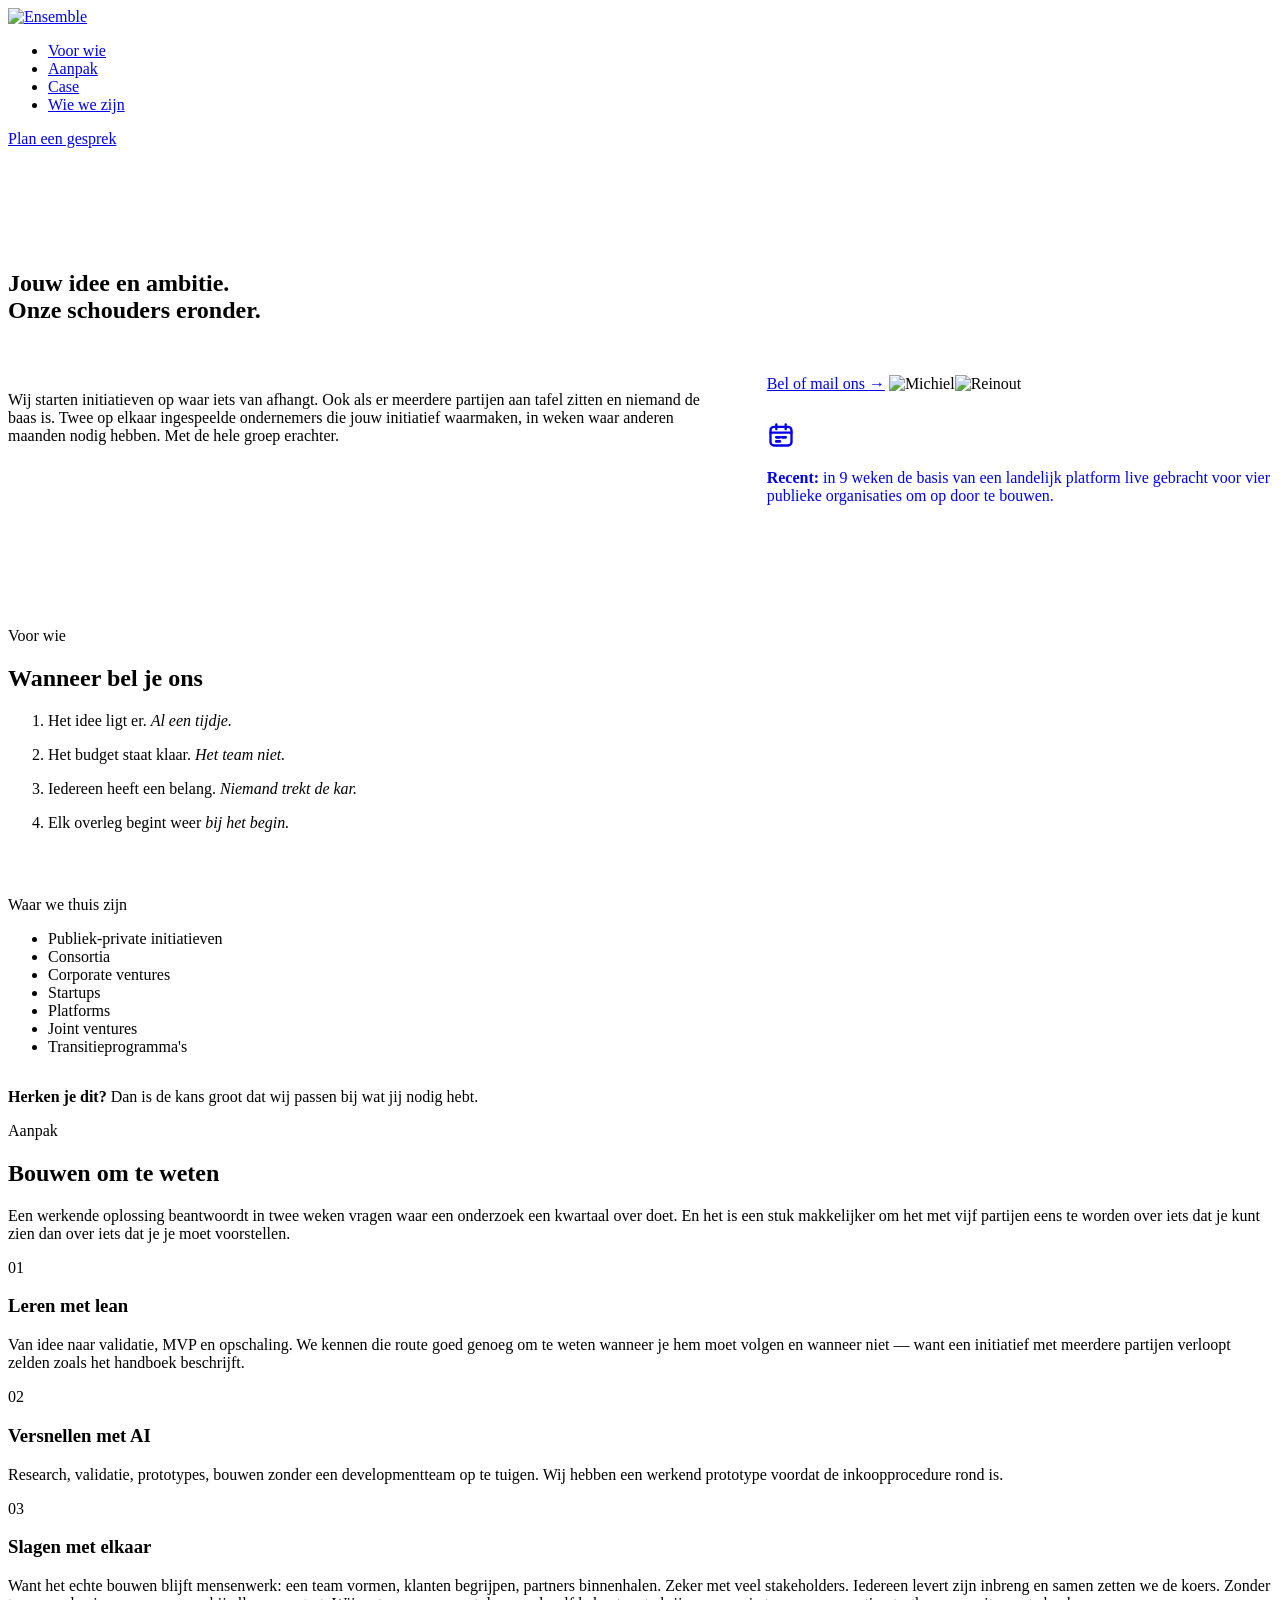
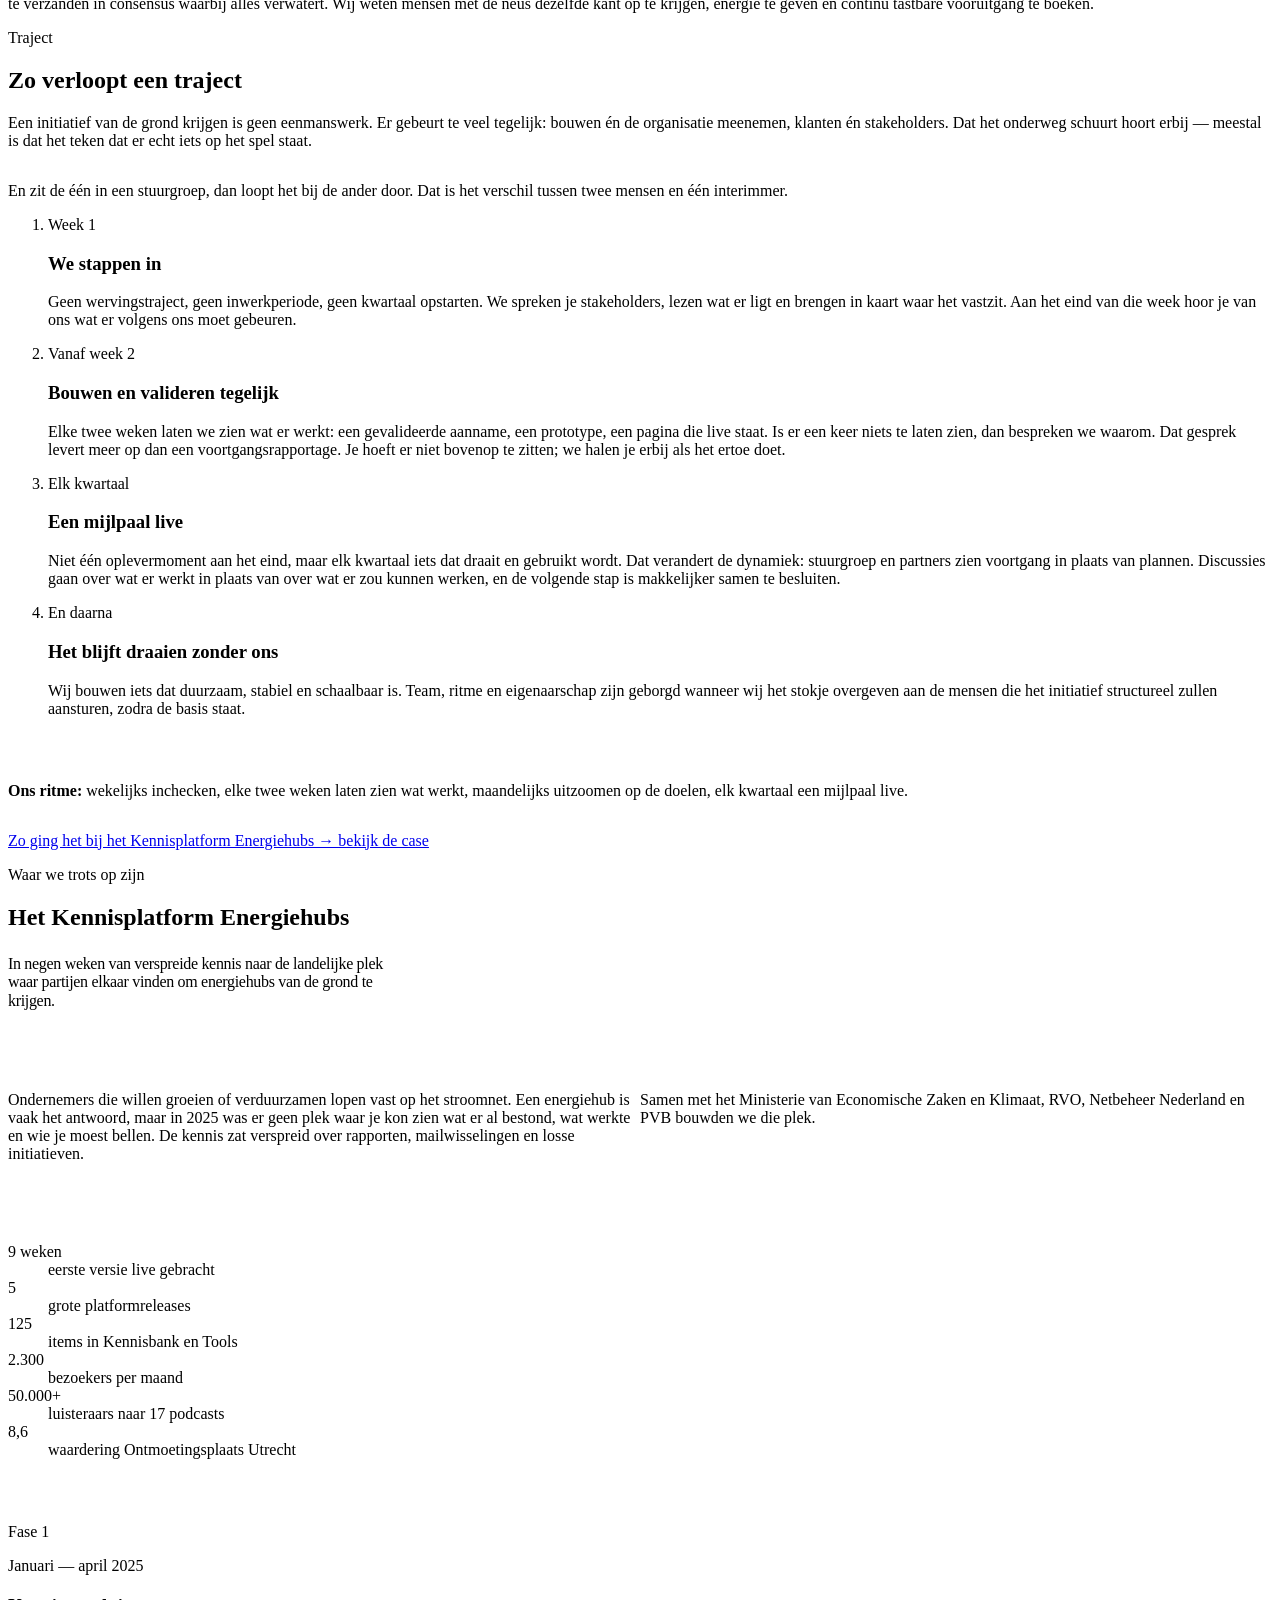
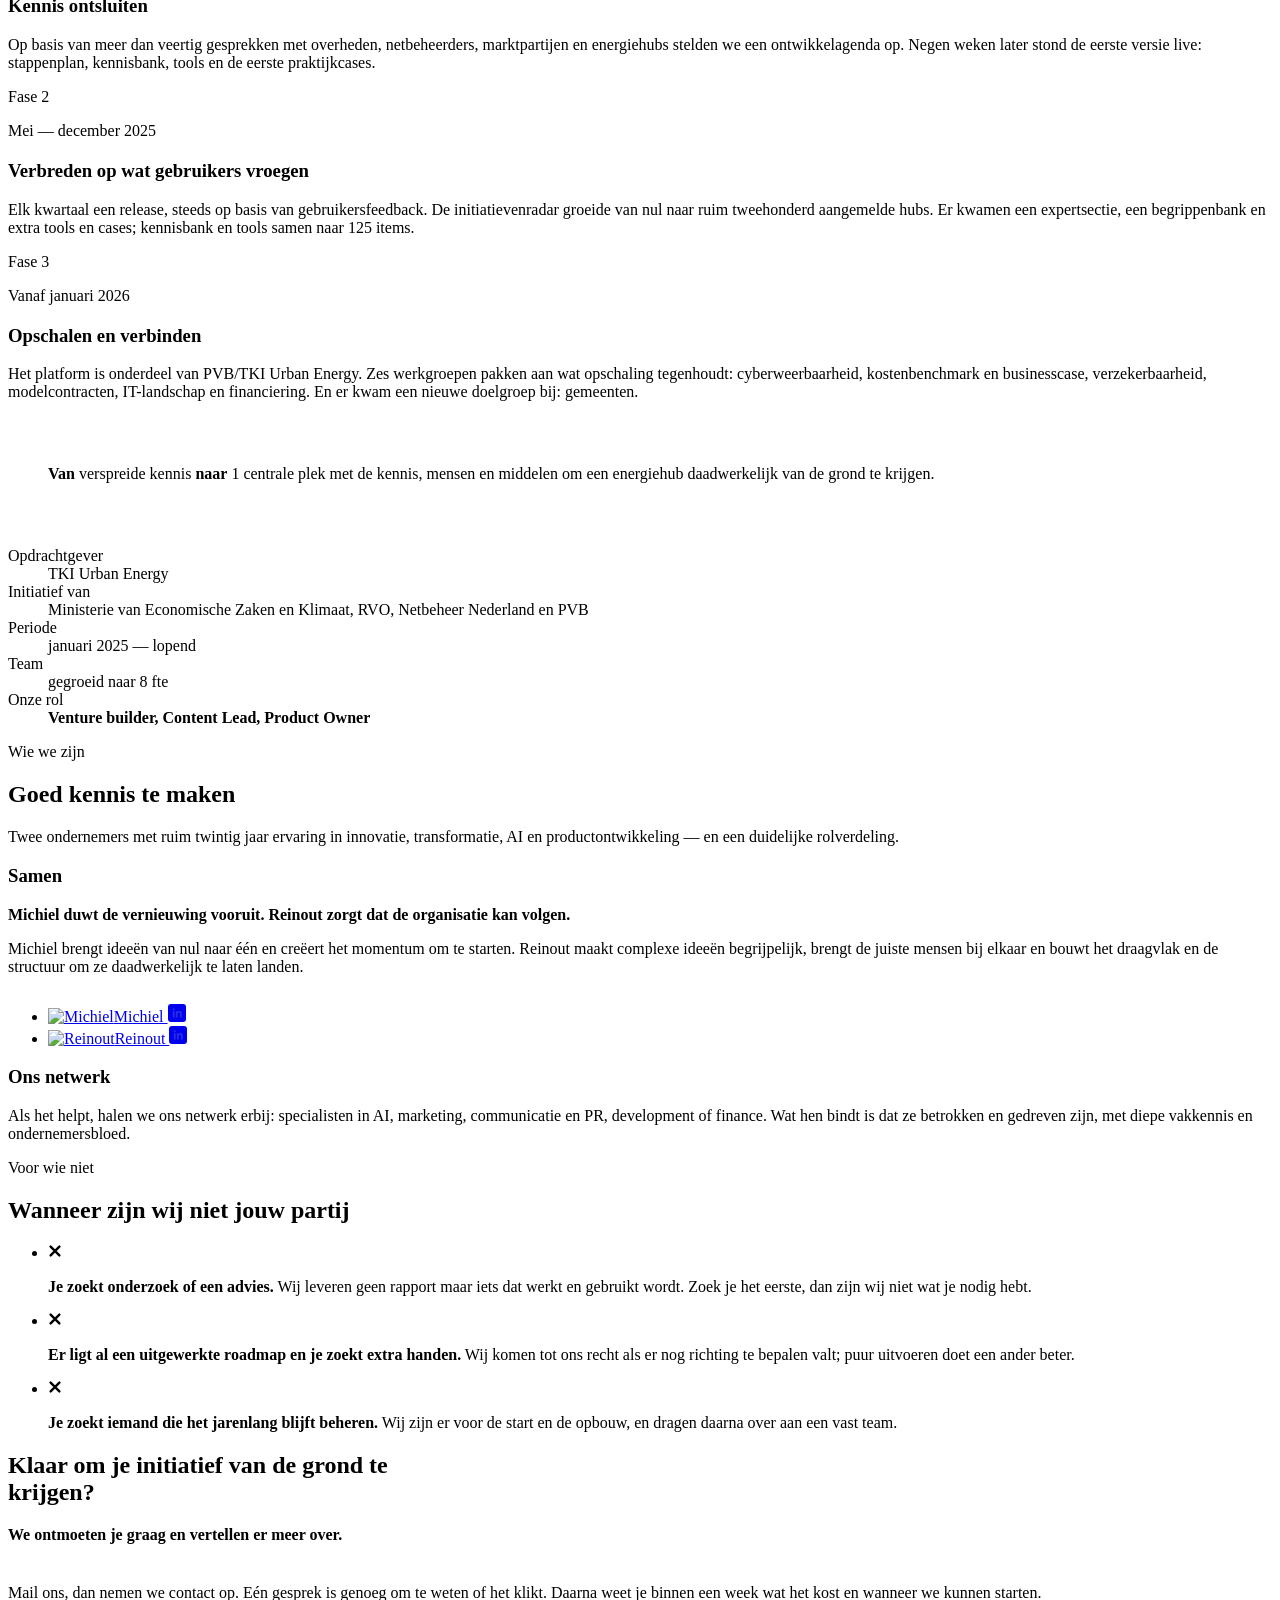
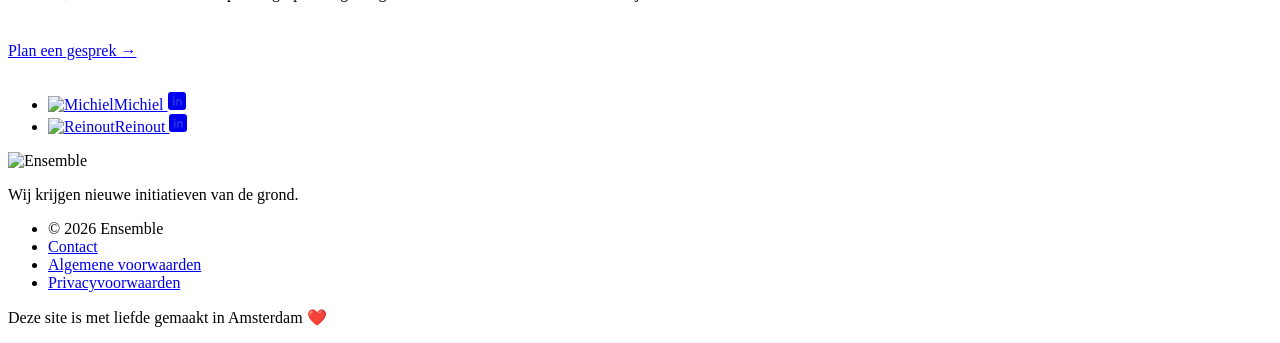
==== index.html @ 440b9012 "V6.10 — Engelse versie op /en/ (verborgen, noindex, geen taalknop) - en/index.html: Engelse teksten " ====
<!DOCTYPE html>
<html lang="nl">
<head>
  <meta charset="utf-8" />
  <meta name="viewport" content="width=device-width, initial-scale=1" />
  <title>Ensemble — Jouw idee en ambitie. Onze schouders eronder.</title>
  <meta name="description" content="Ensemble krijgt nieuwe initiatieven van de grond. Twee ondernemers die publiek-private initiatieven, consortia en ventures in weken werkend maken." />
  <link rel="canonical" href="https://withensemble.nl/" />
  <!-- Open Graph / social preview — voorzet; og:image is 1200×630 (assets/og-image.jpg) -->
  <meta property="og:type" content="website" />
  <meta property="og:site_name" content="Ensemble" />
  <meta property="og:locale" content="nl_NL" />
  <meta property="og:url" content="https://withensemble.nl/" />
  <meta property="og:title" content="Ensemble — Jouw idee en ambitie. Onze schouders eronder." />
  <meta property="og:description" content="Ensemble krijgt nieuwe initiatieven van de grond. Twee ondernemers die publiek-private initiatieven, consortia en ventures in weken werkend maken." />
  <meta property="og:image" content="https://withensemble.nl/assets/og-image.jpg" />
  <meta property="og:image:width" content="1200" />
  <meta property="og:image:height" content="630" />
  <meta property="og:image:alt" content="Ensemble — Jouw idee en ambitie. Onze schouders eronder." />
  <meta name="twitter:card" content="summary_large_image" />
  <link rel="icon" href="assets/favicon.svg" type="image/svg+xml" />
  <link rel="preconnect" href="https://fonts.googleapis.com" />
  <link rel="preconnect" href="https://fonts.gstatic.com" crossorigin />
  <link href="https://fonts.googleapis.com/css2?family=Bricolage+Grotesque:opsz,wght@12..96,400..800&family=Instrument+Sans:ital,wght@0,400..700;1,400..700&display=swap" rel="stylesheet" />
  <link rel="stylesheet" href="assets/ensemble.css" />
  <style>
    /* pagina-specifiek — alles herbruikbaars staat in assets/ensemble.css */
    .hero { padding-block: clamp(3.5rem, 8vw, 7rem) clamp(3.5rem, 7vw, 6rem); }
    .hero-grid { display: grid; gap: clamp(2rem, 4vw, 3.5rem); margin-top: clamp(2rem, 4vw, 3.5rem); }
    .hero-cta { display: grid; gap: 1.75rem; align-content: start; justify-items: start; }
    @media (min-width: 900px) { .hero-grid { grid-template-columns: 7fr 5fr; align-items: start; } }
    .stack > * + * { margin-top: clamp(2.5rem, 5vw, 4.5rem); }
    .case-intro { display: grid; gap: 1.5rem var(--gutter); }
    @media (min-width: 900px) { .case-intro { grid-template-columns: 1fr 1fr; } }
    .case-sub { font-size: var(--fs-statement); line-height: 1.18; letter-spacing: -0.02em; color: var(--lavender-2); margin: 1.5rem 0 0; max-width: 24em; }
    .phase .label { margin-bottom: 0.2rem; }
    .phase .period { font-size: var(--fs-small); color: var(--lavender-2); margin-bottom: 1.25rem; }
    .contact h2 { max-width: 16em; }
    .sr-only { position: absolute; width: 1px; height: 1px; overflow: hidden; clip: rect(0 0 0 0); white-space: nowrap; }
    .contact-sub { font-family: var(--f-display); font-weight: 700; font-size: var(--fs-h3); color: var(--lavender); margin: 1rem 0 0; }
  </style>
</head>
<body>

  <!-- MENU -->
  <header class="nav">
    <div class="wrap nav-inner">
      <a class="nav-logo" href="#top" aria-label="Ensemble — naar boven"><img src="assets/logo-ensemble.svg" alt="Ensemble" width="178" height="30" /></a>
      <nav aria-label="Hoofdmenu">
        <ul class="nav-links">
          <li><a href="#voor-wie">Voor wie</a></li>
          <li><a href="#aanpak">Aanpak</a></li>
          <li><a href="#case">Case</a></li>
          <li><a href="#wie-we-zijn">Wie we zijn</a></li>
        </ul>
      </nav>
      <a class="btn btn-primary btn-sm" href="#contact">Plan een gesprek</a>
    </div>
  </header>

  <main id="top">

    <!-- HERO -->
    <section class="hero band-paper">
      <div class="wrap">
        <h1>Jouw idee en ambitie.<br />Onze schouders eronder.</h1>
        <div class="hero-grid">
          <p class="lede">Wij starten initiatieven op waar iets van afhangt. Ook als er meerdere partijen aan tafel zitten en niemand de baas is. Twee op elkaar ingespeelde ondernemers die jouw initiatief waarmaken, in weken waar anderen maanden nodig hebben. Met de hele groep erachter.</p>
          <div class="hero-cta">
            <div class="hero-cta-row">
              <a class="btn btn-primary" href="mailto:hallo@withensemble.nl">Bel of mail ons <span class="arrow" aria-hidden="true">→</span></a>
              <span class="duo"><span class="avatar"><img src="assets/foto-michiel.jpg" alt="Michiel" width="480" height="480" /></span><span class="avatar"><img src="assets/foto-reinout.jpg" alt="Reinout" width="480" height="480" /></span></span>
            </div>
            <a class="sticker" href="#case" style="text-decoration:none">
              <span class="icon" aria-hidden="true"><svg viewBox="0 0 24 24" width="28" height="28" fill="none" stroke="currentColor" stroke-width="2" stroke-linecap="round" stroke-linejoin="round"><rect x="3" y="5" width="18" height="16" rx="3"/><path d="M3 10h18M8 3v4M16 3v4"/><path d="M8 14h3M13 14h3M8 17.5h3" stroke-width="2.4"/></svg></span>
              <p><strong>Recent:</strong> in 9 weken de basis van een landelijk platform live gebracht voor vier publieke organisaties om op door te bouwen.</p>
            </a>
          </div>
        </div>
      </div>
    </section>

    <!-- SECTIE 3 — WANNEER BEL JE ONS -->
    <section class="section" id="voor-wie">
      <div class="wrap stack">
        <div class="split">
          <p class="label">Voor wie</p>
          <div>
            <h2 class="section-head">Wanneer bel je ons</h2>
            <ol class="rows claims">
              <li><p>Het idee ligt er. <em>Al een tijdje.</em></p></li>
              <li><p>Het budget staat klaar. <em>Het team niet.</em></p></li>
              <li><p>Iedereen heeft een belang. <em>Niemand trekt de kar.</em></p></li>
              <li><p>Elk overleg begint weer <em>bij het begin.</em></p></li>
            </ol>
          </div>
        </div>
        <div class="split">
          <p class="label">Waar we thuis zijn</p>
          <div>
            <ul class="chips">
              <li>Publiek-private initiatieven</li>
              <li>Consortia</li>
              <li>Corporate ventures</li>
              <li>Startups</li>
              <li>Platforms</li>
              <li>Joint ventures</li>
              <li>Transitieprogramma's</li>
            </ul>
            <p class="lede" style="margin-top:2rem"><strong>Herken je dit?</strong> Dan is de kans groot dat wij passen bij wat jij nodig hebt.</p>
          </div>
        </div>
      </div>
    </section>

    <!-- SECTIE 4 — BOUWEN OM TE WETEN -->
    <section class="section band-lavender" id="aanpak">
      <div class="wrap">
        <div class="split section-head">
          <p class="label">Aanpak</p>
          <div>
            <h2>Bouwen om te weten</h2>
            <p class="statement">Een werkende oplossing beantwoordt in twee weken vragen waar een onderzoek een kwartaal over doet. En het is een stuk makkelijker om het met vijf partijen eens te worden over iets dat je kunt zien dan over iets dat je je moet voorstellen.</p>
          </div>
        </div>
        <div class="cards cards-3">
          <article class="card">
            <p class="n">01</p>
            <h3>Leren met lean</h3>
            <p>Van idee naar validatie, MVP en opschaling. We kennen die route goed genoeg om te weten wanneer je hem moet volgen en wanneer niet — want een initiatief met meerdere partijen verloopt zelden zoals het handboek beschrijft.</p>
          </article>
          <article class="card">
            <p class="n">02</p>
            <h3>Versnellen met AI</h3>
            <p>Research, validatie, prototypes, bouwen zonder een developmentteam op te tuigen. Wij hebben een werkend prototype voordat de inkoopprocedure rond is.</p>
          </article>
          <article class="card">
            <p class="n">03</p>
            <h3>Slagen met elkaar</h3>
            <p>Want het echte bouwen blijft mensenwerk: een team vormen, klanten begrijpen, partners binnenhalen. Zeker met veel stakeholders. Iedereen levert zijn inbreng en samen zetten we de koers. Zonder te verzanden in consensus waarbij alles verwatert. Wij weten mensen met de neus dezelfde kant op te krijgen, energie te geven en continu tastbare vooruitgang te boeken.</p>
          </article>
        </div>
      </div>
    </section>

    <!-- SECTIE 5 — ZO VERLOOPT EEN TRAJECT -->
    <section class="section" id="traject">
      <div class="wrap">
        <div class="split section-head">
          <p class="label">Traject</p>
          <div>
            <h2>Zo verloopt een traject</h2>
            <p class="statement">Een initiatief van de grond krijgen is geen eenmanswerk. Er gebeurt te veel tegelijk: bouwen én de organisatie meenemen, klanten én stakeholders. Dat het onderweg schuurt hoort erbij — meestal is dat het teken dat er echt iets op het spel staat.</p>
            <p class="lede muted" style="margin-top:2rem">En zit de één in een stuurgroep, dan loopt het bij de ander door. Dat is het verschil tussen twee mensen en één interimmer.</p>
          </div>
        </div>

        <ol class="rows steps">
          <li>
            <p class="label when">Week 1</p>
            <div>
              <h3>We stappen in</h3>
              <p>Geen wervingstraject, geen inwerkperiode, geen kwartaal opstarten. We spreken je stakeholders, lezen wat er ligt en brengen in kaart waar het vastzit. Aan het eind van die week hoor je van ons wat er volgens ons moet gebeuren.</p>
            </div>
          </li>
          <li>
            <p class="label when">Vanaf week 2</p>
            <div>
              <h3>Bouwen en valideren tegelijk</h3>
              <p>Elke twee weken laten we zien wat er werkt: een gevalideerde aanname, een prototype, een pagina die live staat. Is er een keer niets te laten zien, dan bespreken we waarom. Dat gesprek levert meer op dan een voortgangsrapportage. Je hoeft er niet bovenop te zitten; we halen je erbij als het ertoe doet.</p>
            </div>
          </li>
          <li>
            <p class="label when">Elk kwartaal</p>
            <div>
              <h3>Een mijlpaal live</h3>
              <p>Niet één oplevermoment aan het eind, maar elk kwartaal iets dat draait en gebruikt wordt. Dat verandert de dynamiek: stuurgroep en partners zien voortgang in plaats van plannen. Discussies gaan over wat er werkt in plaats van over wat er zou kunnen werken, en de volgende stap is makkelijker samen te besluiten.</p>
            </div>
          </li>
          <li>
            <p class="label when">En daarna</p>
            <div>
              <h3>Het blijft draaien zonder ons</h3>
              <p>Wij bouwen iets dat duurzaam, stabiel en schaalbaar is. Team, ritme en eigenaarschap zijn geborgd wanneer wij het stokje overgeven aan de mensen die het initiatief structureel zullen aansturen, zodra de basis staat.</p>
            </div>
          </li>
        </ol>

        <div class="split" style="margin-top:clamp(2.5rem,5vw,4rem)">
          <span></span>
          <div>
            <p class="callout"><strong>Ons ritme:</strong> wekelijks inchecken, elke twee weken laten zien wat werkt, maandelijks uitzoomen op de doelen, elk kwartaal een mijlpaal live.</p>
            <p style="margin-top:2rem"><a class="link-arrow" href="#case">Zo ging het bij het Kennisplatform Energiehubs → bekijk de case</a></p>
          </div>
        </div>
      </div>
    </section>

    <!-- SECTIE 6 — CASE -->
    <section class="section band-navy" id="case">
      <div class="wrap stack">
        <div>
          <p class="label" style="margin-bottom:1.25rem">Waar we trots op zijn</p>
          <h2>Het Kennisplatform Energiehubs</h2>
          <p class="case-sub">In negen weken van verspreide kennis naar de landelijke plek waar partijen elkaar vinden om energiehubs van de grond te krijgen.</p>
        </div>

        <div class="case-intro">
          <p class="lede">Ondernemers die willen groeien of verduurzamen lopen vast op het stroomnet. Een energiehub is vaak het antwoord, maar in 2025 was er geen plek waar je kon zien wat er al bestond, wat werkte en wie je moest bellen. De kennis zat verspreid over rapporten, mailwisselingen en losse initiatieven.</p>
          <p class="lede muted">Samen met het Ministerie van Economische Zaken en Klimaat, RVO, Netbeheer Nederland en PVB bouwden we die plek.</p>
        </div>

        <dl class="stats">
          <div class="stat stat-accent"><dt>9 weken</dt><dd>eerste versie live gebracht</dd></div>
          <div class="stat"><dt>5</dt><dd>grote platformreleases</dd></div>
          <div class="stat"><dt>125</dt><dd>items in Kennisbank en Tools</dd></div>
          <div class="stat"><dt>2.300</dt><dd>bezoekers per maand</dd></div>
          <div class="stat"><dt>50.000+</dt><dd>luisteraars naar 17 podcasts</dd></div>
          <div class="stat"><dt>8,6</dt><dd>waardering Ontmoetingsplaats Utrecht</dd></div>
        </dl>

        <div class="cards cards-3">
          <article class="card card-outline phase" style="border-color:var(--line-dark)">
            <p class="label">Fase 1</p>
            <p class="period">Januari — april 2025</p>
            <h3 style="color:var(--white)">Kennis ontsluiten</h3>
            <p>Op basis van meer dan veertig gesprekken met overheden, netbeheerders, marktpartijen en energiehubs stelden we een ontwikkelagenda op. Negen weken later stond de eerste versie live: stappenplan, kennisbank, tools en de eerste praktijkcases.</p>
          </article>
          <article class="card card-outline phase" style="border-color:var(--line-dark)">
            <p class="label">Fase 2</p>
            <p class="period">Mei — december 2025</p>
            <h3 style="color:var(--white)">Verbreden op wat gebruikers vroegen</h3>
            <p>Elk kwartaal een release, steeds op basis van gebruikersfeedback. De initiatievenradar groeide van nul naar ruim tweehonderd aangemelde hubs. Er kwamen een expertsectie, een begrippenbank en extra tools en cases; kennisbank en tools samen naar 125 items.</p>
          </article>
          <article class="card card-outline phase" style="border-color:var(--line-dark)">
            <p class="label">Fase 3</p>
            <p class="period">Vanaf januari 2026</p>
            <h3 style="color:var(--white)">Opschalen en verbinden</h3>
            <p>Het platform is onderdeel van PVB/TKI Urban Energy. Zes werkgroepen pakken aan wat opschaling tegenhoudt: cyberweerbaarheid, kostenbenchmark en businesscase, verzekerbaarheid, modelcontracten, IT-landschap en financiering. En er kwam een nieuwe doelgroep bij: gemeenten.</p>
          </article>
        </div>

        <blockquote class="quote">
          <b>Van</b> verspreide kennis <b>naar</b> 1 centrale plek met de kennis, mensen en middelen om een energiehub daadwerkelijk van de grond te krijgen.
        </blockquote>

        <dl class="meta">
          <div><dt>Opdrachtgever</dt><dd>TKI Urban Energy</dd></div>
          <div><dt>Initiatief van</dt><dd>Ministerie van Economische Zaken en Klimaat, RVO, Netbeheer Nederland en PVB</dd></div>
          <div><dt>Periode</dt><dd>januari 2025 — lopend</dd></div>
          <div><dt>Team</dt><dd>gegroeid naar 8 fte</dd></div>
          <div><dt>Onze rol</dt><dd><strong>Venture builder, Content Lead, Product Owner</strong></dd></div>
        </dl>
      </div>
    </section>

    <!-- SECTIE 7 — GOED KENNIS TE MAKEN -->
    <section class="section" id="wie-we-zijn">
      <div class="wrap">
        <div class="split section-head">
          <p class="label">Wie we zijn</p>
          <div>
            <h2>Goed kennis te maken</h2>
            <p class="statement">Twee ondernemers met ruim twintig jaar ervaring in innovatie, transformatie, AI en productontwikkeling — en een duidelijke rolverdeling.</p>
          </div>
        </div>
        <div class="cards cards-2">
          <article class="card card-blue">
            <h3>Samen</h3>
            <p class="lede"><strong>Michiel duwt de vernieuwing vooruit. Reinout zorgt dat de organisatie kan volgen.</strong></p>
            <p>Michiel brengt ideeën van nul naar één en creëert het momentum om te starten. Reinout maakt complexe ideeën begrijpelijk, brengt de juiste mensen bij elkaar en bouwt het draagvlak en de structuur om ze daadwerkelijk te laten landen.</p>
            <ul class="person-links" style="margin-top:1.75rem">
              <li><a href="https://www.linkedin.com/in/michielalkemade/" target="_blank" rel="noopener"><span class="avatar"><img src="assets/foto-michiel.jpg" alt="Michiel" width="480" height="480" loading="lazy" /></span>Michiel <svg class="li" viewBox="0 0 24 24" width="18" height="18" aria-hidden="true" focusable="false"><rect width="24" height="24" rx="4" fill="currentColor"/><path fill="var(--li-bg,#242EE0)" d="M6.4 9.6h2.5V18H6.4zM7.65 5.5a1.45 1.45 0 1 1 0 2.9 1.45 1.45 0 0 1 0-2.9zM10.4 9.6h2.4v1.15c.35-.65 1.2-1.35 2.5-1.35 2.65 0 3.15 1.75 3.15 4V18h-2.5v-4.1c0-1 0-2.25-1.4-2.25s-1.6 1.05-1.6 2.15V18h-2.5z"/></svg><span class="sr-only"> op LinkedIn</span></a></li>
              <li><a href="https://www.linkedin.com/in/rdengelbronner/" target="_blank" rel="noopener"><span class="avatar"><img src="assets/foto-reinout.jpg" alt="Reinout" width="480" height="480" loading="lazy" /></span>Reinout <svg class="li" viewBox="0 0 24 24" width="18" height="18" aria-hidden="true" focusable="false"><rect width="24" height="24" rx="4" fill="currentColor"/><path fill="var(--li-bg,#242EE0)" d="M6.4 9.6h2.5V18H6.4zM7.65 5.5a1.45 1.45 0 1 1 0 2.9 1.45 1.45 0 0 1 0-2.9zM10.4 9.6h2.4v1.15c.35-.65 1.2-1.35 2.5-1.35 2.65 0 3.15 1.75 3.15 4V18h-2.5v-4.1c0-1 0-2.25-1.4-2.25s-1.6 1.05-1.6 2.15V18h-2.5z"/></svg><span class="sr-only"> op LinkedIn</span></a></li>
            </ul>
          </article>
          <article class="card card-lavender">
            <h3>Ons netwerk</h3>
            <p>Als het helpt, halen we ons netwerk erbij: specialisten in AI, marketing, communicatie en PR, development of finance. Wat hen bindt is dat ze betrokken en gedreven zijn, met diepe vakkennis en ondernemersbloed.</p>
          </article>
        </div>
      </div>
    </section>

    <!-- SECTIE 8 — NIET JOUW PARTIJ -->
    <section class="section band-paper" id="niet-jouw-partij">
      <div class="wrap">
        <div class="split">
          <p class="label">Voor wie niet</p>
          <div>
            <h2 class="section-head">Wanneer zijn wij niet jouw partij</h2>
            <ul class="rows nots">
              <li><span class="x" aria-hidden="true"><svg viewBox="0 0 16 16" width="14" height="14" aria-hidden="true" focusable="false"><path d="M3 3l10 10M13 3L3 13" stroke="currentColor" stroke-width="2.75" stroke-linecap="round"/></svg></span><p><strong>Je zoekt onderzoek of een advies.</strong> Wij leveren geen rapport maar iets dat werkt en gebruikt wordt. Zoek je het eerste, dan zijn wij niet wat je nodig hebt.</p></li>
              <li><span class="x" aria-hidden="true"><svg viewBox="0 0 16 16" width="14" height="14" aria-hidden="true" focusable="false"><path d="M3 3l10 10M13 3L3 13" stroke="currentColor" stroke-width="2.75" stroke-linecap="round"/></svg></span><p><strong>Er ligt al een uitgewerkte roadmap en je zoekt extra handen.</strong> Wij komen tot ons recht als er nog richting te bepalen valt; puur uitvoeren doet een ander beter.</p></li>
              <li><span class="x" aria-hidden="true"><svg viewBox="0 0 16 16" width="14" height="14" aria-hidden="true" focusable="false"><path d="M3 3l10 10M13 3L3 13" stroke="currentColor" stroke-width="2.75" stroke-linecap="round"/></svg></span><p><strong>Je zoekt iemand die het jarenlang blijft beheren.</strong> Wij zijn er voor de start en de opbouw, en dragen daarna over aan een vast team.</p></li>
            </ul>
          </div>
        </div>
      </div>
    </section>

    <!-- SECTIE 9 — CONTACT -->
    <section class="section band-blue contact" id="contact">
      <div class="wrap">
        <h2>Klaar om je initiatief van de grond te krijgen?</h2>
        <p class="contact-sub">We ontmoeten je graag en vertellen er meer over.</p>
        <p class="lede" style="margin-top:2.5rem">Mail ons, dan nemen we contact op. Eén gesprek is genoeg om te weten of het klikt. Daarna weet je binnen een week wat het kost en wanneer we kunnen starten.</p>
        <p style="margin-top:2.5rem"><a class="btn btn-primary" href="mailto:hallo@withensemble.nl">Plan een gesprek <span class="arrow" aria-hidden="true">→</span></a></p>
        <ul class="person-links" style="margin-top:2rem">
          <li><a href="https://www.linkedin.com/in/michielalkemade/" target="_blank" rel="noopener"><span class="avatar"><img src="assets/foto-michiel.jpg" alt="Michiel" width="480" height="480" loading="lazy" /></span>Michiel <svg class="li" viewBox="0 0 24 24" width="18" height="18" aria-hidden="true" focusable="false"><rect width="24" height="24" rx="4" fill="currentColor"/><path fill="var(--li-bg,#242EE0)" d="M6.4 9.6h2.5V18H6.4zM7.65 5.5a1.45 1.45 0 1 1 0 2.9 1.45 1.45 0 0 1 0-2.9zM10.4 9.6h2.4v1.15c.35-.65 1.2-1.35 2.5-1.35 2.65 0 3.15 1.75 3.15 4V18h-2.5v-4.1c0-1 0-2.25-1.4-2.25s-1.6 1.05-1.6 2.15V18h-2.5z"/></svg><span class="sr-only"> op LinkedIn</span></a></li>
          <li><a href="https://www.linkedin.com/in/rdengelbronner/" target="_blank" rel="noopener"><span class="avatar"><img src="assets/foto-reinout.jpg" alt="Reinout" width="480" height="480" loading="lazy" /></span>Reinout <svg class="li" viewBox="0 0 24 24" width="18" height="18" aria-hidden="true" focusable="false"><rect width="24" height="24" rx="4" fill="currentColor"/><path fill="var(--li-bg,#242EE0)" d="M6.4 9.6h2.5V18H6.4zM7.65 5.5a1.45 1.45 0 1 1 0 2.9 1.45 1.45 0 0 1 0-2.9zM10.4 9.6h2.4v1.15c.35-.65 1.2-1.35 2.5-1.35 2.65 0 3.15 1.75 3.15 4V18h-2.5v-4.1c0-1 0-2.25-1.4-2.25s-1.6 1.05-1.6 2.15V18h-2.5z"/></svg><span class="sr-only"> op LinkedIn</span></a></li>
        </ul>
      </div>
    </section>
  </main>

  <!-- SECTIE 10 — FOOTER -->
  <footer class="footer band-night">
    <div class="wrap">
      <img class="footer-logo" src="assets/logo-ensemble-white.svg" alt="Ensemble" width="260" height="44" />
      <p class="footer-tag">Wij krijgen nieuwe initiatieven van de grond.</p>
      <div class="footer-bottom">
        <ul>
          <li>© 2026 Ensemble</li>
          <li><a href="mailto:hallo@withensemble.nl">Contact</a></li>
          <li><a href="#">Algemene voorwaarden</a></li>
          <li><a href="#">Privacyvoorwaarden</a></li>
        </ul>
        <p>Deze site is met liefde gemaakt in Amsterdam <span aria-label="hartje">❤️</span></p>
      </div>
    </div>
  </footer>

  <!-- Feedbackmodus (alleen actief met ?feedback). Dit verborgen formulier laat Netlify het formulier "feedback" herkennen. -->
  <form name="feedback" data-netlify="true" netlify-honeypot="bot-field" hidden>
    <input name="bot-field" /><input name="naam" /><input name="soort" /><textarea name="opmerking"></textarea>
    <input name="sectie" /><input name="sectietitel" /><input name="element" /><input name="citaat" />
    <input name="pagina" /><input name="versie" /><input name="scherm" /><input name="moment" />
  </form>
  <script src="assets/feedback.js?v=V6.10" defer></script>
</body>
</html>
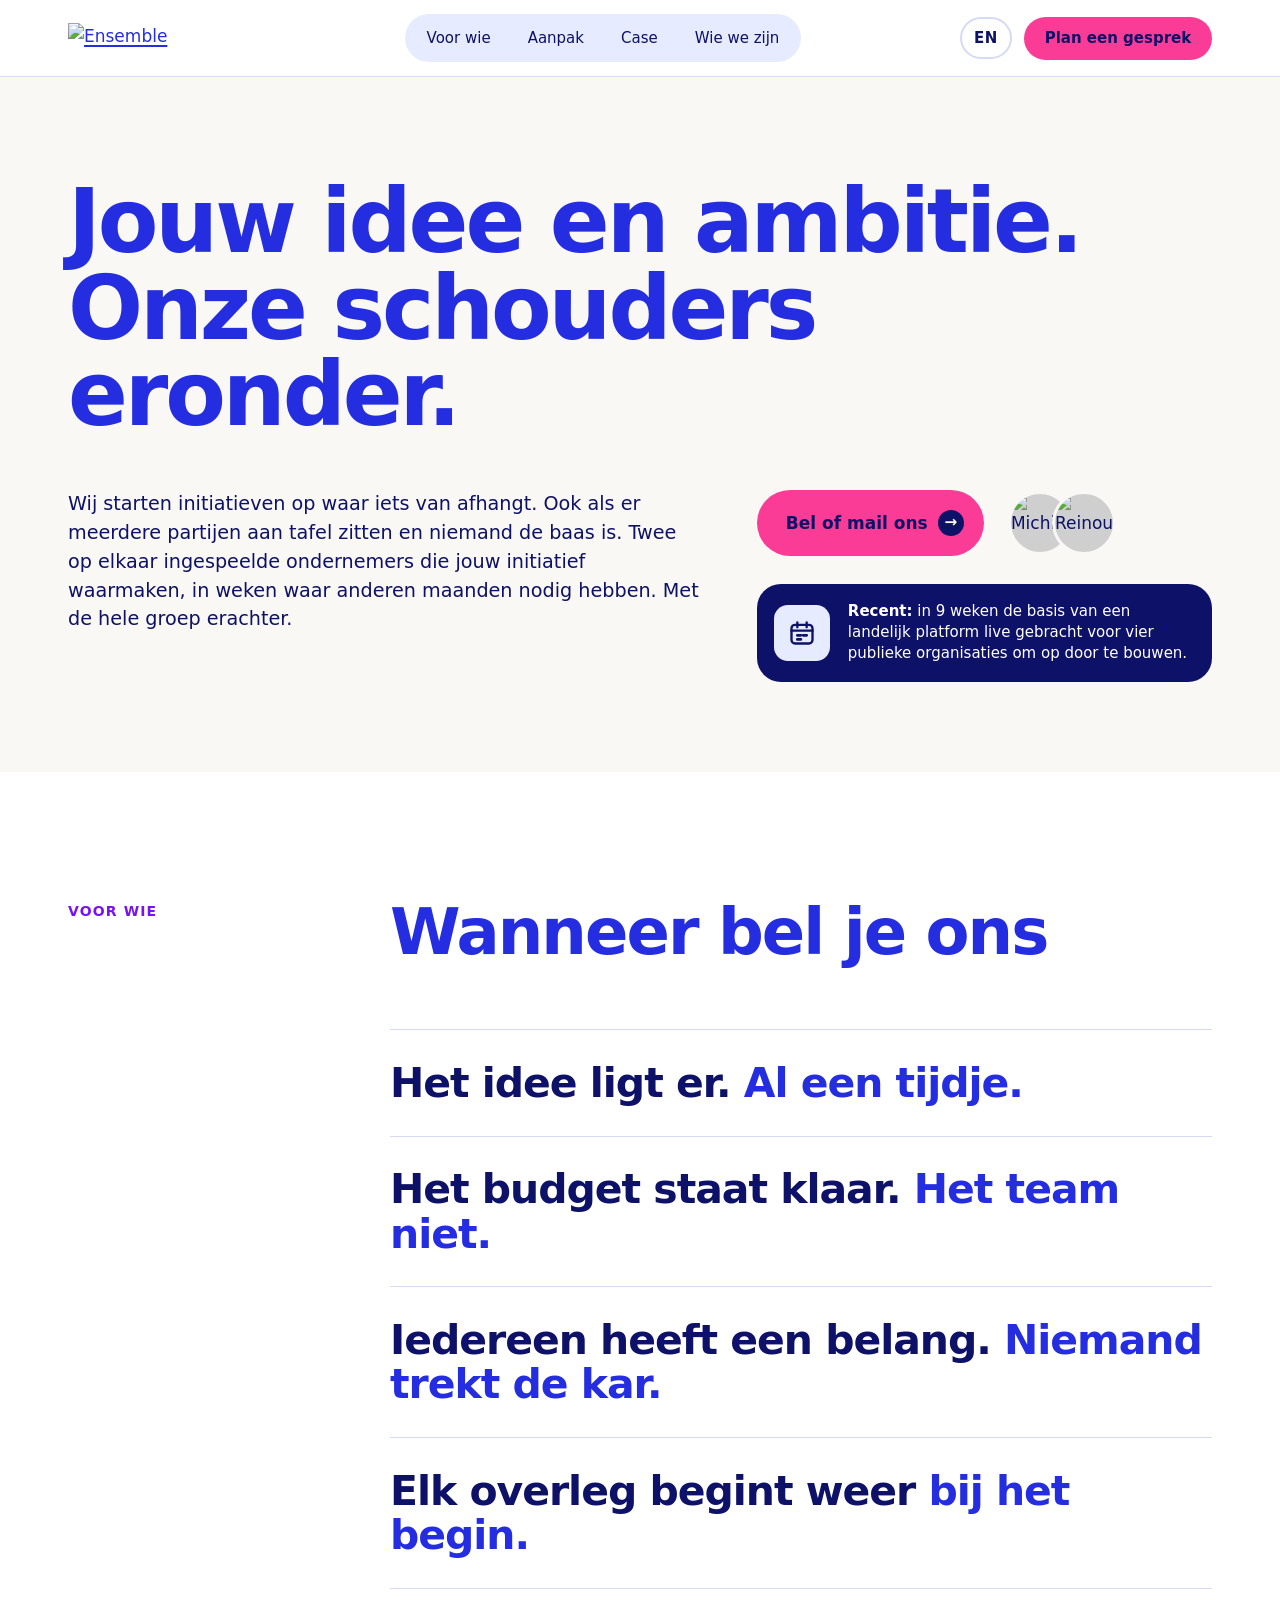
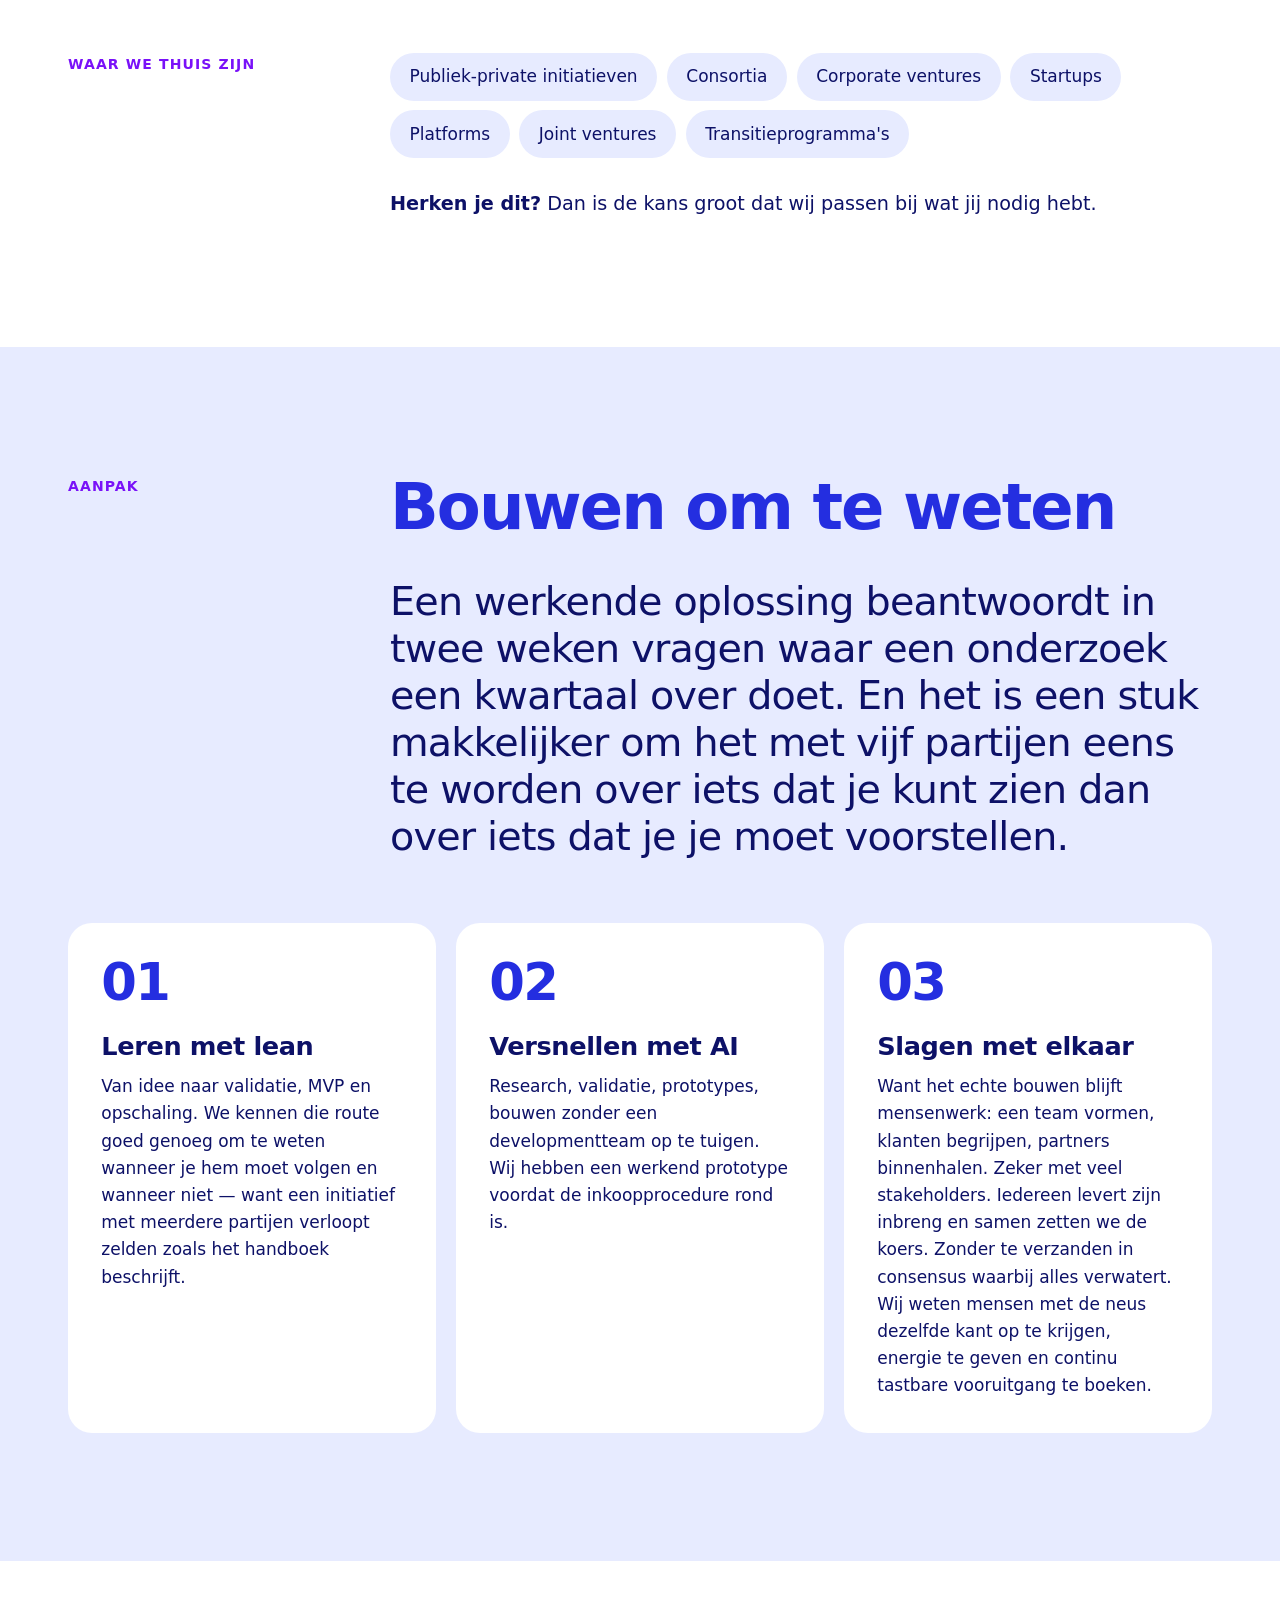
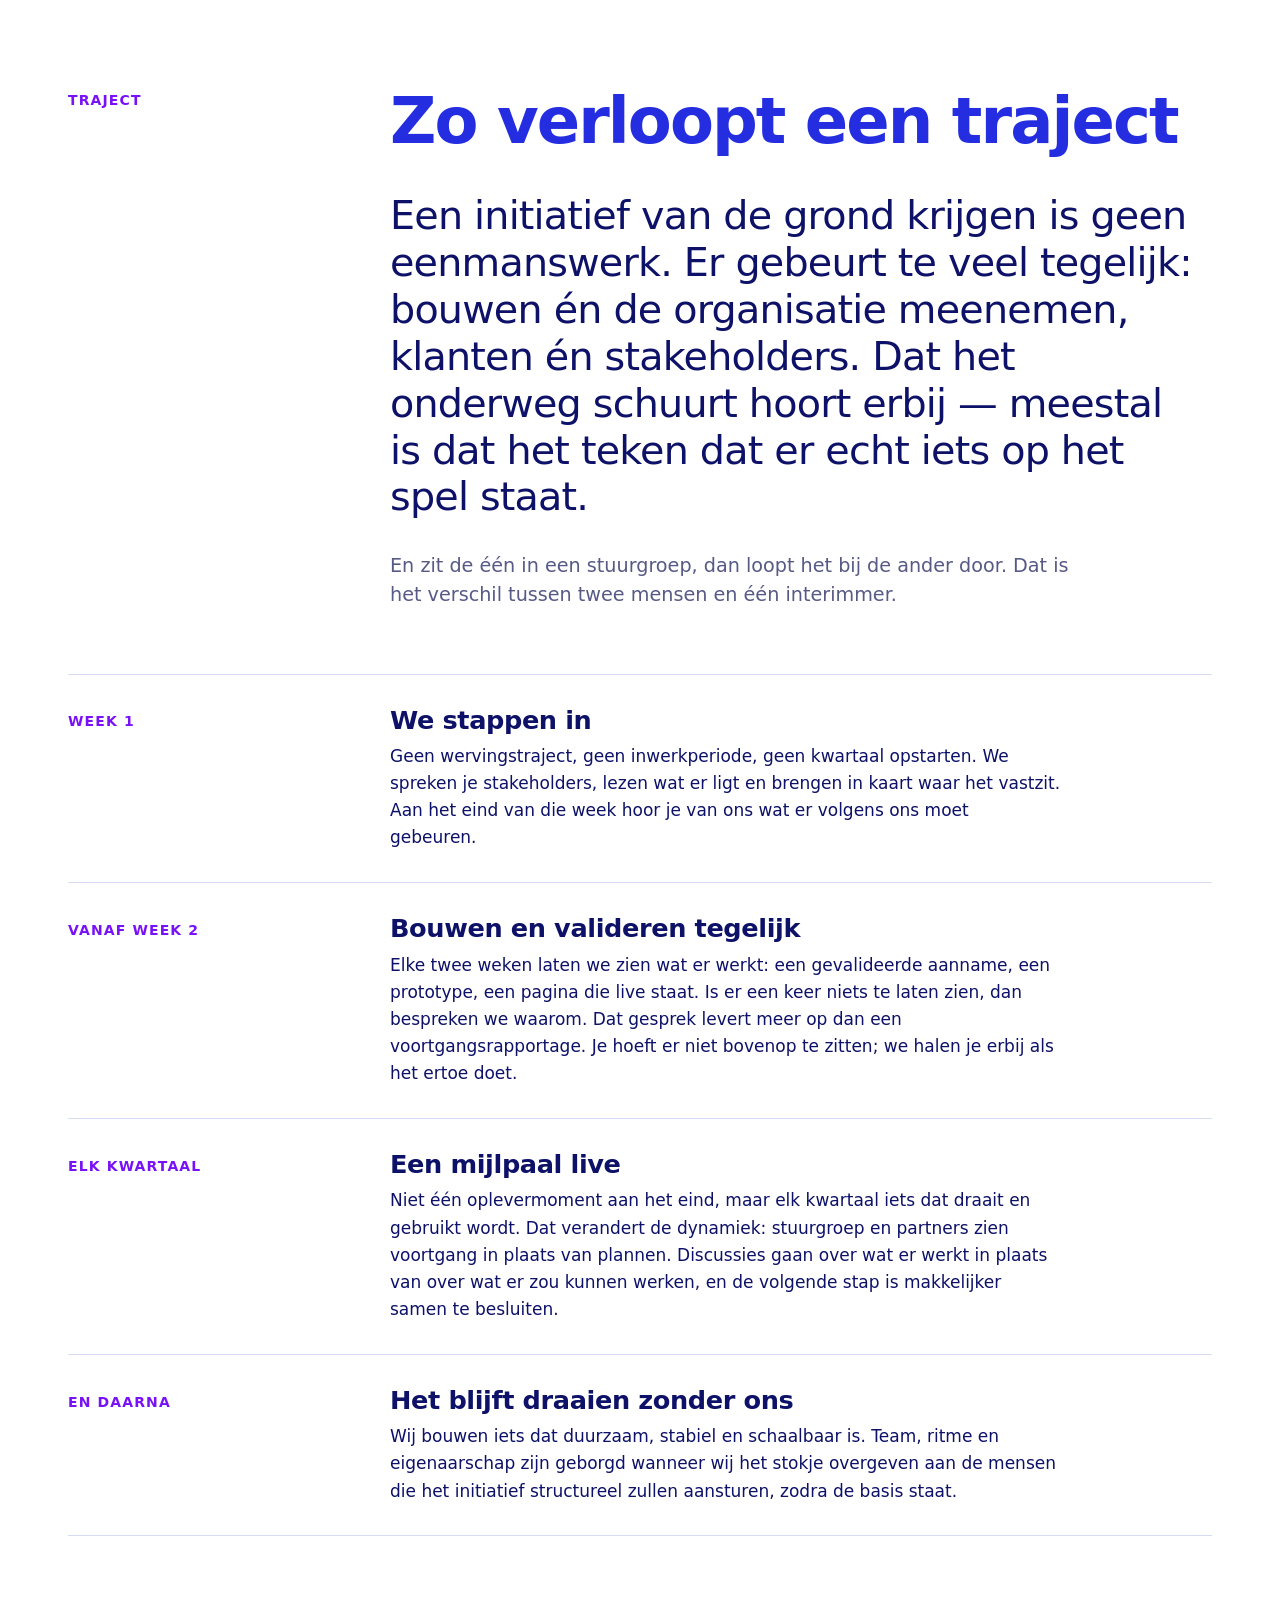
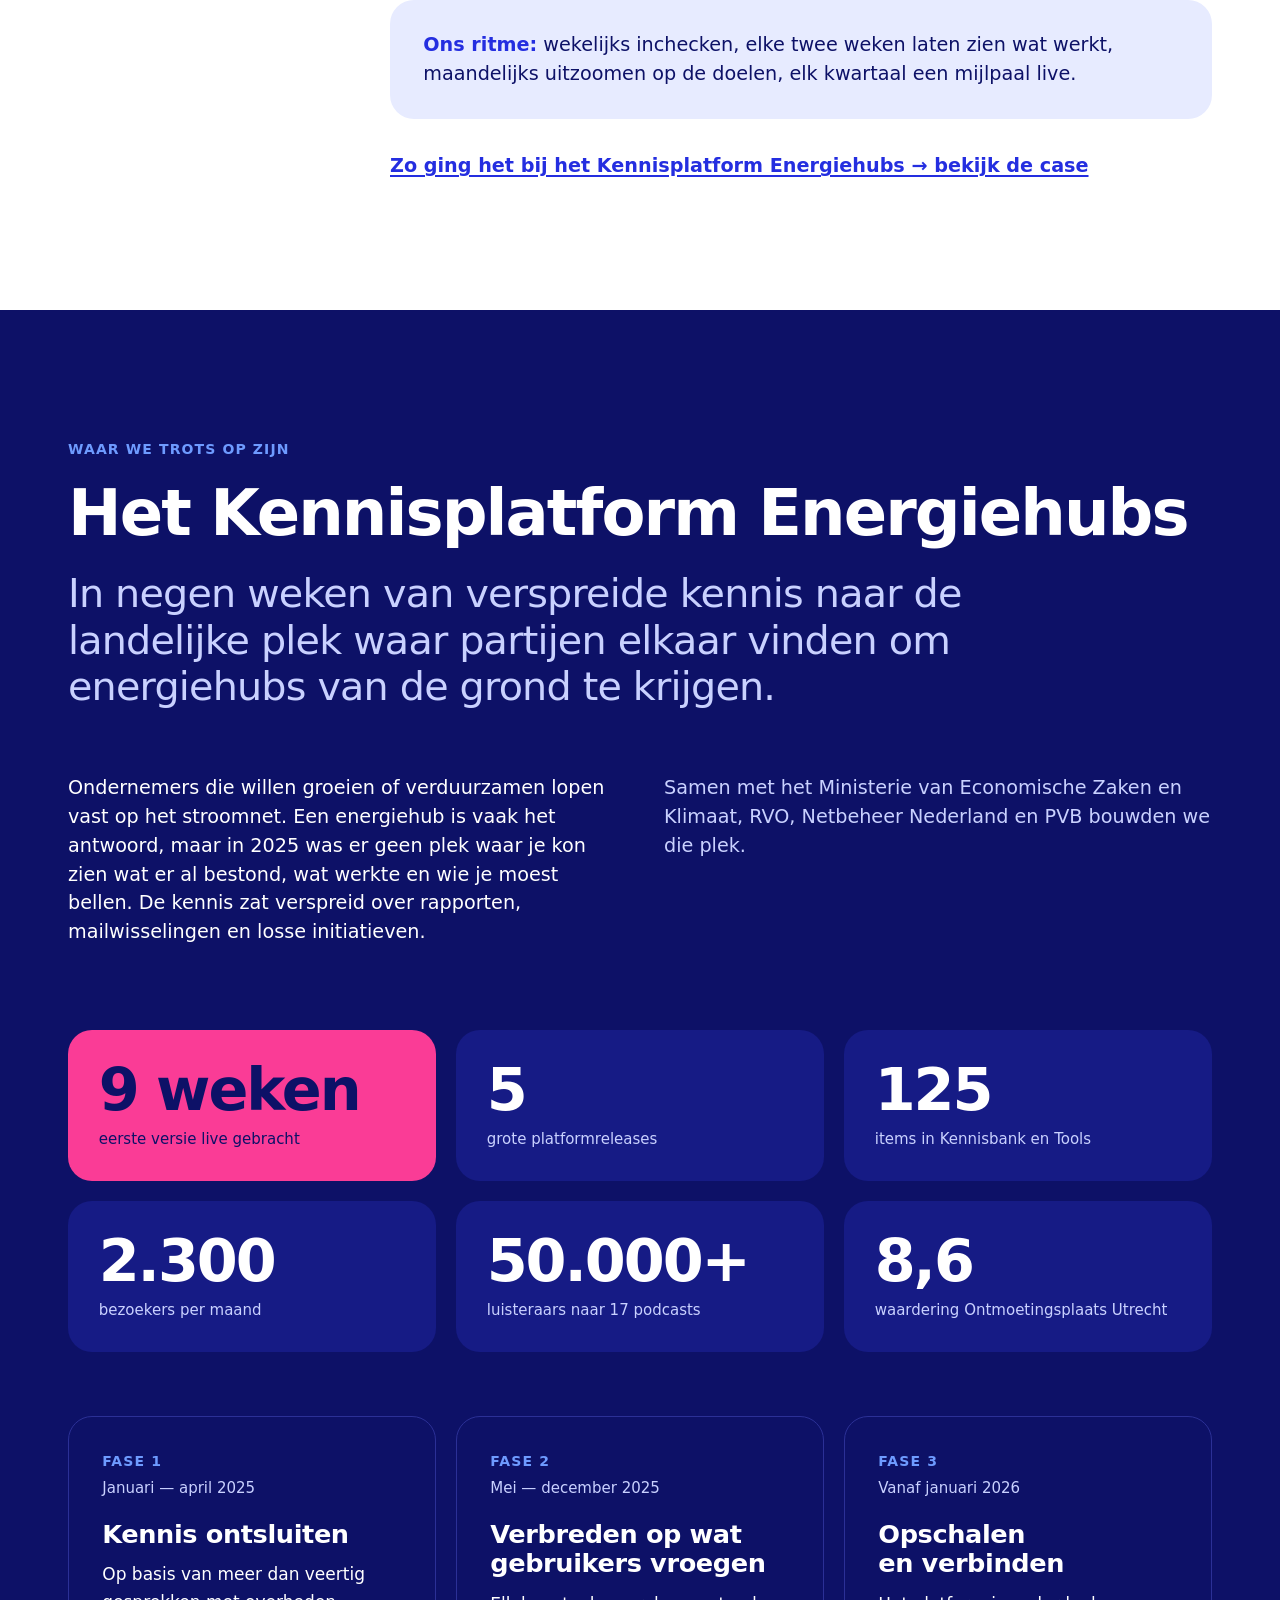
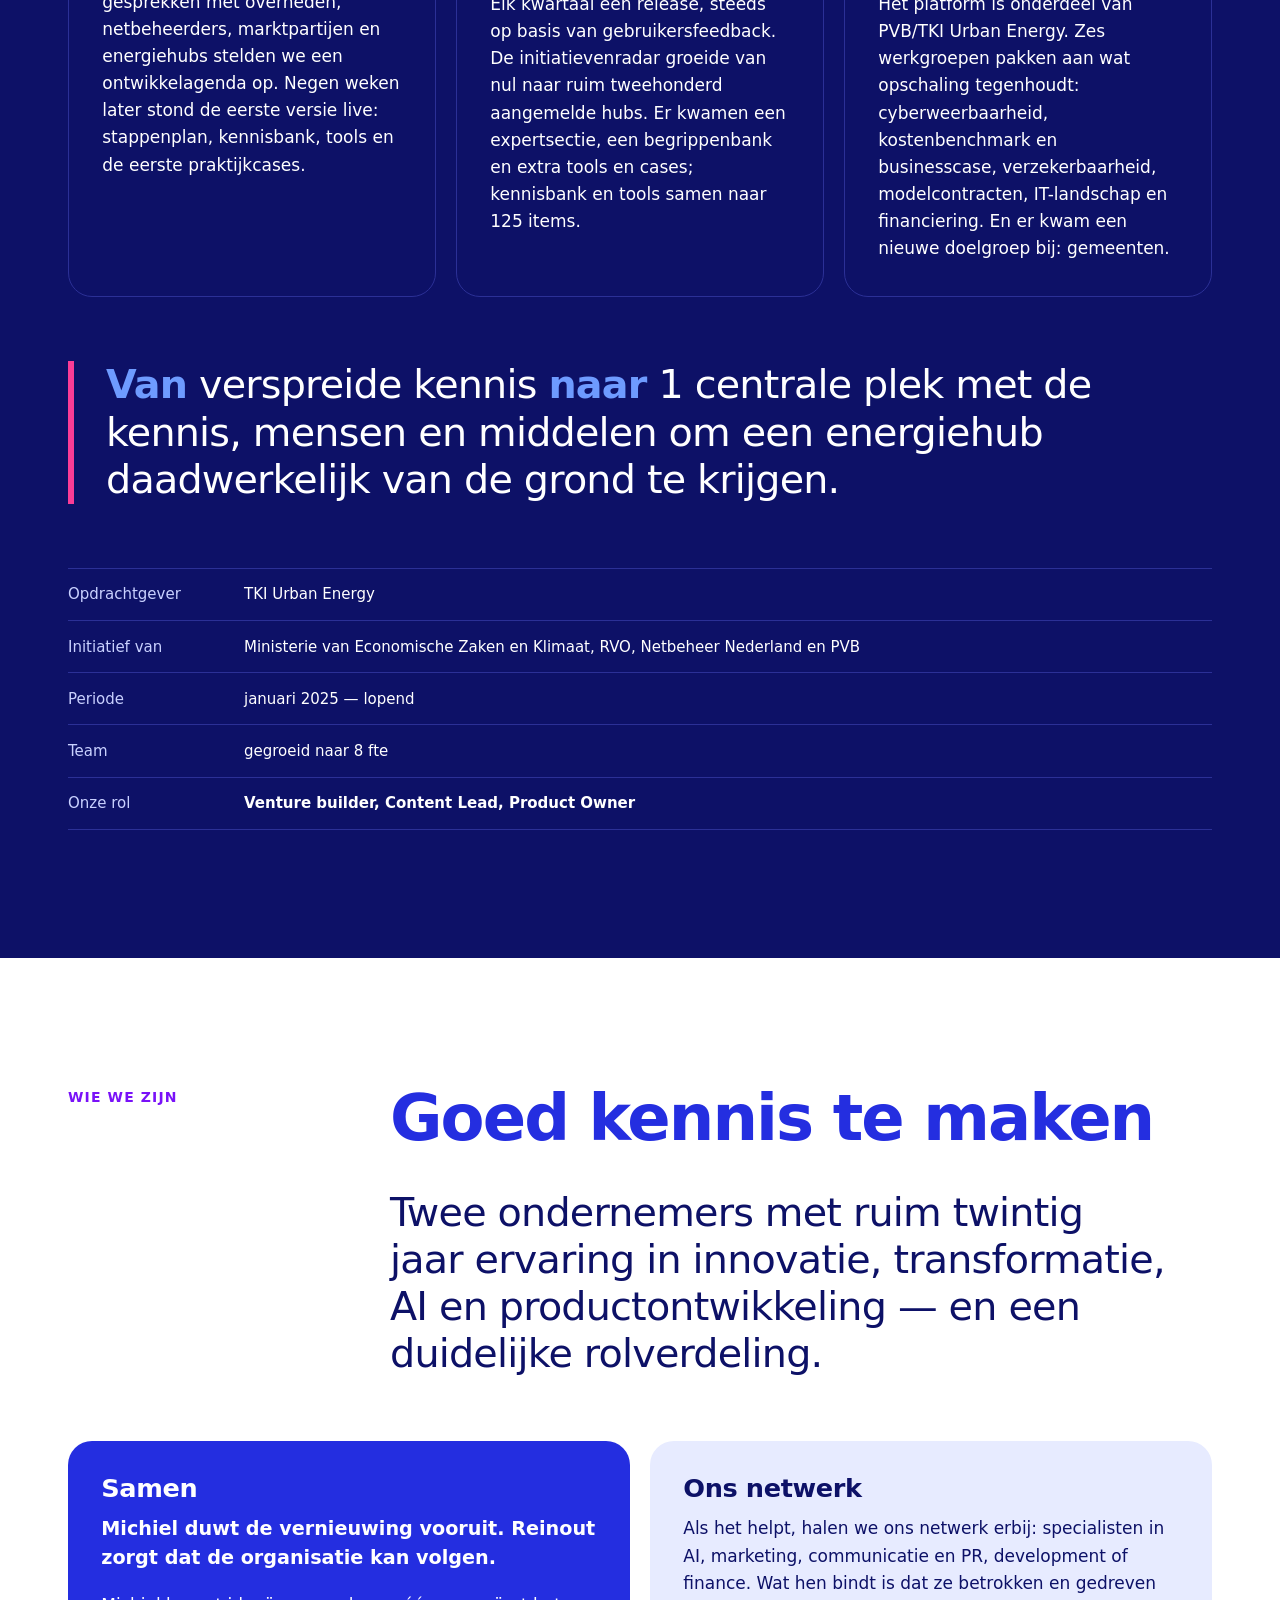
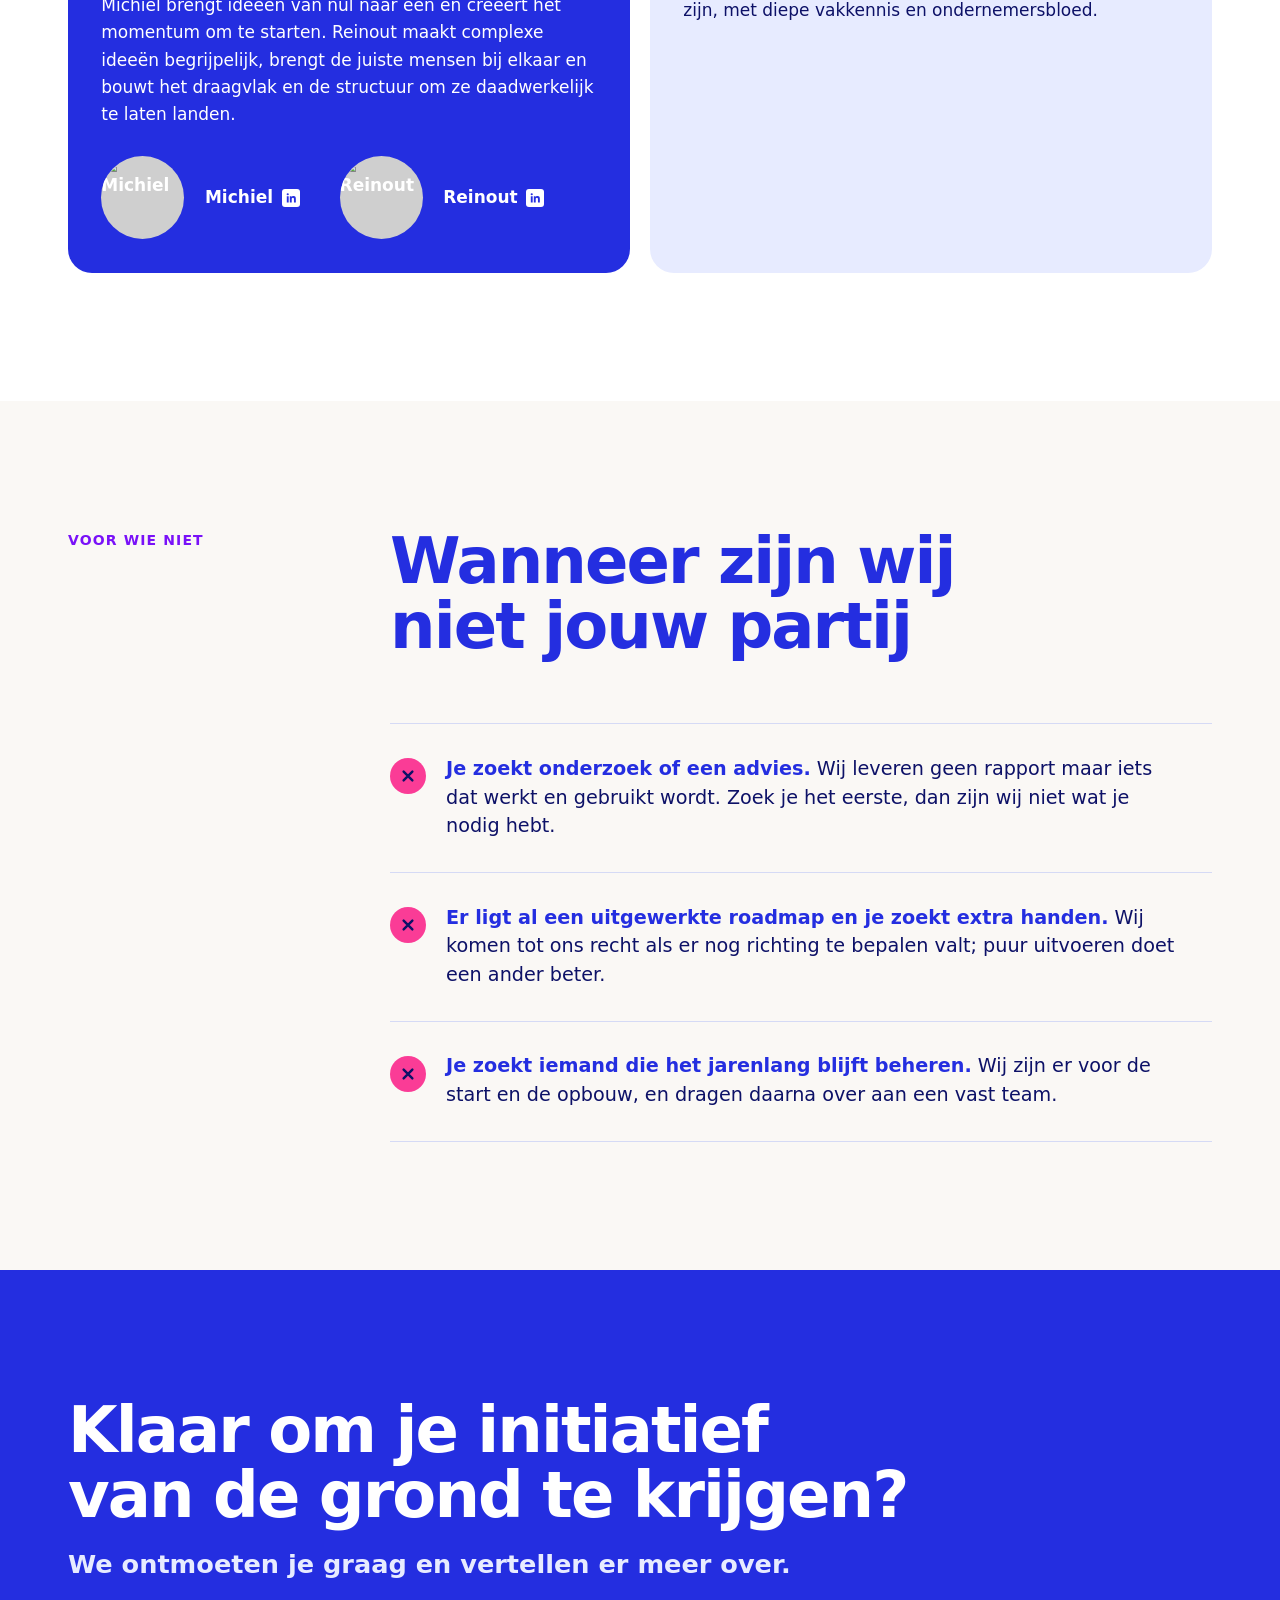
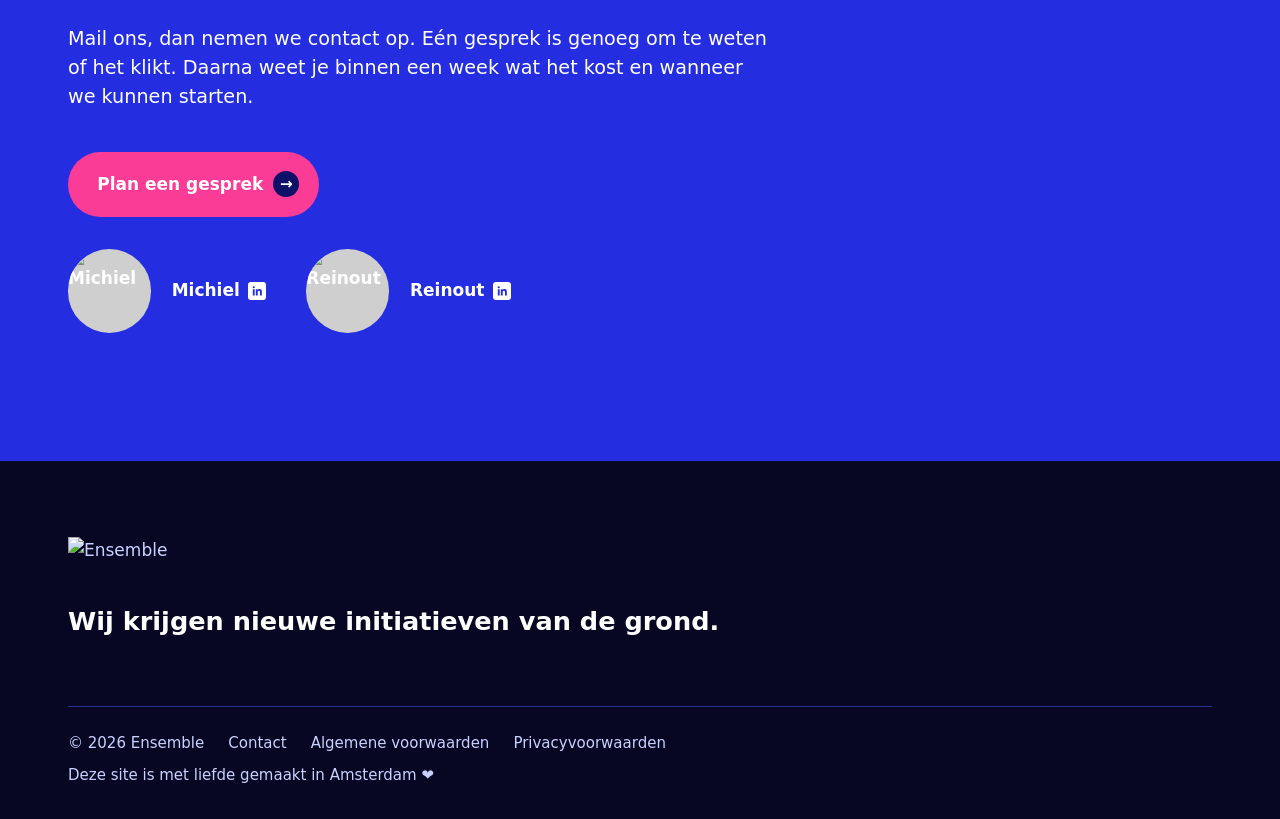
==== commit faabb1a4: "V6.12 — Engelse versie openbaar: taalknop, hreflang, sitemap, geen noindex Co-Authored-By: Claude Op" ====
--- a/index.html
+++ b/index.html
@@ -6,6 +6,9 @@
   <title>Ensemble — Jouw idee en ambitie. Onze schouders eronder.</title>
   <meta name="description" content="Ensemble krijgt nieuwe initiatieven van de grond. Twee ondernemers die publiek-private initiatieven, consortia en ventures in weken werkend maken." />
   <link rel="canonical" href="https://withensemble.nl/" />
+  <link rel="alternate" hreflang="nl" href="https://withensemble.nl/" />
+  <link rel="alternate" hreflang="en" href="https://withensemble.nl/en/" />
+  <link rel="alternate" hreflang="x-default" href="https://withensemble.nl/" />
   <!-- Open Graph / social preview — voorzet; og:image is 1200×630 (assets/og-image.jpg) -->
   <meta property="og:type" content="website" />
   <meta property="og:site_name" content="Ensemble" />
@@ -54,7 +57,10 @@
           <li><a href="#wie-we-zijn">Wie we zijn</a></li>
         </ul>
       </nav>
-      <a class="btn btn-primary btn-sm" href="#contact">Plan een gesprek</a>
+      <div class="nav-actions">
+        <a class="lang-switch" href="/en/" hreflang="en" lang="en" aria-label="Read this page in English">EN</a>
+        <a class="btn btn-primary btn-sm" href="#contact">Plan een gesprek</a>
+      </div>
     </div>
   </header>
 
--- a/assets/ensemble.css
+++ b/assets/ensemble.css
@@ -0,0 +1,331 @@
+/* ==========================================================================
+   Ensemble — Design System V6.8 · "Blauw & Redactioneel"
+   Bron: lebara.nl (blauw, vette koppen, pills, ronde kaarten)
+       + verveagency.com (redactionele opzet, label-kolom, haarlijnen, wit)
+       + Logo/logo-ensemble.svg (violet #7911F8 + roze #FA3C96)
+   Bewust GEEN animaties of transitions. Hover/focus = directe kleurwissel.
+   ========================================================================== */
+
+/* ---------- 1. Tokens ---------- */
+:root {
+  /* blauw — kern */
+  --blue: #242EE0;        /* elektrisch blauw: koppen, links, contactvlak */
+  --navy: #0D1167;        /* inkt: bodytekst, donkere secties */
+  --night: #070723;       /* diepste vlak: footer */
+  --sky: #3A7AFE;         /* helder blauw: vlakken/iconen op donker (niet voor kleine tekst) */
+  --sky-text: #6E9BFF;    /* helder blauw voor tekst op navy (6,0:1) */
+  --lavender: #E7EBFF;    /* lichte band, kaarten, chips */
+  --lavender-2: #C9D1FF;  /* tekst/lijnen op donker */
+  /* logo-accenten */
+  --violet: #7911F8;      /* logo-voorvlak: nummers, labels, kleine accenten */
+  --pink: #FA3C96;        /* logo-schaduw: primaire CTA, markeringen */
+  /* neutraal */
+  --paper: #FAF8F5;       /* warme off-white: hero */
+  --white: #FFFFFF;
+  --muted: #565A85;       /* secundaire tekst op licht */
+  --line: #D5DAF5;        /* haarlijnen op licht */
+  --line-dark: #2B3096;   /* haarlijnen op navy */
+  --navy-2: #161B85;      /* kaart op navy */
+
+  /* rollen */
+  --bg: var(--white);
+  --ink: var(--navy);
+  --accent: var(--pink);
+
+  /* type */
+  --f-display: 'Bricolage Grotesque', 'Arial Black', system-ui, sans-serif;
+  --f-body: 'Instrument Sans', system-ui, -apple-system, 'Segoe UI', sans-serif;
+
+  --fs-h1: clamp(2.5rem, 6.9vw, 5.75rem);
+  --fs-h2: clamp(2.125rem, 5vw, 4rem);
+  --fs-h3: clamp(1.375rem, 2vw, 1.75rem);
+  --fs-statement: clamp(1.5rem, 3.1vw, 2.75rem);
+  --fs-lede: clamp(1.125rem, 1.5vw, 1.375rem);
+  --fs-body: 1.0625rem;   /* 17px */
+  --fs-small: 0.9375rem;  /* 15px */
+  --fs-label: 0.875rem;   /* 14px */
+
+  /* vorm */
+  --radius: 24px;
+  --radius-sm: 14px;
+  --pill: 9999px;
+
+  /* ruimte */
+  --gutter: clamp(1.25rem, 4vw, 3rem);
+  --section: clamp(4.5rem, 10vw, 8.75rem);
+  --wrap: 1240px;
+}
+
+/* ---------- 2. Basis ---------- */
+*, *::before, *::after { box-sizing: border-box; }
+html { -webkit-text-size-adjust: 100%; -webkit-tap-highlight-color: transparent; }
+body {
+  margin: 0;
+  background: var(--bg);
+  color: var(--ink);
+  font-family: var(--f-body);
+  font-size: var(--fs-body);
+  line-height: 1.6;
+  -webkit-font-smoothing: antialiased;
+}
+img, svg { max-width: 100%; display: block; }
+a { color: var(--blue); text-underline-offset: 0.18em; text-decoration-thickness: 1.5px; }
+a:hover { color: var(--navy); }
+:focus-visible { outline: 3px solid var(--pink); outline-offset: 3px; }
+p { margin: 0 0 1em; }
+p:last-child { margin-bottom: 0; }
+[id] { scroll-margin-top: 96px; }
+
+.wrap { max-width: var(--wrap); margin-inline: auto; padding-inline: var(--gutter); }
+.section { padding-block: var(--section); }
+.measure { max-width: 62ch; }
+
+/* ---------- 3. Typografie ---------- */
+h1, h2, h3 { font-family: var(--f-display); margin: 0; text-wrap: balance; }
+h1, .h1 { font-size: var(--fs-h1); font-weight: 800; line-height: 0.98; letter-spacing: -0.035em; color: var(--blue); }
+h2, .h2 { font-size: var(--fs-h2); font-weight: 800; line-height: 1.02; letter-spacing: -0.03em; color: var(--blue); }
+h3, .h3 { font-size: var(--fs-h3); font-weight: 700; line-height: 1.15; letter-spacing: -0.015em; color: var(--navy); }
+
+/* Verve-statement: grote, lichte zin (sinds 6.1 zonder inspringing) */
+.statement {
+  font-size: var(--fs-statement);
+  font-weight: 400;
+  line-height: 1.18;
+  letter-spacing: -0.02em;
+  max-width: 24em;
+  margin: 0;
+  text-wrap: pretty;
+}
+.lede { font-size: var(--fs-lede); line-height: 1.5; max-width: 58ch; }
+.muted { color: var(--muted); }
+.small { font-size: var(--fs-small); }
+.label {
+  font-size: var(--fs-label);
+  font-weight: 600;
+  letter-spacing: 0.08em;
+  text-transform: uppercase;
+  color: var(--violet);
+  margin: 0;
+}
+
+/* ---------- 4. Banden (sectie-achtergronden) ---------- */
+.band-paper { background: var(--paper); }
+.band-lavender { background: var(--lavender); }
+.band-navy { background: var(--navy); color: var(--white); }
+.band-blue { background: var(--blue); color: var(--white); }
+.band-night { background: var(--night); color: var(--lavender-2); }
+
+.band-navy h2, .band-navy h3, .band-blue h2, .band-blue h3 { color: var(--white); }
+.band-navy .label { color: var(--sky-text); }
+.band-blue .label { color: var(--lavender); }
+.band-navy .muted, .band-blue .muted { color: var(--lavender-2); }
+.band-navy a, .band-blue a, .band-night a { color: var(--white); }
+.band-navy a:hover, .band-blue a:hover, .band-night a:hover { color: var(--pink); }
+.band-blue a:hover { color: var(--lavender); }
+
+/* ---------- 5. Knoppen (pills) ---------- */
+.btn {
+  display: inline-flex; align-items: center; gap: 0.6em;
+  font-family: var(--f-body); font-size: 1.0625rem; font-weight: 600; line-height: 1;
+  padding: 1.05em 1.6em;
+  border-radius: var(--pill);
+  border: 2px solid transparent;
+  text-decoration: none; cursor: pointer; white-space: nowrap;
+}
+.btn .arrow {
+  display: inline-grid; place-items: center;
+  width: 1.7em; height: 1.7em; margin-right: -0.6em;
+  border-radius: 50%; background: var(--navy); color: var(--white); font-size: 0.9em;
+}
+.btn-primary { background: var(--pink); color: var(--navy); }
+.btn-primary:hover { background: var(--navy); color: var(--white); }
+.btn-primary:hover .arrow { background: var(--pink); color: var(--navy); }
+.btn-secondary { background: transparent; color: var(--blue); border-color: var(--blue); }
+.btn-secondary:hover { background: var(--blue); color: var(--white); }
+.btn-sm { font-size: 0.9375rem; padding: 0.8em 1.25em; }
+.band-navy .btn-primary:hover, .band-blue .btn-primary:hover { background: var(--white); color: var(--navy); }
+.band-navy .btn-secondary, .band-blue .btn-secondary { color: var(--white); border-color: var(--white); }
+.band-navy .btn-secondary:hover, .band-blue .btn-secondary:hover { background: var(--white); color: var(--navy); }
+
+.link-arrow { font-weight: 600; font-size: var(--fs-lede); }
+
+/* foto-placeholder (rond, grijs) — in 6.6 komt hier een <img> in */
+.avatar { display: inline-block; flex: none; width: 4rem; height: 4rem; border-radius: 50%; background: #CFCFCF; overflow: hidden; }
+.duo .avatar { border: 3px solid var(--paper); }
+.duo .avatar + .avatar { position: relative; }
+.avatar img { width: 100%; height: 100%; object-fit: cover; display: block; }
+.duo { display: inline-flex; flex: none; }
+.duo .avatar + .avatar { margin-left: -1.25rem; }
+.hero-cta-row { display: flex; flex-wrap: wrap; align-items: center; gap: 1rem 1.5rem; }
+
+/* persoonslink met LinkedIn-icoon (icoon in tekstkleur, "in" in de achtergrondkleur) */
+.person-links { display: grid; grid-template-columns: repeat(auto-fit, minmax(11.5rem, max-content)); gap: 1rem 2.5rem; list-style: none; margin: 0; padding: 0; }
+.person-links a { display: inline-flex; align-items: center; gap: 0.5em; font-weight: 600; text-decoration: none; }
+.person-links .avatar { width: 5.2rem; height: 5.2rem; margin-right: 0.75rem; }  /* 30% groter dan --avatar: hier zie je de persoon */
+.person-links a:hover { text-decoration: underline; }
+.person-links .li { flex: none; }
+.card-blue .person-links a { color: var(--white); --li-bg: var(--blue); }
+.band-blue .person-links a { color: var(--white); --li-bg: var(--blue); }
+.person-links-light a { color: var(--blue); --li-bg: var(--white); }
+
+/* ---------- 6. Navigatie ---------- */
+.nav { position: sticky; top: 0; z-index: 10; background: var(--white); border-bottom: 1px solid var(--line); }
+.nav-inner { display: flex; align-items: center; justify-content: space-between; gap: 1rem; min-height: 76px; }
+.nav-logo img { height: 30px; width: auto; }
+.nav-links {
+  display: flex; gap: 0.25rem; list-style: none; margin: 0; padding: 0.3rem;
+  background: var(--lavender); border-radius: var(--pill);
+}
+.nav-links a {
+  display: block; padding: 0.5em 1.1em; border-radius: var(--pill);
+  color: var(--navy); font-size: var(--fs-small); font-weight: 500; text-decoration: none;
+}
+.nav-links a:hover { background: var(--white); color: var(--blue); }
+.nav-actions { display: flex; align-items: center; gap: 0.75rem; }
+.lang-switch { display: inline-grid; place-items: center; min-width: 2.75rem; padding: 0.45em 0.8em; border: 2px solid var(--line); border-radius: var(--pill); color: var(--navy); font-size: var(--fs-small); font-weight: 600; letter-spacing: 0.04em; text-decoration: none; }
+.lang-switch:hover { border-color: var(--blue); color: var(--blue); }
+
+/* ---------- 7. Redactioneel raster (label-kolom + inhoud) ---------- */
+.split { display: grid; gap: 1.5rem var(--gutter); }
+.section-head { margin-bottom: clamp(2.5rem, 5vw, 4.5rem); }
+.section-head h2 + .statement, .section-head h2 + .lede { margin-top: clamp(1.5rem, 3vw, 2.5rem); }
+
+/* rijen met haarlijnen */
+.rows { list-style: none; margin: 0; padding: 0; border-top: 1px solid var(--line); }
+.rows > li { border-bottom: 1px solid var(--line); padding-block: clamp(1.25rem, 2.4vw, 2rem); }
+.band-navy .rows, .band-navy .rows > li { border-color: var(--line-dark); }
+
+/* grote uitspraken-lijst ("Wanneer bel je ons") — zonder nummers */
+.claims p { font-family: var(--f-display); font-weight: 700; font-size: clamp(1.5rem, 3.2vw, 2.625rem); line-height: 1.08; letter-spacing: -0.025em; color: var(--navy); margin: 0; }
+.claims p em { font-style: normal; color: var(--blue); }
+
+/* stappen-rijen ("Zo verloopt een traject") */
+.steps > li { display: grid; gap: 0.5rem var(--gutter); }
+.steps .when { padding-top: 0.35em; }
+.steps h3 { margin-bottom: 0.5rem; }
+.steps p { max-width: 62ch; }
+
+/* ---------- 8. Chips ---------- */
+.chips { display: flex; flex-wrap: wrap; gap: 0.6rem; list-style: none; margin: 0; padding: 0; }
+.chips li {
+  padding: 0.6em 1.15em; border-radius: var(--pill);
+  background: var(--lavender); color: var(--navy);
+  font-weight: 500; font-size: var(--fs-body);
+}
+.band-lavender .chips li { background: var(--white); }
+
+/* ---------- 9. Kaarten ---------- */
+.cards { display: grid; gap: 1.25rem; }
+.card { background: var(--white); border-radius: var(--radius); padding: clamp(1.5rem, 2.6vw, 2.5rem); }
+.card .n { font-family: var(--f-display); font-weight: 800; font-size: clamp(2.5rem, 4vw, 3.5rem); line-height: 1; letter-spacing: -0.03em; color: var(--blue); margin: 0 0 1.5rem; }
+.card h3 { margin-bottom: 0.75rem; }
+.card-lavender { background: var(--lavender); }
+.card-blue { background: var(--blue); color: var(--white); }
+.card-blue h3 { color: var(--white); }
+.card-navy { background: var(--navy-2); color: var(--white); }
+.card-navy h3 { color: var(--white); }
+.card-outline { background: transparent; border: 1.5px solid var(--line); }
+
+/* callout */
+.callout { background: var(--lavender); border-radius: var(--radius); padding: clamp(1.25rem, 2.4vw, 2rem) clamp(1.5rem, 2.6vw, 2.5rem); font-size: var(--fs-lede); line-height: 1.5; }
+.callout strong { color: var(--blue); }
+
+/* ---------- 10. Cijfers ---------- */
+.stats { display: grid; grid-template-columns: repeat(2, minmax(0, 1fr)); gap: 1.25rem; margin: 0; }
+.stat { background: var(--navy-2); border-radius: var(--radius); padding: clamp(1rem, 2.4vw, 2rem); }
+.stat dt { font-family: var(--f-display); font-weight: 800; font-size: clamp(1.625rem, 4.6vw, 4rem); line-height: 1; letter-spacing: -0.035em; color: var(--white); }
+.stat dd { margin: 0.6rem 0 0; color: var(--lavender-2); font-size: var(--fs-small); line-height: 1.4; }
+.stat-accent { background: var(--pink); }
+.stat-accent dt, .stat-accent dd { color: var(--navy); }
+
+/* sticker (hero-bewijs, à la prijskaartje) */
+.sticker { display: inline-grid; grid-template-columns: auto 1fr; align-items: center; gap: 1.1rem; background: var(--navy); color: var(--white); border-radius: var(--radius); padding: 1.1rem 1.5rem 1.1rem 1.1rem; max-width: 34rem; }
+.sticker .icon { display: grid; place-items: center; width: 3.5rem; height: 3.5rem; background: var(--lavender); color: var(--navy); border-radius: var(--radius-sm); }
+.sticker .icon svg { display: block; }
+.sticker p { font-size: var(--fs-small); line-height: 1.4; margin: 0; }
+a.sticker { text-decoration: none; }
+a.sticker:hover { color: var(--white); background: var(--navy-2); }
+
+/* ---------- 11. Citaat ---------- */
+.quote { margin: 0; border-left: 6px solid var(--pink); padding-left: clamp(1.25rem, 2.5vw, 2.25rem); font-size: var(--fs-statement); line-height: 1.2; letter-spacing: -0.02em; max-width: 26em; }
+.quote b { font-family: var(--f-display); font-weight: 800; color: var(--sky-text); }
+
+/* ---------- 12. Meta-lijst ---------- */
+.meta { display: grid; gap: 0; margin: 0; font-size: var(--fs-small); border-top: 1px solid var(--line-dark); }
+.meta > div { display: grid; grid-template-columns: 10rem 1fr; gap: 1rem; padding-block: 0.85rem; border-bottom: 1px solid var(--line-dark); }
+.meta dt { color: var(--lavender-2); }
+.meta dd { margin: 0; }
+
+/* ---------- 13. Nee-lijst ---------- */
+.nots > li { display: grid; grid-template-columns: 2.25rem 1fr; gap: 1.25rem; align-items: start; }
+.nots .x { display: grid; place-items: center; width: 2.25rem; height: 2.25rem; border-radius: 50%; background: var(--pink); color: var(--navy); margin-top: 0.2em; }
+.nots .x svg { display: block; }
+.nots p { font-size: var(--fs-lede); line-height: 1.5; max-width: 60ch; }
+.nots strong { color: var(--blue); }
+
+/* ---------- 14. Formulieren (spec — niet gebruikt op de voorbeeldsite) ---------- */
+.field { display: grid; gap: 0.4rem; }
+.field label { font-size: var(--fs-small); font-weight: 600; }
+.field input, .field textarea {
+  font: inherit; color: var(--navy); background: var(--white);
+  border: 1.5px solid var(--line); border-radius: var(--radius-sm); padding: 0.85em 1em; width: 100%;
+}
+.field input:focus, .field textarea:focus { outline: none; border-color: var(--blue); box-shadow: 0 0 0 3px var(--lavender); }
+
+/* ---------- 15. Footer ---------- */
+.footer { padding-block: clamp(3rem, 6vw, 5rem) 2rem; }
+.footer-logo { height: 44px; width: auto; }
+.footer-tag { font-family: var(--f-display); font-weight: 700; font-size: var(--fs-h3); color: var(--white); margin-top: 1.25rem; }
+.footer-bottom { margin-top: clamp(2.5rem, 5vw, 4rem); padding-top: 1.5rem; border-top: 1px solid var(--line-dark); font-size: var(--fs-small); display: grid; gap: 0.5rem; }
+.footer-bottom ul { display: flex; flex-wrap: wrap; gap: 0.4rem 1.5rem; list-style: none; margin: 0; padding: 0; }
+.footer-bottom a { color: var(--lavender-2); text-decoration: none; }
+
+/* ---------- 16. Responsief ---------- */
+@media (max-width: 899px) {
+  /* mobiel/tablet-portret: menu als scrollbare rij onder logo en knop */
+  .nav-inner { flex-wrap: wrap; row-gap: 0; min-height: 64px; padding-top: 0.6rem; }
+  [id] { scroll-margin-top: 120px; }  /* sticky header is hoger door de menurij */
+  .nav-inner nav { order: 3; flex-basis: 100%; margin-inline: calc(-1 * var(--gutter)); padding-inline: var(--gutter); overflow-x: auto; scrollbar-width: none; }
+  .nav-inner nav::-webkit-scrollbar { display: none; }
+  .nav-links { background: none; padding: 0.35rem 0 0.6rem; gap: 0.15rem; width: max-content; }
+  .nav-links a { padding: 0.45em 0.85em; background: var(--lavender); }
+  .nav-logo img { height: 26px; }
+  .nav-actions { gap: 0.5rem; }
+  .lang-switch { min-width: 0; padding: 0.35em 0.6em; border-width: 1.5px; }
+  .btn-sm { padding: 0.75em 1.05em; }
+  .hero { padding-top: clamp(2.5rem, 7vw, 4rem); }
+  .hero-cta { gap: 1.25rem; }
+  .card { padding: 1.5rem 1.25rem; }
+  .claims p { font-size: clamp(1.375rem, 5.6vw, 2rem); }
+  .quote { border-left-width: 4px; }
+  .nots > li { grid-template-columns: 2rem 1fr; gap: 1rem; }
+  .nots .x { width: 2rem; height: 2rem; }
+  .footer-bottom ul { gap: 0.4rem 1.1rem; }
+  .meta > div { grid-template-columns: 1fr; gap: 0.1rem; }
+  .sticker { grid-template-columns: 1fr; }
+  .sticker .icon { justify-self: start; }
+}
+@media (min-width: 700px) {
+  .cards-2 { grid-template-columns: repeat(2, 1fr); }
+  .stats { grid-template-columns: repeat(3, minmax(0, 1fr)); }
+}
+/* tablet-portret (700–999px): drie kaarten naast elkaar wordt te krap, dus gestapeld; vanaf 1000px drie kolommen */
+@media (min-width: 1000px) {
+  .cards-3 { grid-template-columns: repeat(3, 1fr); }
+}
+@media (min-width: 700px) and (max-width: 999px) {
+  .cards-3 .card { max-width: 40rem; }
+}
+/* aanraakschermen: geen hover-afhankelijke states, iets ruimere doelen */
+@media (max-width: 430px) {
+  .nav-inner { column-gap: 0.75rem; }
+  .nav-logo img { height: 22px; }
+  .nav-actions .btn { padding-inline: 0.85em; font-size: 0.875rem; }
+}
+@media (hover: none) {
+  .nav-links a, .footer-bottom a { padding-block: 0.6em; }
+}
+@media (min-width: 900px) {
+  .split { grid-template-columns: 3fr 9fr; }
+  .steps > li { grid-template-columns: 3fr 9fr; }
+}
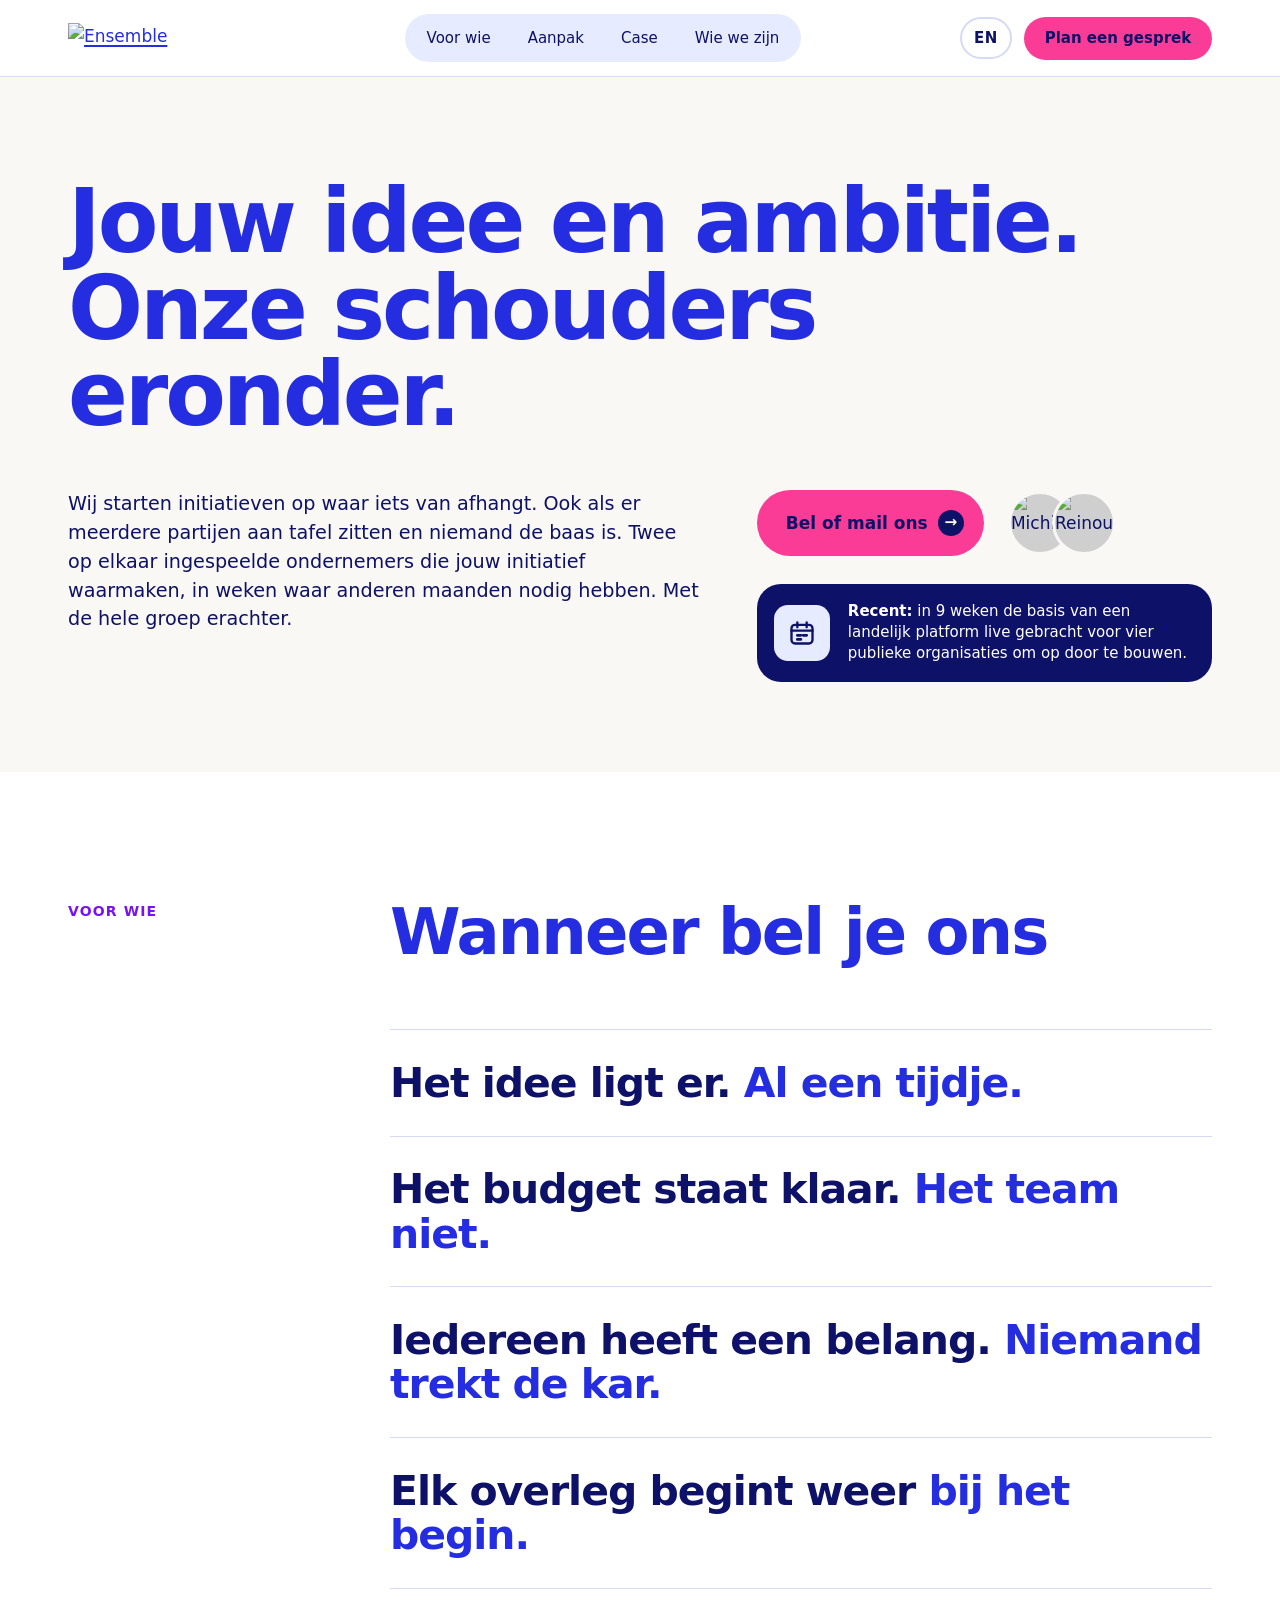
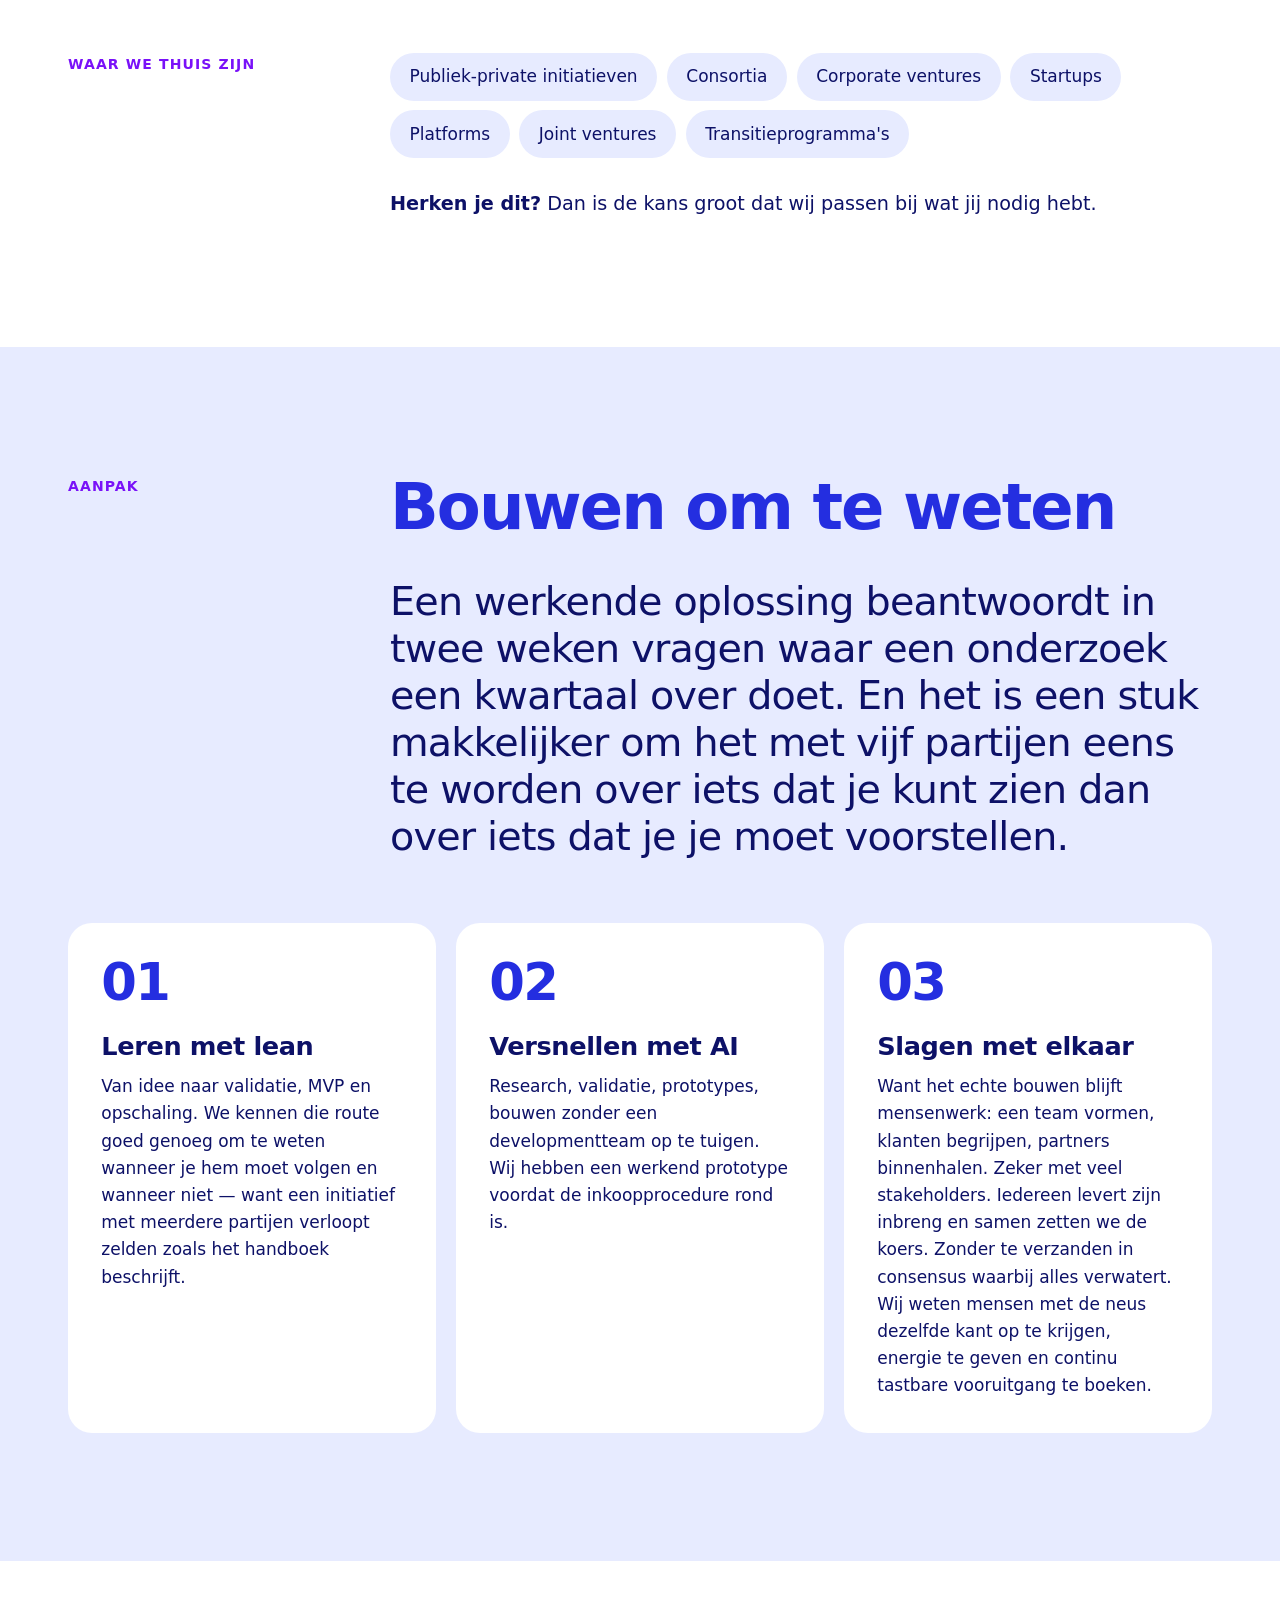
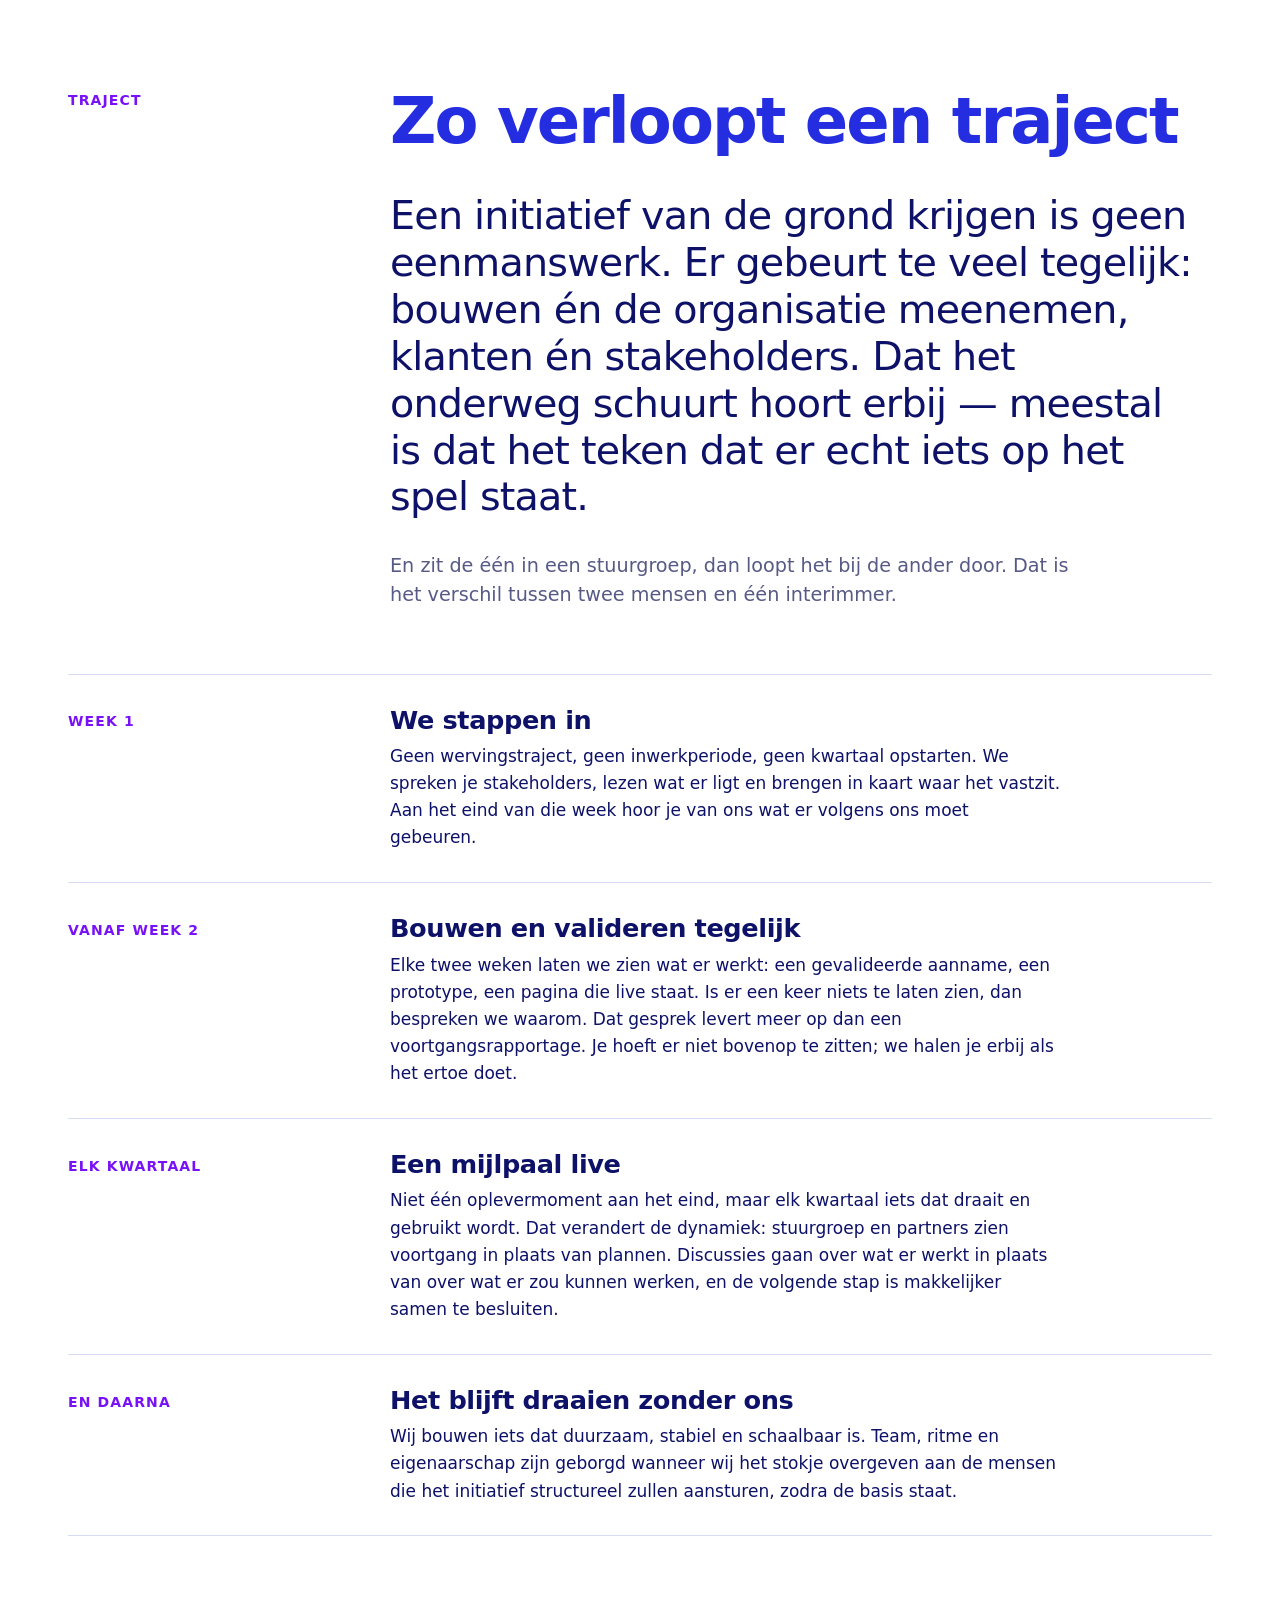
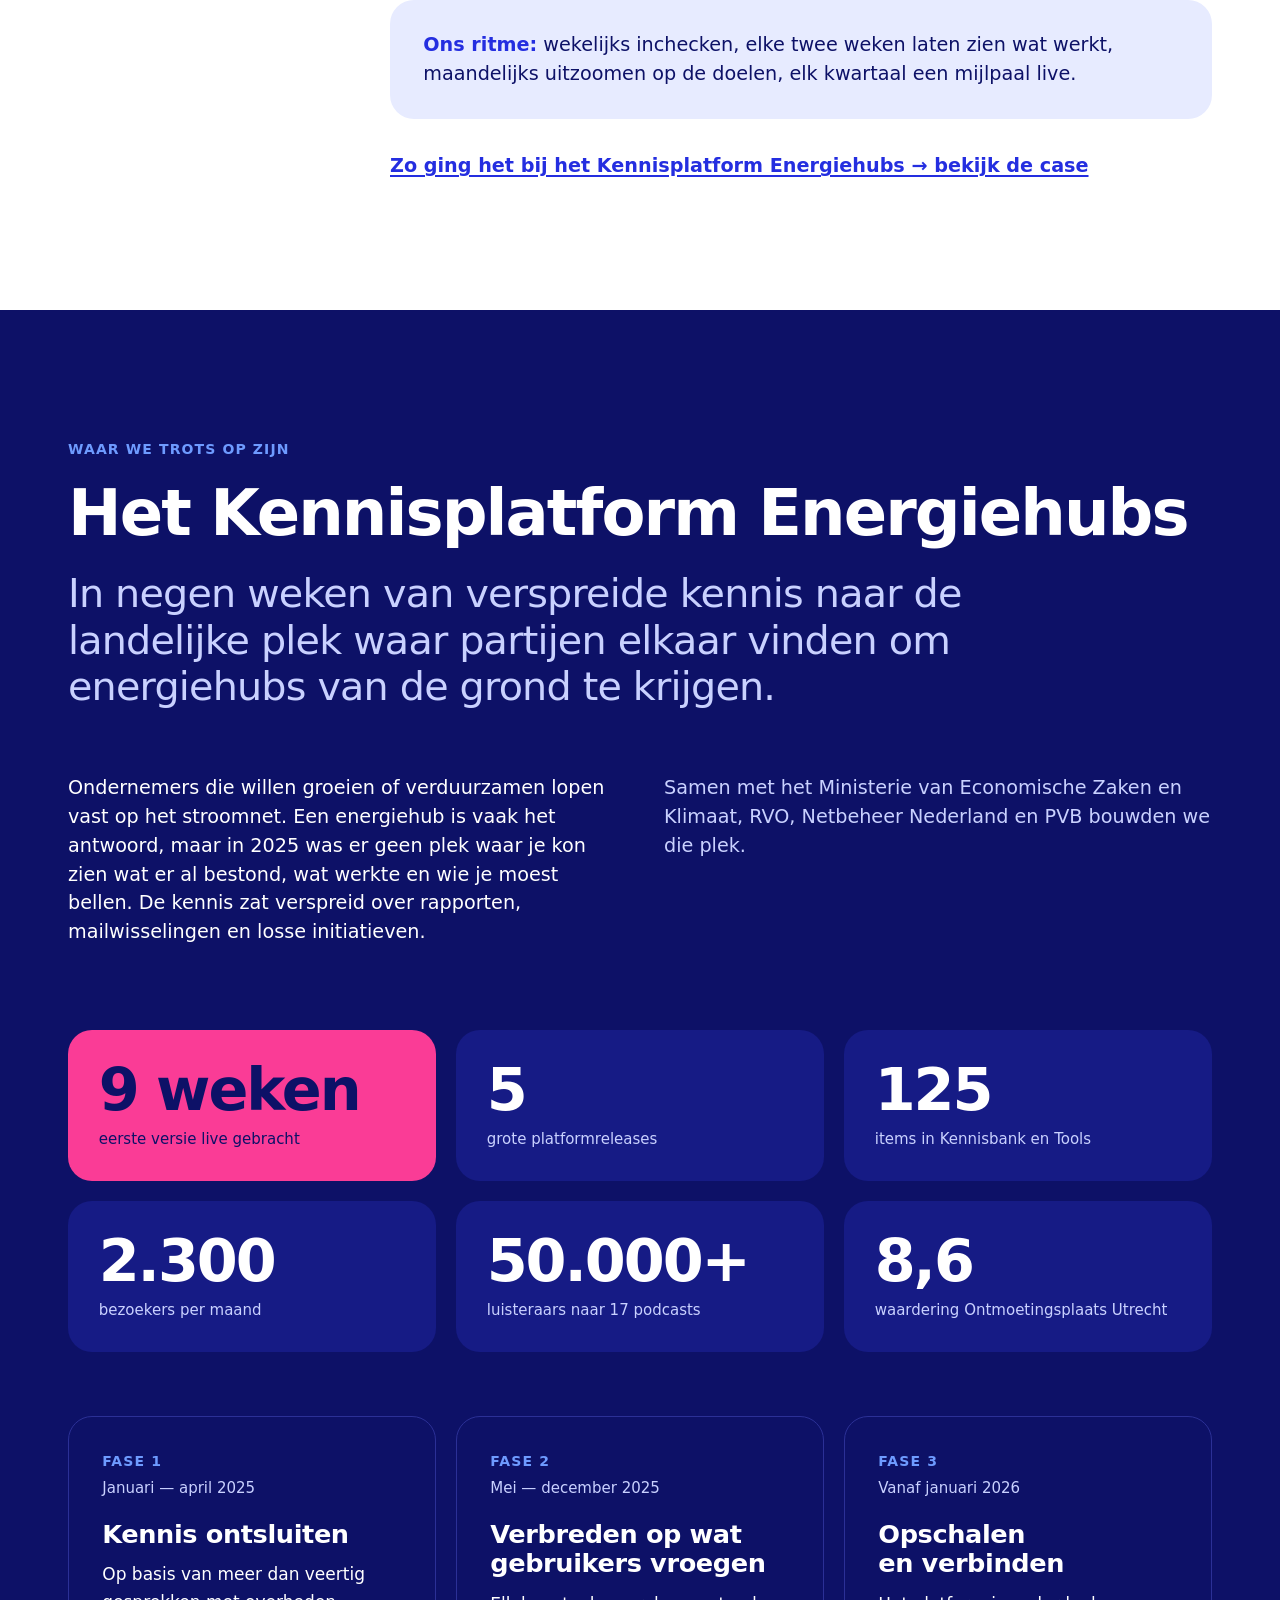
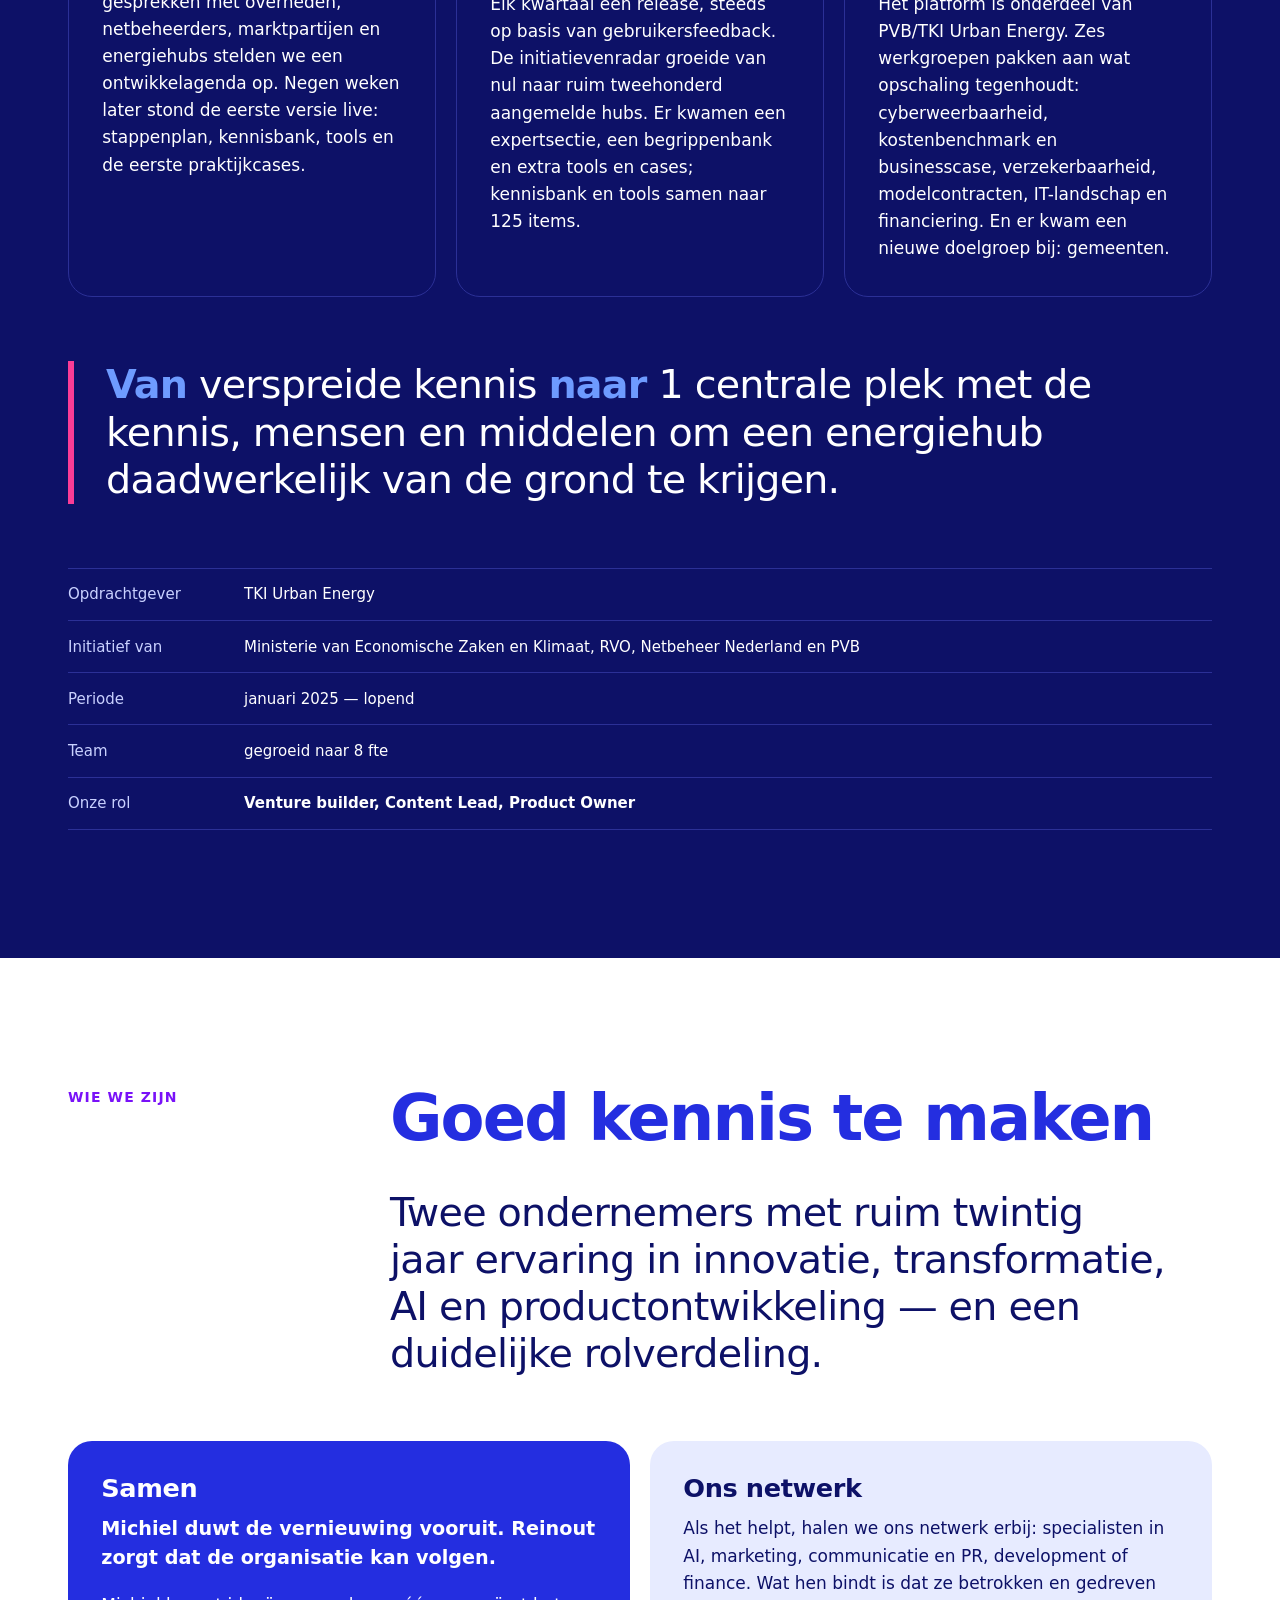
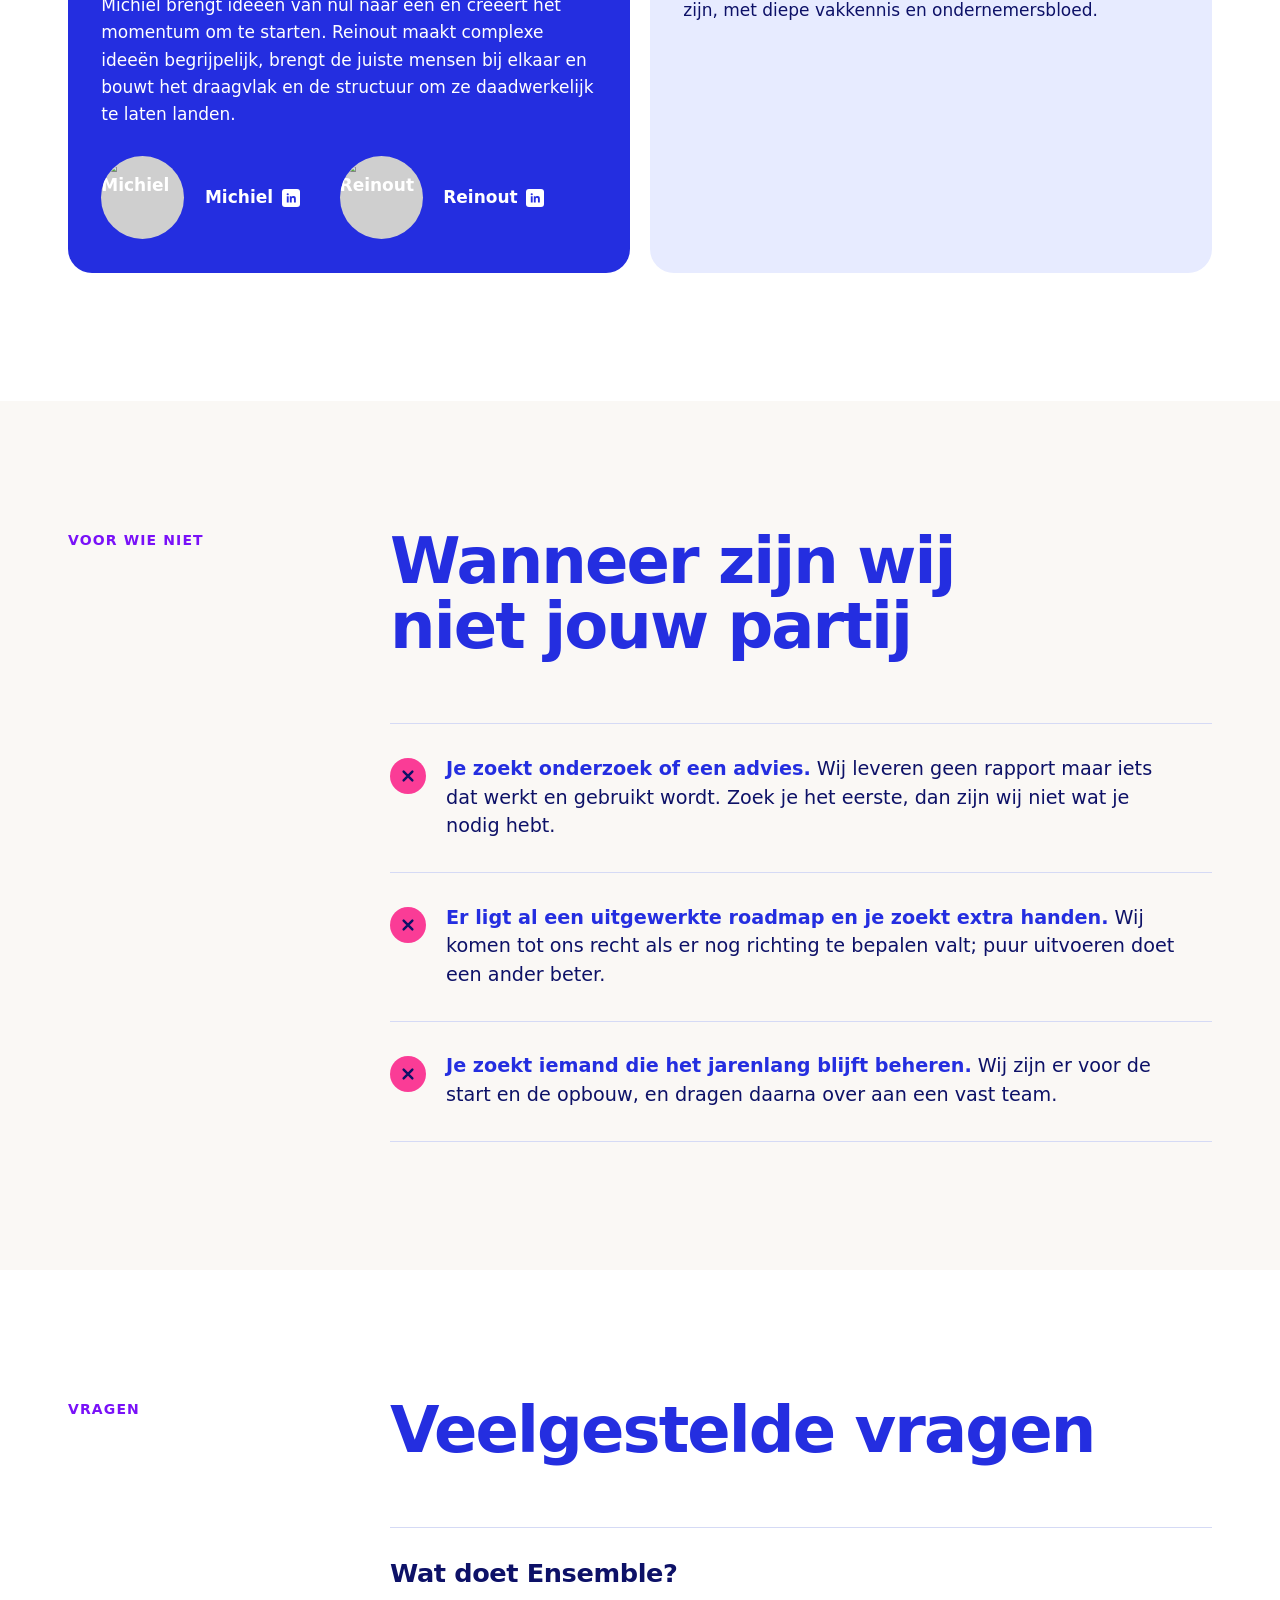
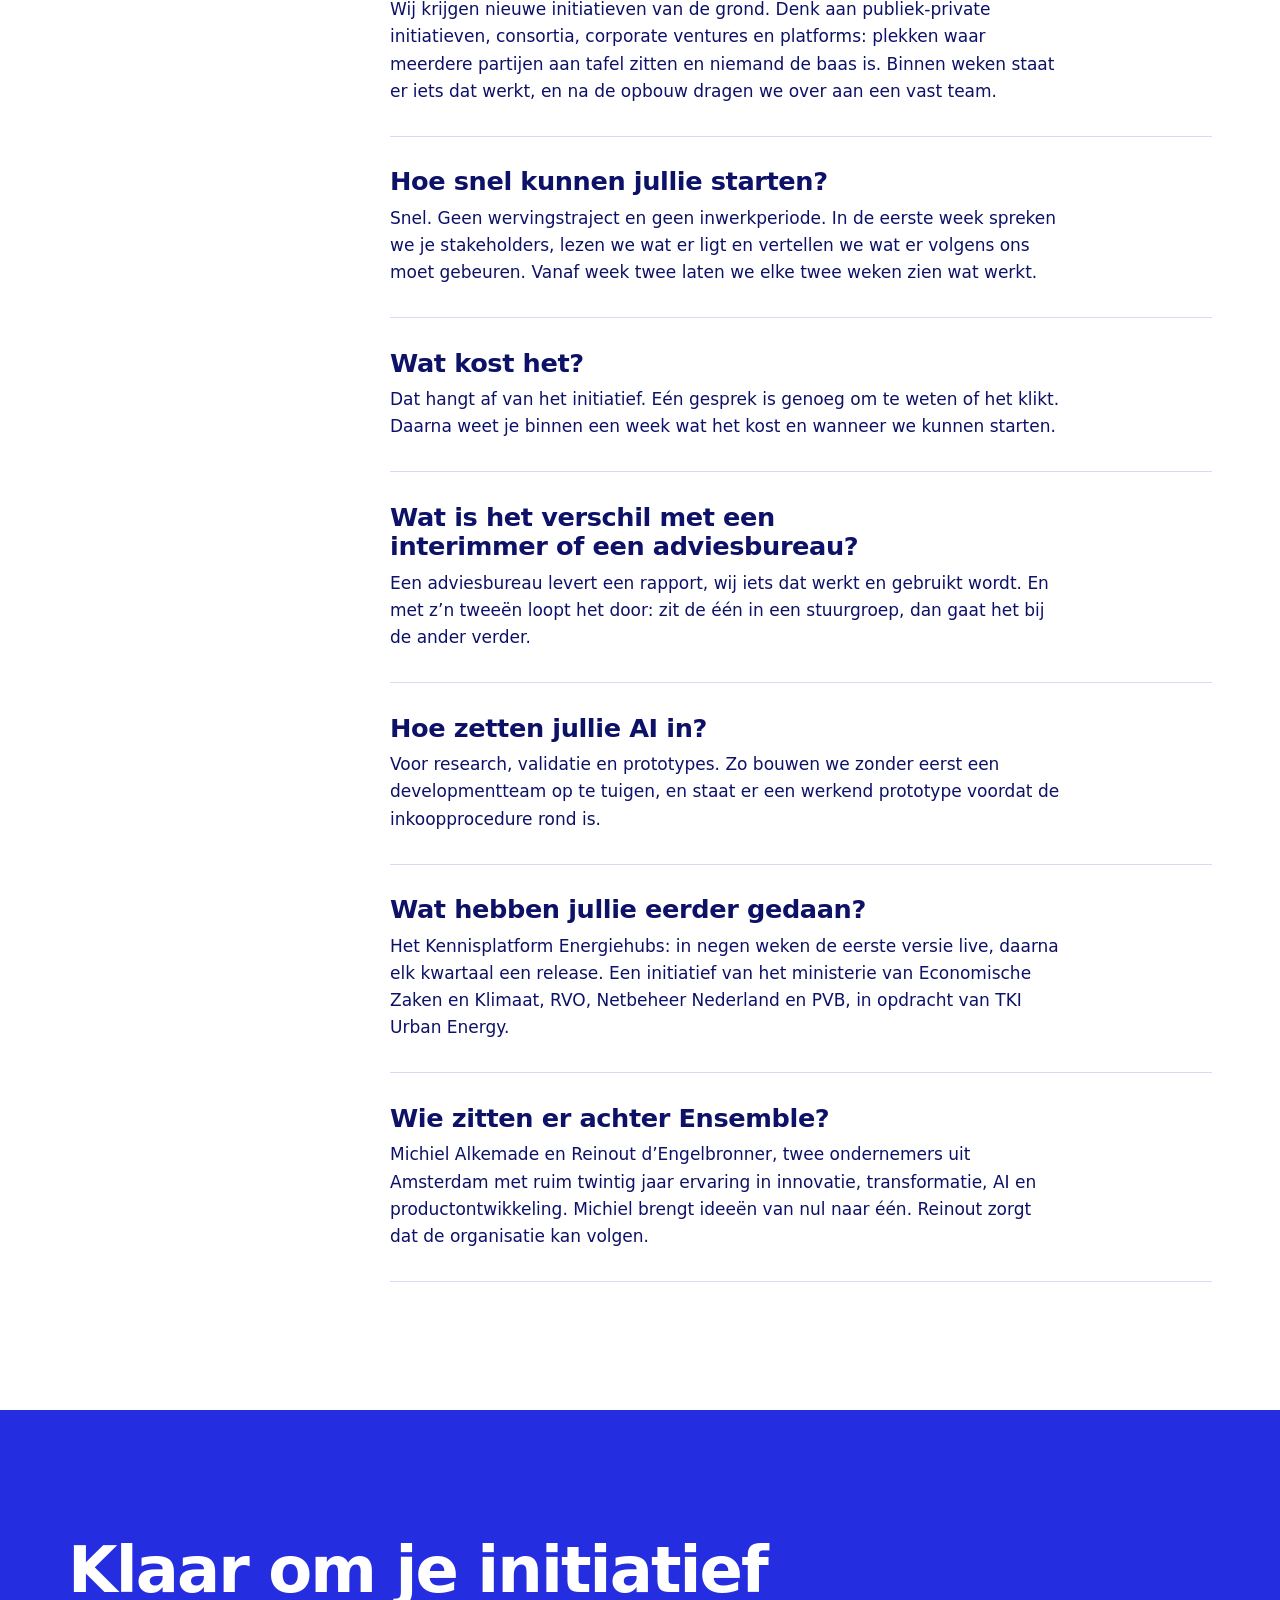
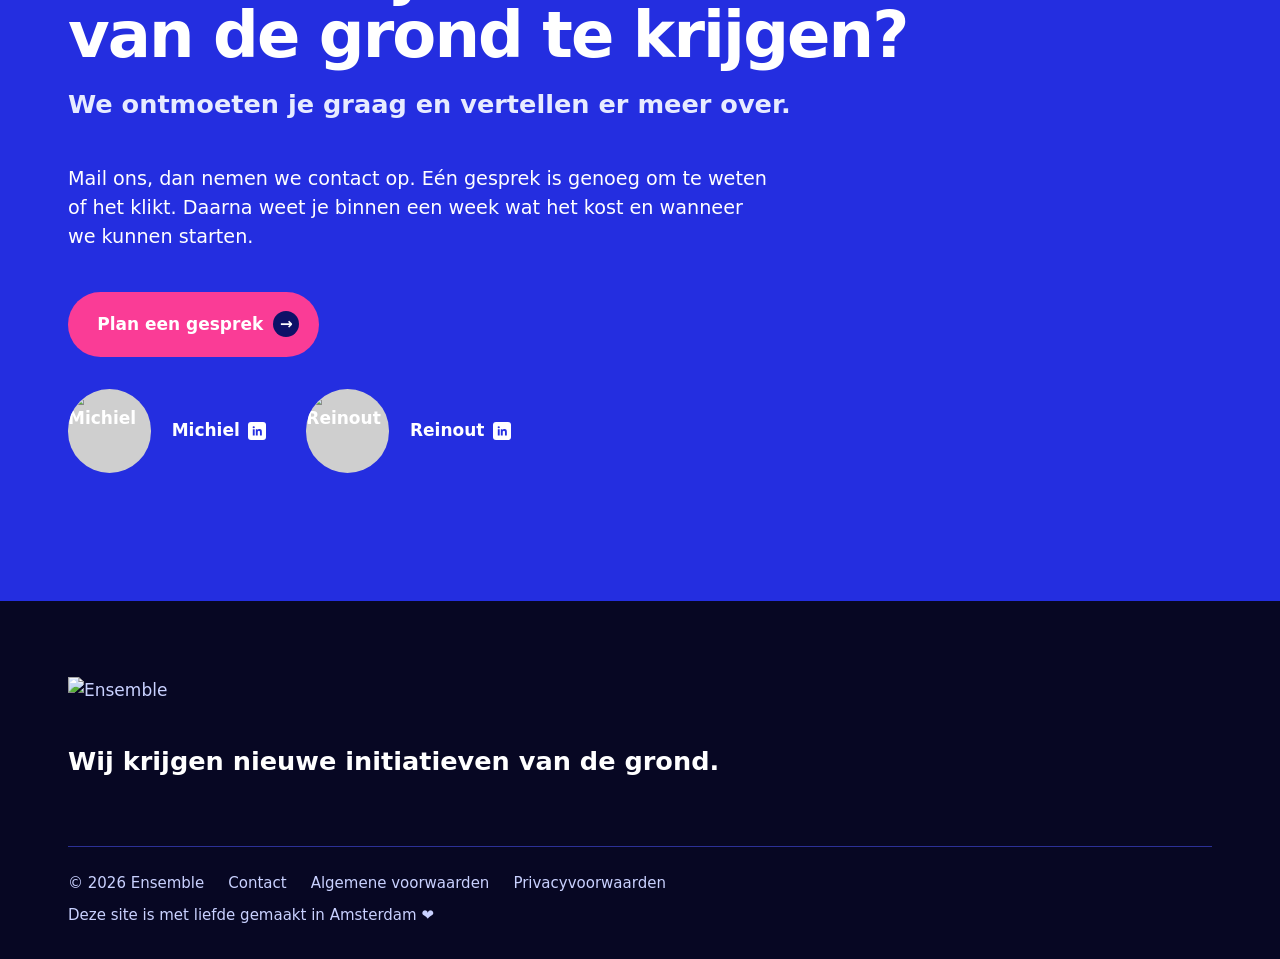
==== commit 46baba09: "V6.14 — Veelgestelde vragen (NL/EN, ook als FAQPage) en scherpere paginatitels Co-Authored-By: Claud" ====
--- a/index.html
+++ b/index.html
@@ -3,7 +3,7 @@
 <head>
   <meta charset="utf-8" />
   <meta name="viewport" content="width=device-width, initial-scale=1" />
-  <title>Ensemble — Jouw idee en ambitie. Onze schouders eronder.</title>
+  <title>Ensemble — Nieuwe initiatieven in weken van de grond</title>
   <meta name="description" content="Ensemble krijgt nieuwe initiatieven van de grond. Twee ondernemers die publiek-private initiatieven, consortia en ventures in weken werkend maken." />
   <link rel="canonical" href="https://withensemble.nl/" />
   <link rel="alternate" hreflang="nl" href="https://withensemble.nl/" />
@@ -25,7 +25,7 @@
   <link rel="preconnect" href="https://fonts.googleapis.com" />
   <link rel="preconnect" href="https://fonts.gstatic.com" crossorigin />
   <link href="https://fonts.googleapis.com/css2?family=Bricolage+Grotesque:opsz,wght@12..96,400..800&family=Instrument+Sans:ital,wght@0,400..700;1,400..700&display=swap" rel="stylesheet" />
-  <link rel="stylesheet" href="assets/ensemble.css" />
+  <link rel="stylesheet" href="assets/ensemble.css?v=6.14" />
   <style>
     /* pagina-specifiek — alles herbruikbaars staat in assets/ensemble.css */
     .hero { padding-block: clamp(3.5rem, 8vw, 7rem) clamp(3.5rem, 7vw, 6rem); }
@@ -42,6 +42,190 @@
     .sr-only { position: absolute; width: 1px; height: 1px; overflow: hidden; clip: rect(0 0 0 0); white-space: nowrap; }
     .contact-sub { font-family: var(--f-display); font-weight: 700; font-size: var(--fs-h3); color: var(--lavender); margin: 1rem 0 0; }
   </style>
+  <!-- Structured data (schema.org JSON-LD) -->
+  <script type="application/ld+json">
+{
+    "@context": "https://schema.org",
+    "@graph": [
+      {
+        "@type": "Organization",
+        "@id": "https://withensemble.nl/#organization",
+        "name": "Ensemble",
+        "url": "https://withensemble.nl/",
+        "logo": {
+          "@type": "ImageObject",
+          "url": "https://withensemble.nl/assets/logo-ensemble-512.png",
+          "width": 512,
+          "height": 512
+        },
+        "image": "https://withensemble.nl/assets/og-image.jpg",
+        "description": "Ensemble krijgt nieuwe initiatieven van de grond. Twee ondernemers die publiek-private initiatieven, consortia en ventures in weken werkend maken.",
+        "slogan": "Wij krijgen nieuwe initiatieven van de grond.",
+        "email": "hallo@withensemble.nl",
+        "address": {
+          "@type": "PostalAddress",
+          "addressLocality": "Amsterdam",
+          "addressCountry": "NL"
+        },
+        "areaServed": {
+          "@type": "Country",
+          "name": "Netherlands"
+        },
+        "founder": [
+          {
+            "@id": "https://withensemble.nl/#michiel"
+          },
+          {
+            "@id": "https://withensemble.nl/#reinout"
+          }
+        ],
+        "knowsAbout": [
+          "Venture building",
+          "Publiek-private samenwerking",
+          "Consortia",
+          "Corporate ventures",
+          "Startups",
+          "Lean startup",
+          "Productontwikkeling",
+          "Kunstmatige intelligentie",
+          "Transitieprogramma's"
+        ],
+        "contactPoint": {
+          "@type": "ContactPoint",
+          "contactType": "sales",
+          "email": "hallo@withensemble.nl",
+          "availableLanguage": [
+            "nl",
+            "en"
+          ]
+        }
+      },
+      {
+        "@type": "Person",
+        "@id": "https://withensemble.nl/#michiel",
+        "name": "Michiel Alkemade",
+        "description": "Michiel brengt ideeën van nul naar één en creëert het momentum om te starten.",
+        "image": "https://withensemble.nl/assets/foto-michiel.jpg",
+        "url": "https://www.linkedin.com/in/michielalkemade/",
+        "sameAs": [
+          "https://www.linkedin.com/in/michielalkemade/",
+          "https://howmightwe.agency/"
+        ],
+        "worksFor": {
+          "@id": "https://withensemble.nl/#organization"
+        }
+      },
+      {
+        "@type": "Person",
+        "@id": "https://withensemble.nl/#reinout",
+        "name": "Reinout d'Engelbronner",
+        "description": "Reinout maakt complexe ideeën begrijpelijk, brengt de juiste mensen bij elkaar en bouwt draagvlak en structuur.",
+        "image": "https://withensemble.nl/assets/foto-reinout.jpg",
+        "url": "https://www.linkedin.com/in/rdengelbronner/",
+        "sameAs": [
+          "https://www.linkedin.com/in/rdengelbronner/"
+        ],
+        "worksFor": {
+          "@id": "https://withensemble.nl/#organization"
+        }
+      },
+      {
+        "@type": "WebSite",
+        "@id": "https://withensemble.nl/#website",
+        "url": "https://withensemble.nl/",
+        "name": "Ensemble",
+        "publisher": {
+          "@id": "https://withensemble.nl/#organization"
+        },
+        "inLanguage": [
+          "nl-NL",
+          "en-US"
+        ]
+      },
+      {
+        "@type": [
+          "WebPage",
+          "FAQPage"
+        ],
+        "@id": "https://withensemble.nl/#webpage",
+        "url": "https://withensemble.nl/",
+        "name": "Ensemble — Nieuwe initiatieven in weken van de grond",
+        "description": "Ensemble krijgt nieuwe initiatieven van de grond. Twee ondernemers die publiek-private initiatieven, consortia en ventures in weken werkend maken.",
+        "mainEntity": [
+          {
+            "@type": "Question",
+            "name": "Wat doet Ensemble?",
+            "acceptedAnswer": {
+              "@type": "Answer",
+              "text": "Wij krijgen nieuwe initiatieven van de grond. Denk aan publiek-private initiatieven, consortia, corporate ventures en platforms: plekken waar meerdere partijen aan tafel zitten en niemand de baas is. Binnen weken staat er iets dat werkt, en na de opbouw dragen we over aan een vast team."
+            }
+          },
+          {
+            "@type": "Question",
+            "name": "Hoe snel kunnen jullie starten?",
+            "acceptedAnswer": {
+              "@type": "Answer",
+              "text": "Snel. Geen wervingstraject en geen inwerkperiode. In de eerste week spreken we je stakeholders, lezen we wat er ligt en vertellen we wat er volgens ons moet gebeuren. Vanaf week twee laten we elke twee weken zien wat werkt."
+            }
+          },
+          {
+            "@type": "Question",
+            "name": "Wat kost het?",
+            "acceptedAnswer": {
+              "@type": "Answer",
+              "text": "Dat hangt af van het initiatief. Eén gesprek is genoeg om te weten of het klikt. Daarna weet je binnen een week wat het kost en wanneer we kunnen starten."
+            }
+          },
+          {
+            "@type": "Question",
+            "name": "Wat is het verschil met een interimmer of een adviesbureau?",
+            "acceptedAnswer": {
+              "@type": "Answer",
+              "text": "Een adviesbureau levert een rapport, wij iets dat werkt en gebruikt wordt. En met z’n tweeën loopt het door: zit de één in een stuurgroep, dan gaat het bij de ander verder."
+            }
+          },
+          {
+            "@type": "Question",
+            "name": "Hoe zetten jullie AI in?",
+            "acceptedAnswer": {
+              "@type": "Answer",
+              "text": "Voor research, validatie en prototypes. Zo bouwen we zonder eerst een developmentteam op te tuigen, en staat er een werkend prototype voordat de inkoopprocedure rond is."
+            }
+          },
+          {
+            "@type": "Question",
+            "name": "Wat hebben jullie eerder gedaan?",
+            "acceptedAnswer": {
+              "@type": "Answer",
+              "text": "Het Kennisplatform Energiehubs: in negen weken de eerste versie live, daarna elk kwartaal een release. Een initiatief van het ministerie van Economische Zaken en Klimaat, RVO, Netbeheer Nederland en PVB, in opdracht van TKI Urban Energy."
+            }
+          },
+          {
+            "@type": "Question",
+            "name": "Wie zitten er achter Ensemble?",
+            "acceptedAnswer": {
+              "@type": "Answer",
+              "text": "Michiel Alkemade en Reinout d’Engelbronner, twee ondernemers uit Amsterdam met ruim twintig jaar ervaring in innovatie, transformatie, AI en productontwikkeling. Michiel brengt ideeën van nul naar één. Reinout zorgt dat de organisatie kan volgen."
+            }
+          }
+        ],
+        "inLanguage": "nl-NL",
+        "isPartOf": {
+          "@id": "https://withensemble.nl/#website"
+        },
+        "about": {
+          "@id": "https://withensemble.nl/#organization"
+        },
+        "primaryImageOfPage": {
+          "@type": "ImageObject",
+          "url": "https://withensemble.nl/assets/og-image.jpg",
+          "width": 1200,
+          "height": 630
+        }
+      }
+    ]
+  }
+  </script>
 </head>
 <body>
 
@@ -305,6 +489,27 @@
       </div>
     </section>
 
+    <!-- SECTIE 8b — VEELGESTELDE VRAGEN (ook als FAQPage in de structured data) -->
+    <section class="section faq" id="vragen">
+      <div class="wrap">
+        <div class="split">
+          <p class="label">Vragen</p>
+          <div>
+            <h2 class="section-head">Veelgestelde vragen</h2>
+            <ul class="rows">
+              <li><h3>Wat doet Ensemble?</h3><p>Wij krijgen nieuwe initiatieven van de grond. Denk aan publiek-private initiatieven, consortia, corporate ventures en platforms: plekken waar meerdere partijen aan tafel zitten en niemand de baas is. Binnen weken staat er iets dat werkt, en na de opbouw dragen we over aan een vast team.</p></li>
+              <li><h3>Hoe snel kunnen jullie starten?</h3><p>Snel. Geen wervingstraject en geen inwerkperiode. In de eerste week spreken we je stakeholders, lezen we wat er ligt en vertellen we wat er volgens ons moet gebeuren. Vanaf week twee laten we elke twee weken zien wat werkt.</p></li>
+              <li><h3>Wat kost het?</h3><p>Dat hangt af van het initiatief. Eén gesprek is genoeg om te weten of het klikt. Daarna weet je binnen een week wat het kost en wanneer we kunnen starten.</p></li>
+              <li><h3>Wat is het verschil met een interimmer of een adviesbureau?</h3><p>Een adviesbureau levert een rapport, wij iets dat werkt en gebruikt wordt. En met z’n tweeën loopt het door: zit de één in een stuurgroep, dan gaat het bij de ander verder.</p></li>
+              <li><h3>Hoe zetten jullie AI in?</h3><p>Voor research, validatie en prototypes. Zo bouwen we zonder eerst een developmentteam op te tuigen, en staat er een werkend prototype voordat de inkoopprocedure rond is.</p></li>
+              <li><h3>Wat hebben jullie eerder gedaan?</h3><p>Het Kennisplatform Energiehubs: in negen weken de eerste versie live, daarna elk kwartaal een release. Een initiatief van het ministerie van Economische Zaken en Klimaat, RVO, Netbeheer Nederland en PVB, in opdracht van TKI Urban Energy.</p></li>
+              <li><h3>Wie zitten er achter Ensemble?</h3><p>Michiel Alkemade en Reinout d’Engelbronner, twee ondernemers uit Amsterdam met ruim twintig jaar ervaring in innovatie, transformatie, AI en productontwikkeling. Michiel brengt ideeën van nul naar één. Reinout zorgt dat de organisatie kan volgen.</p></li>
+            </ul>
+          </div>
+        </div>
+      </div>
+    </section>
+
     <!-- SECTIE 9 — CONTACT -->
     <section class="section band-blue contact" id="contact">
       <div class="wrap">
--- a/assets/ensemble.css
+++ b/assets/ensemble.css
@@ -194,6 +194,8 @@
 .rows { list-style: none; margin: 0; padding: 0; border-top: 1px solid var(--line); }
 .rows > li { border-bottom: 1px solid var(--line); padding-block: clamp(1.25rem, 2.4vw, 2rem); }
 .band-navy .rows, .band-navy .rows > li { border-color: var(--line-dark); }
+.faq .rows h3 { margin-bottom: 0.5rem; }
+.faq .rows p { margin: 0; max-width: 62ch; }
 
 /* grote uitspraken-lijst ("Wanneer bel je ons") — zonder nummers */
 .claims p { font-family: var(--f-display); font-weight: 700; font-size: clamp(1.5rem, 3.2vw, 2.625rem); line-height: 1.08; letter-spacing: -0.025em; color: var(--navy); margin: 0; }
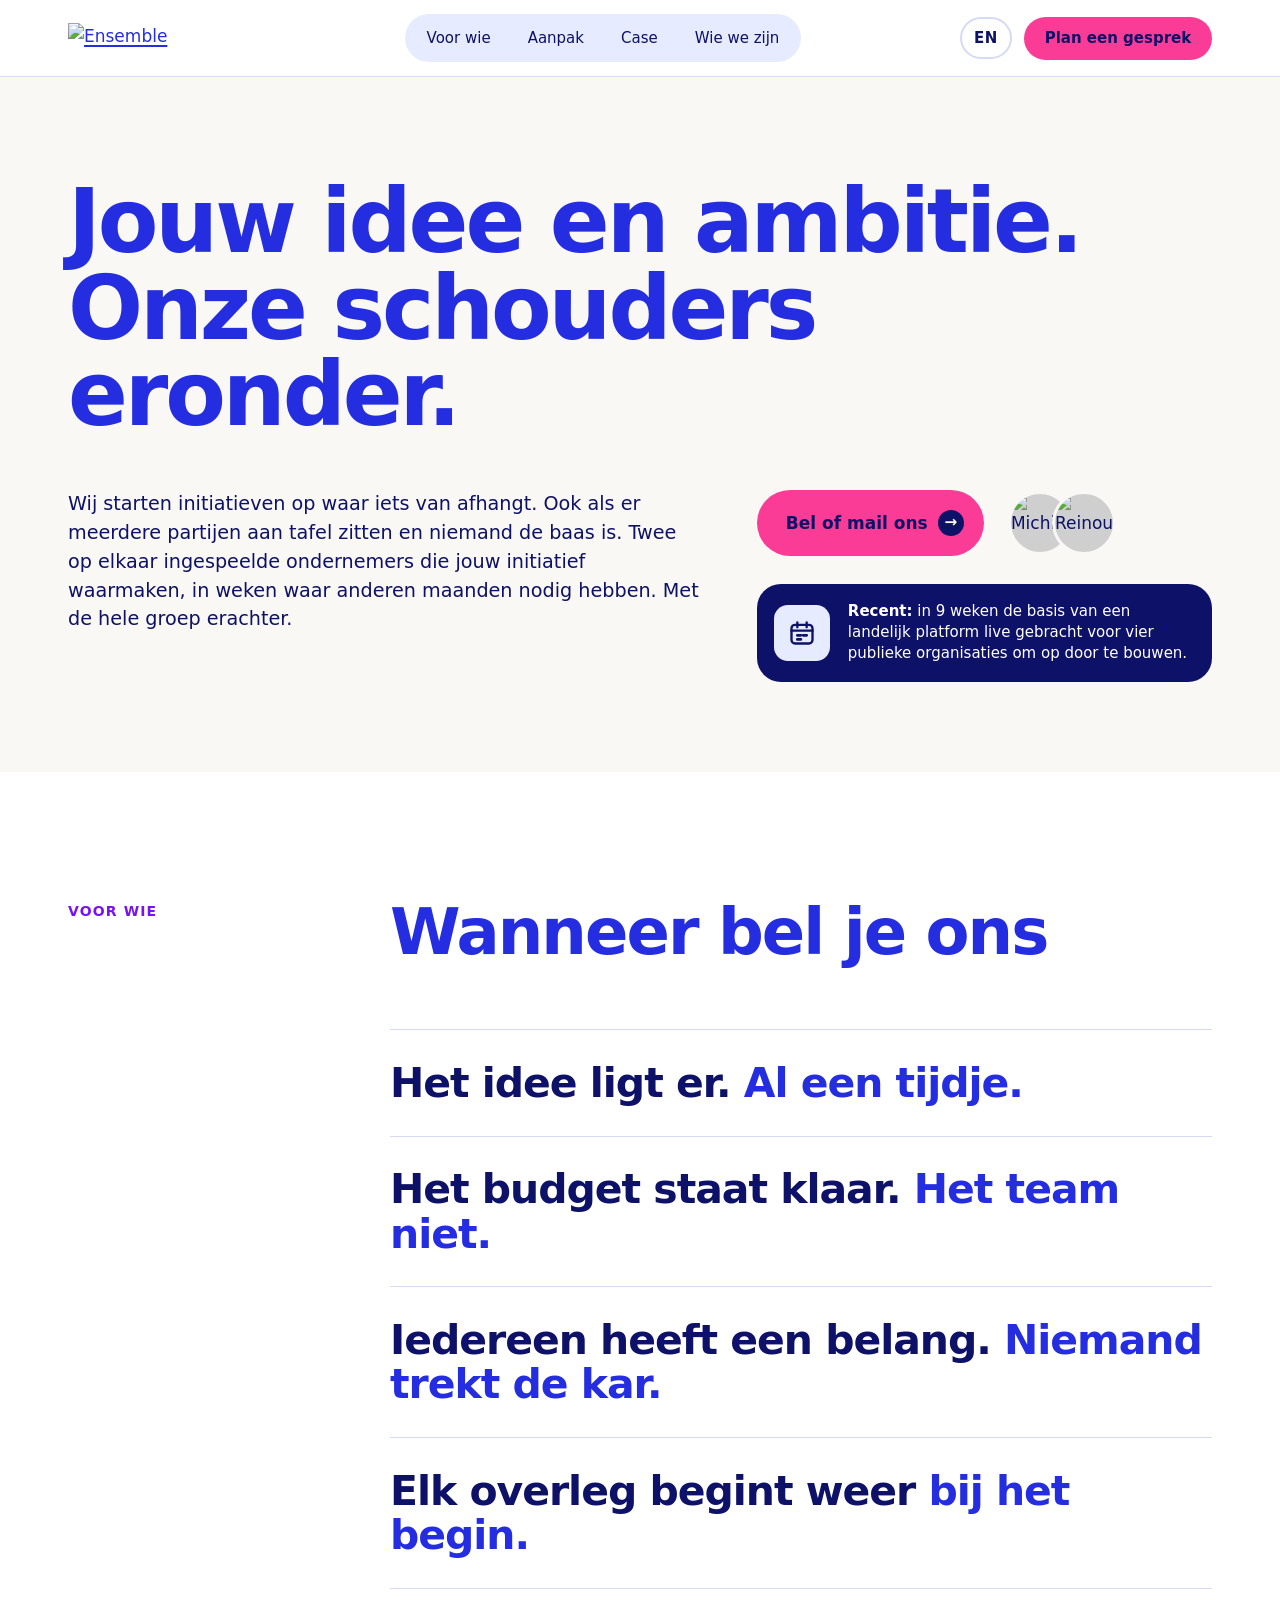
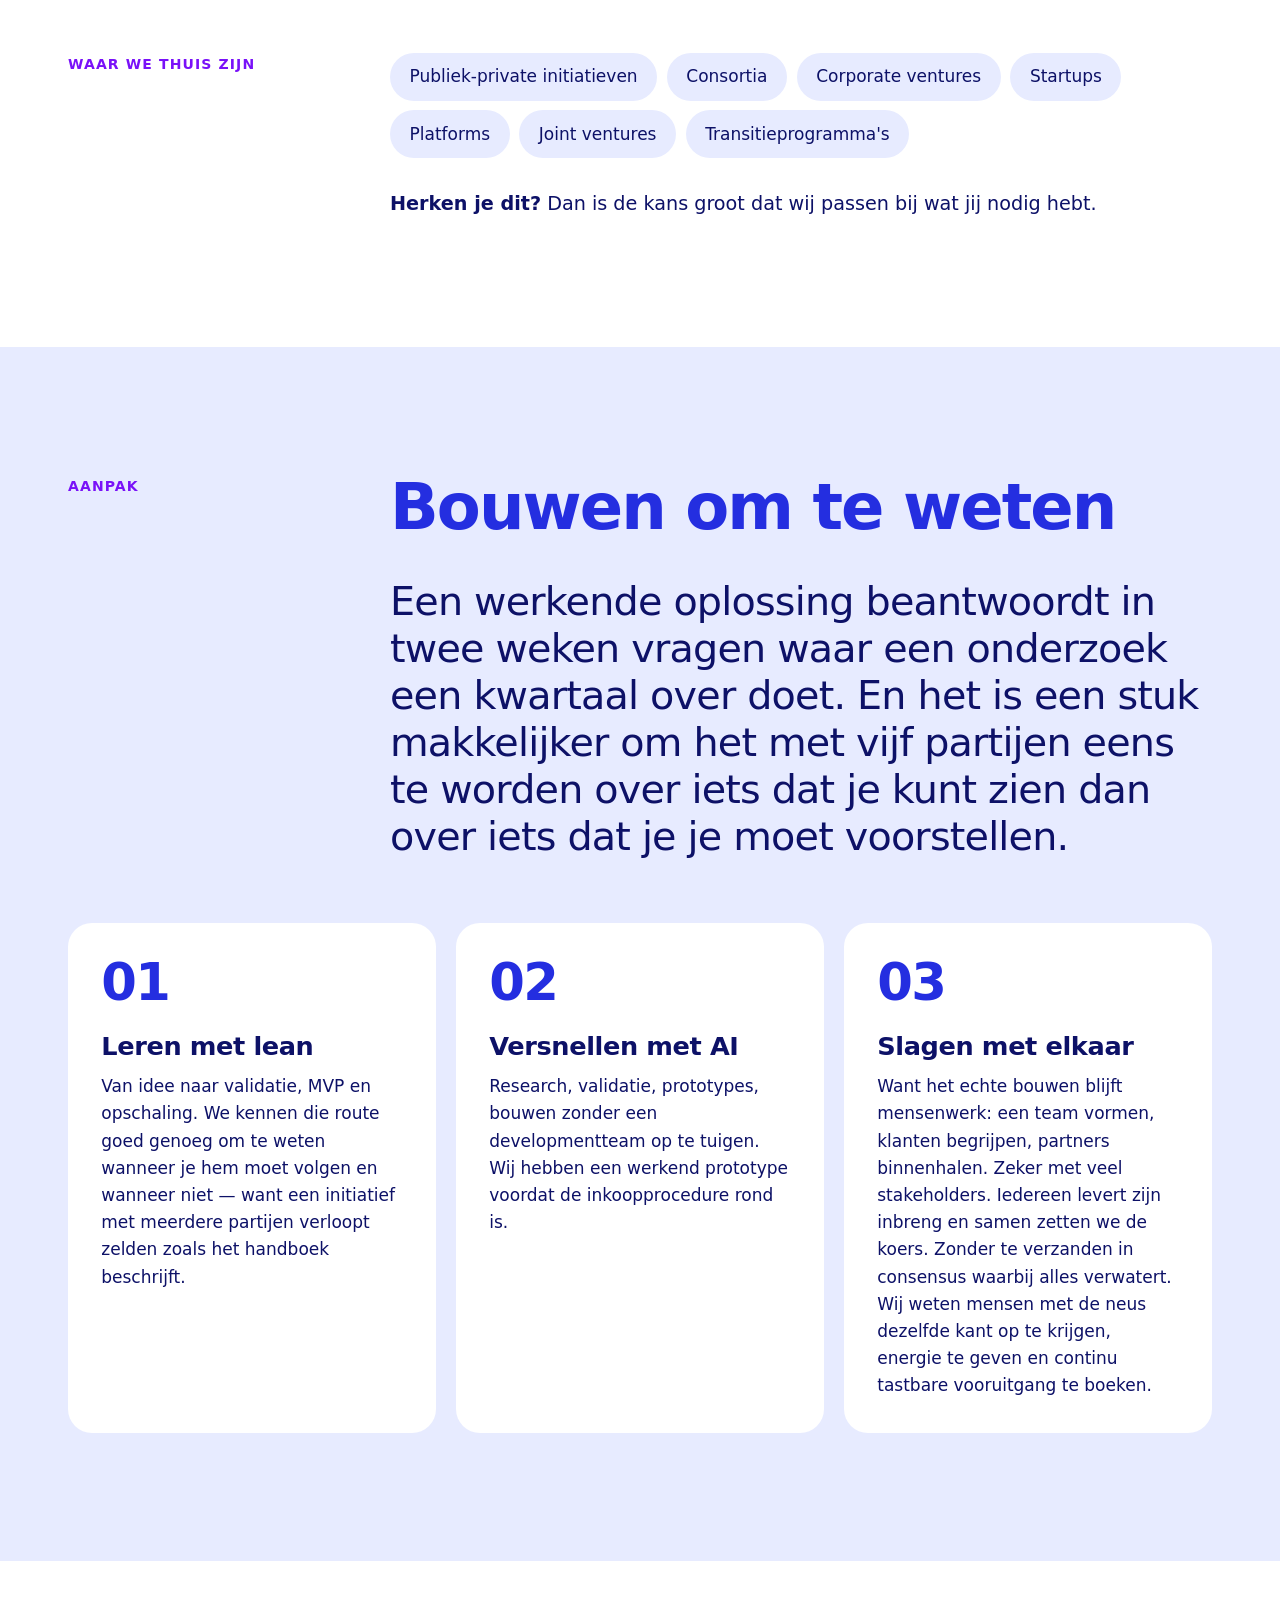
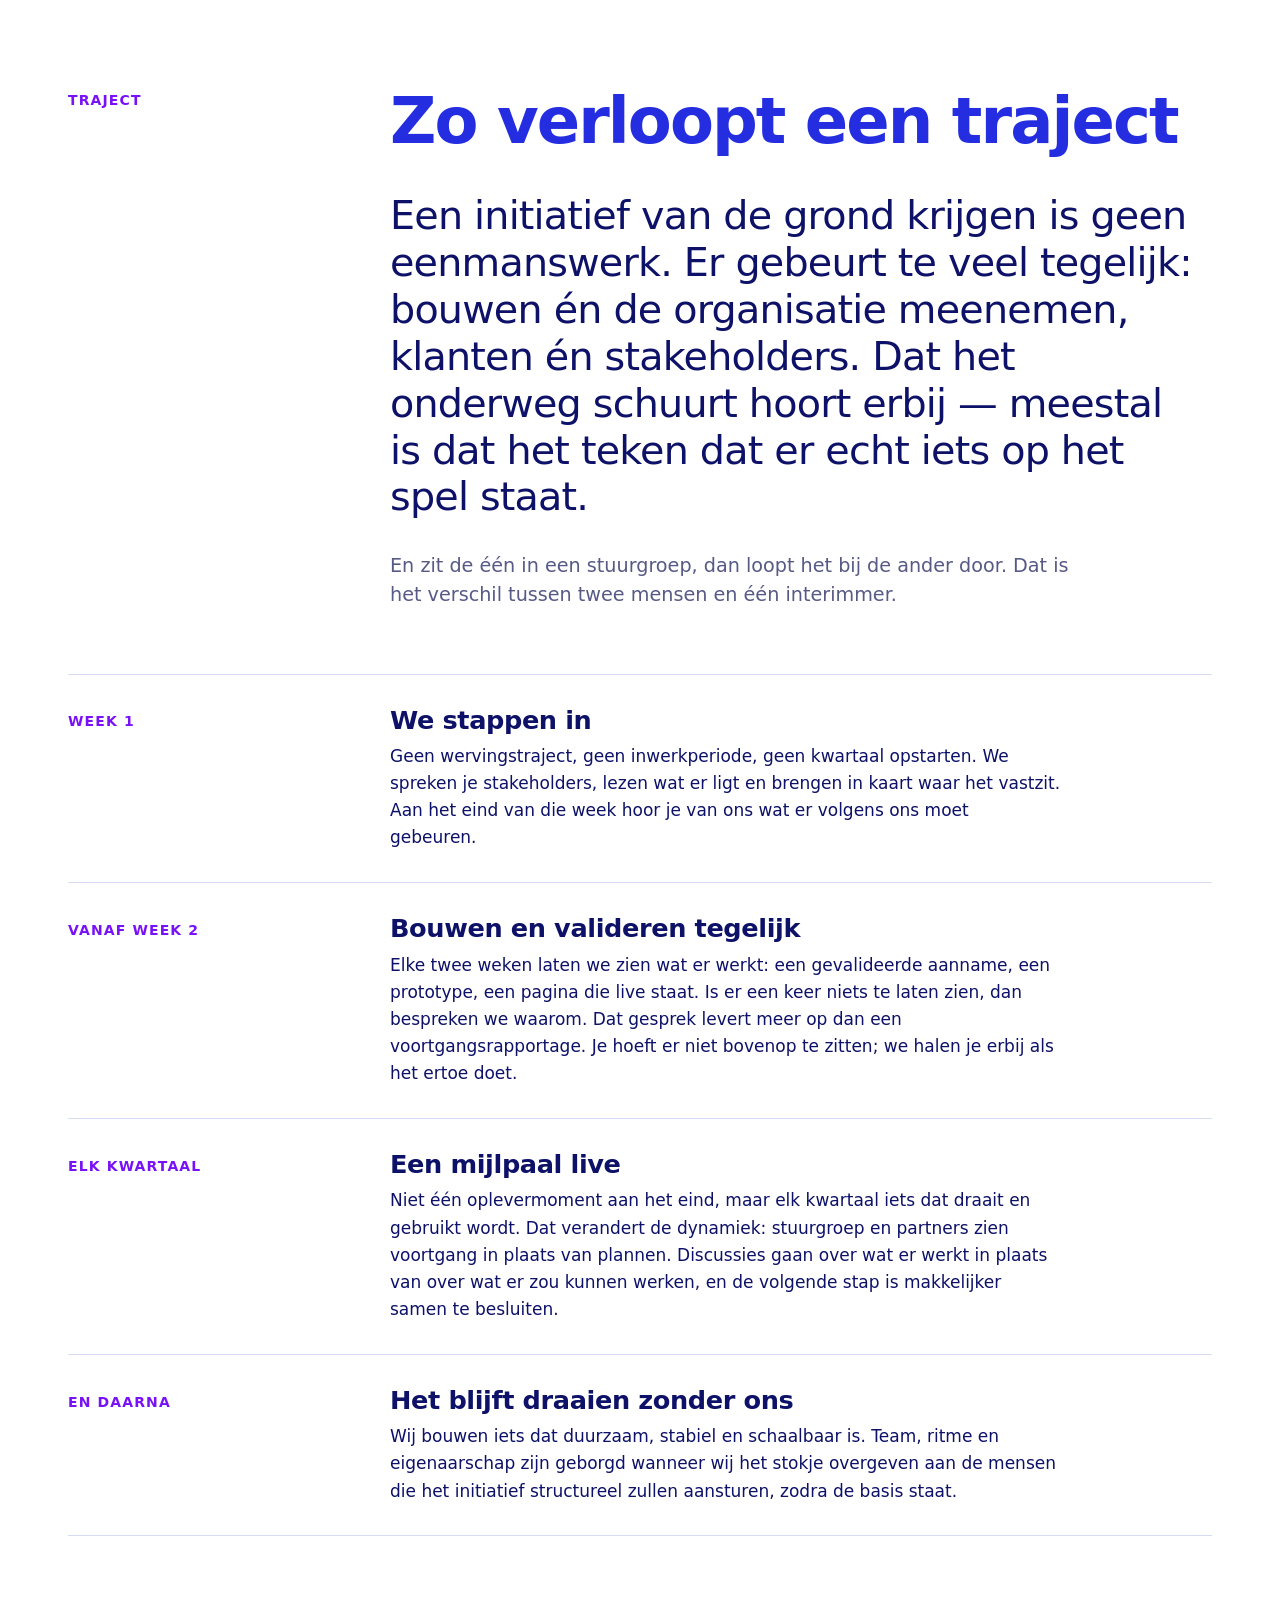
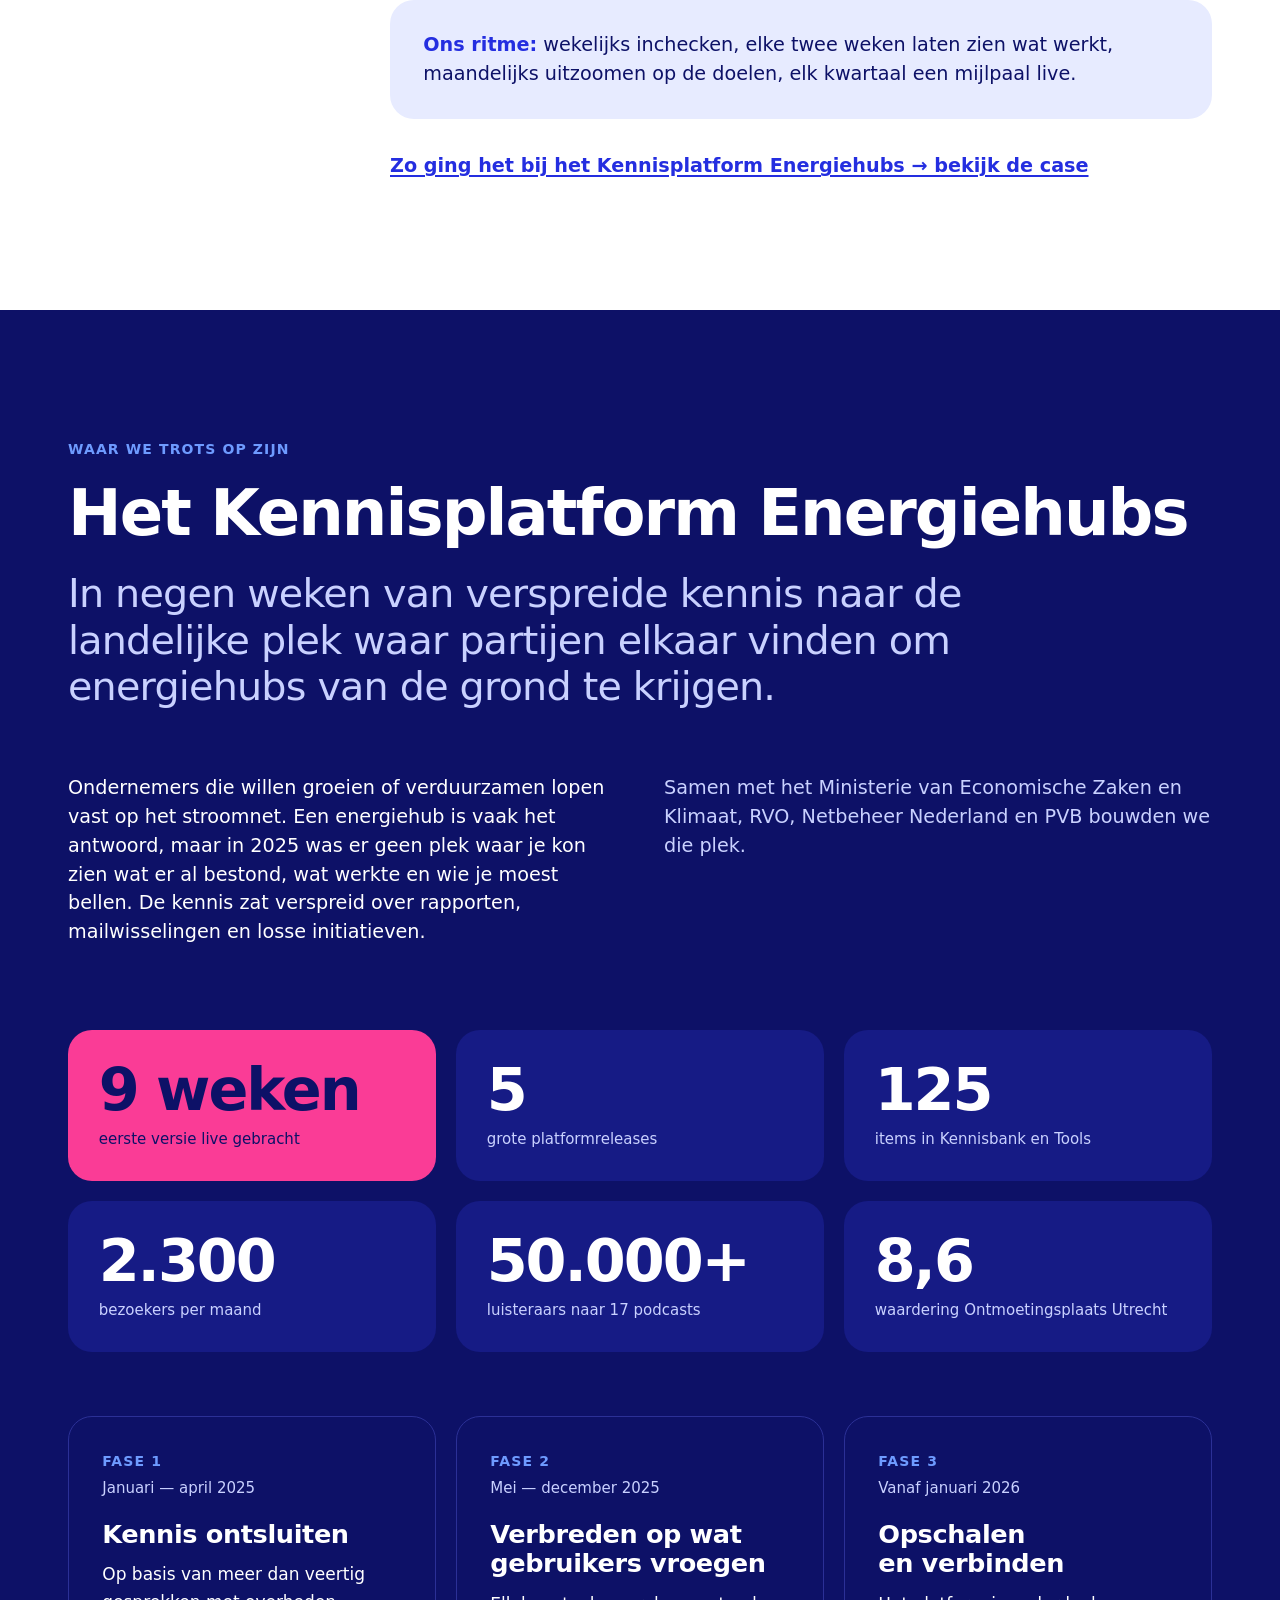
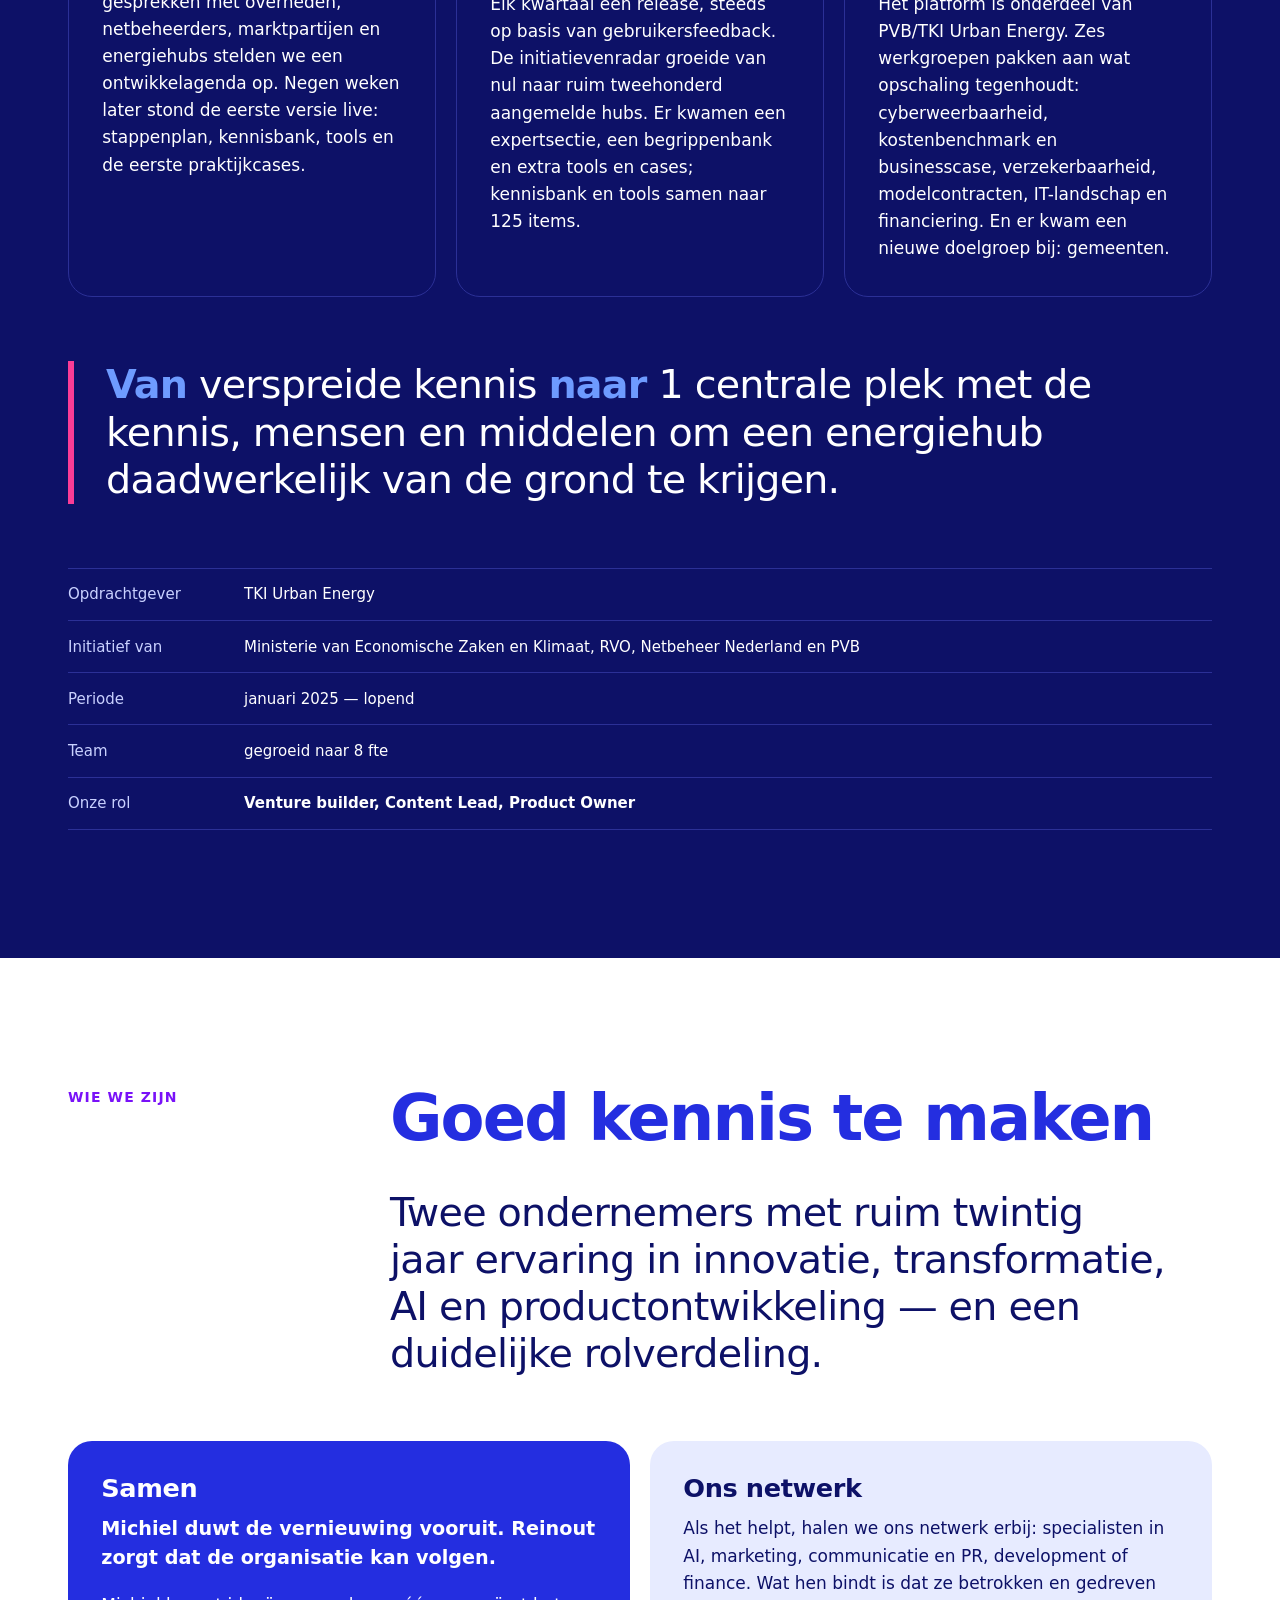
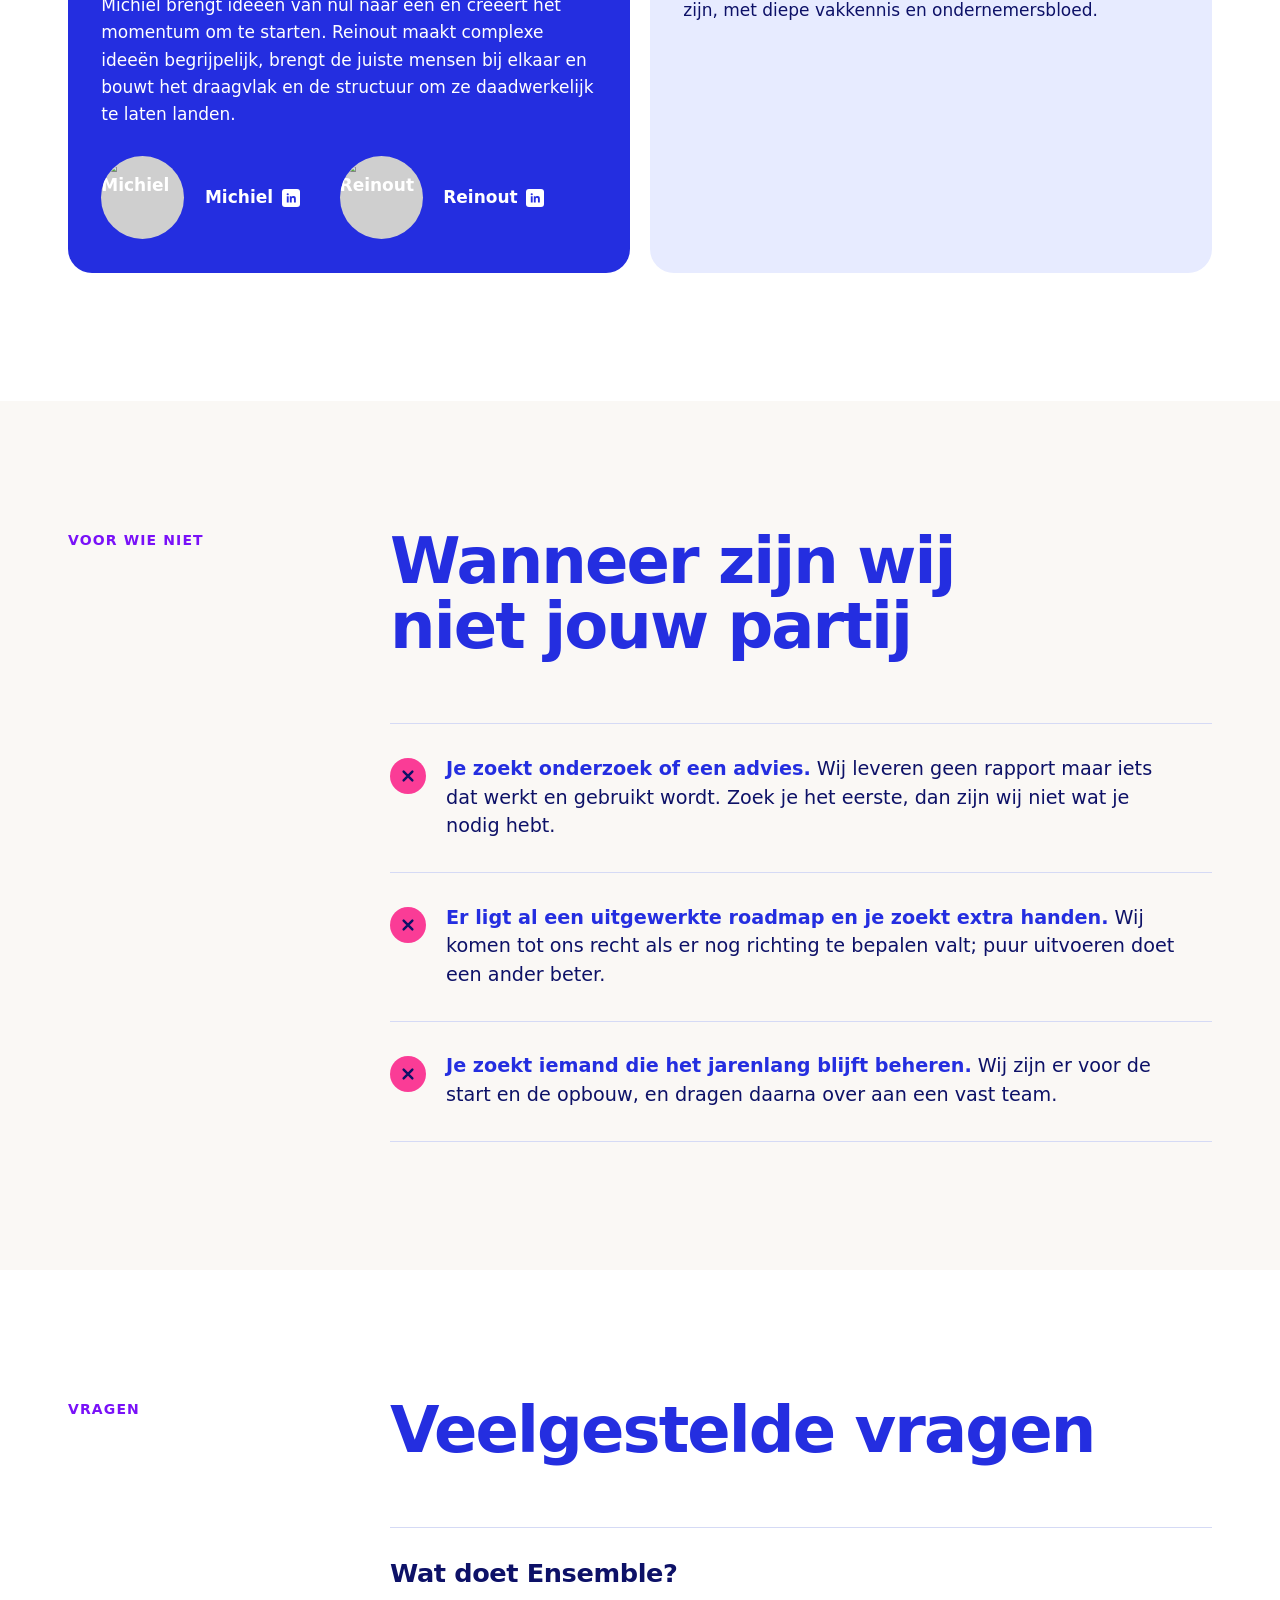
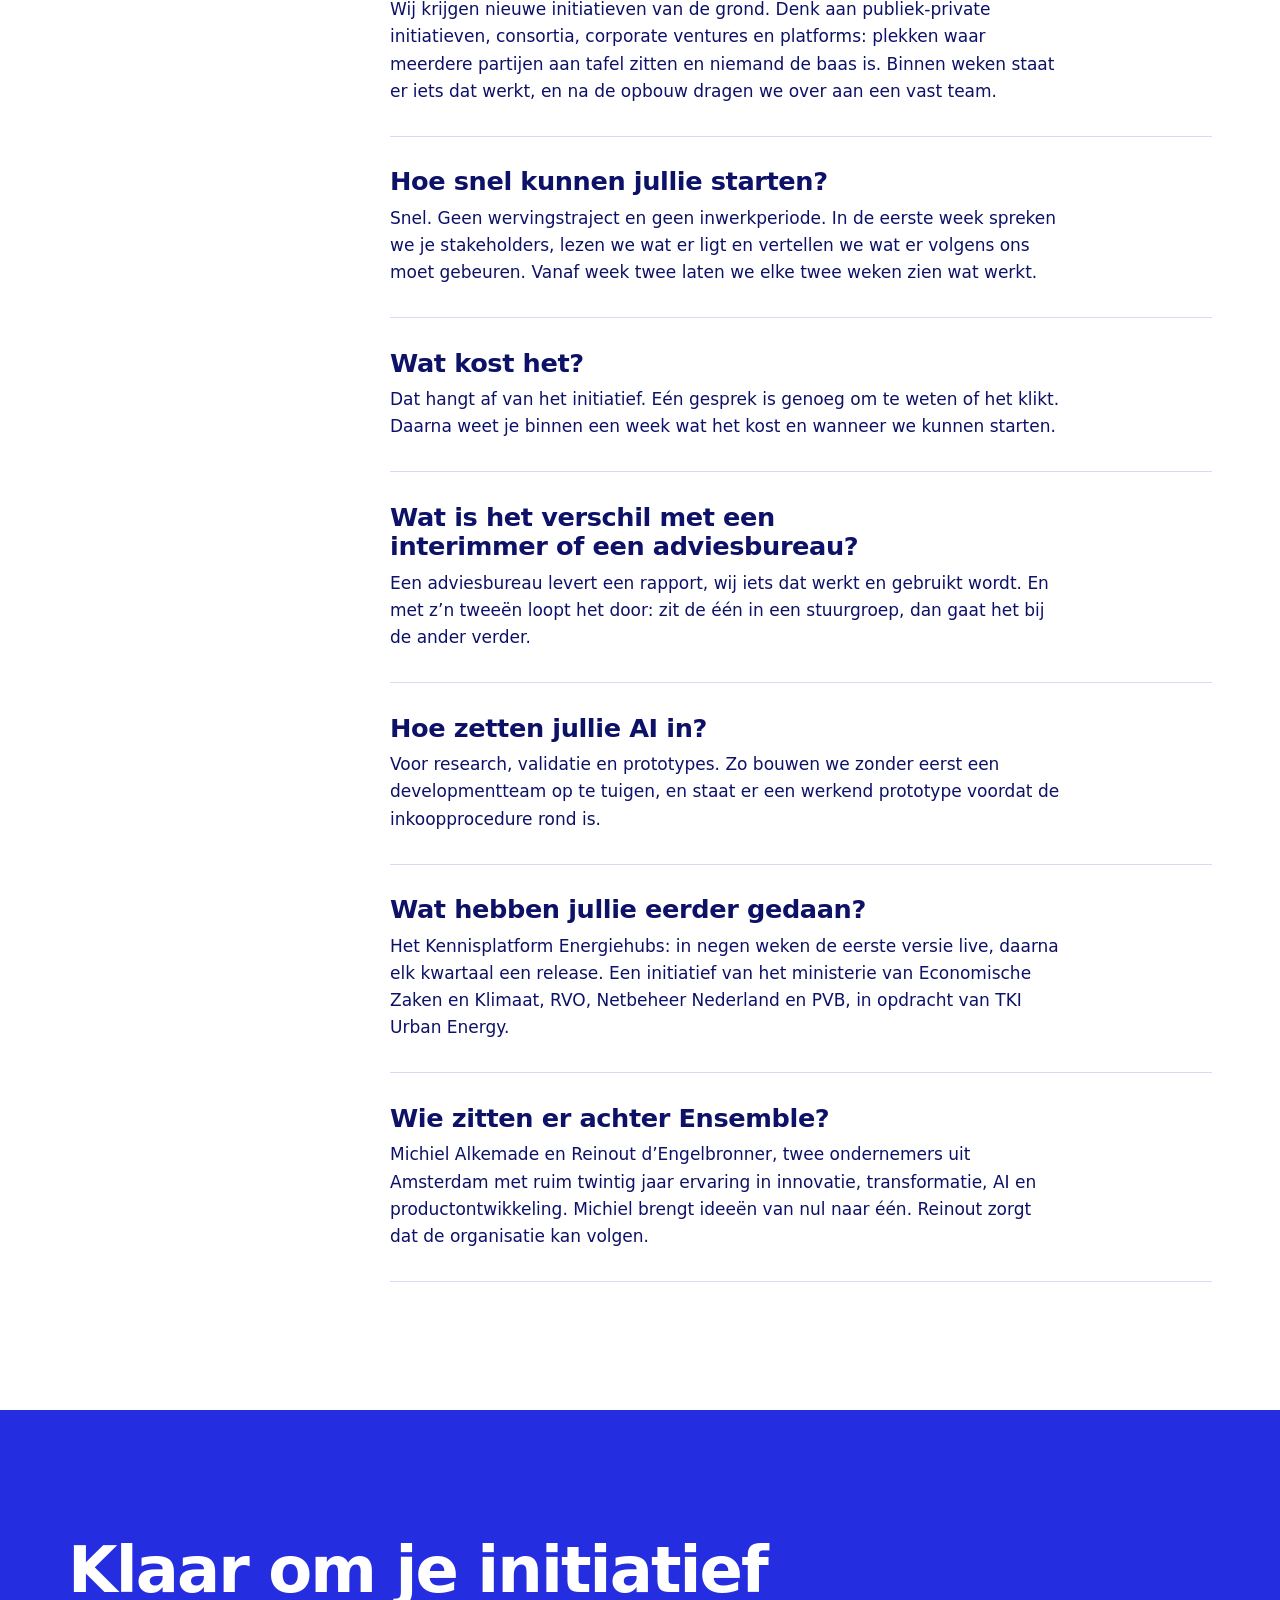
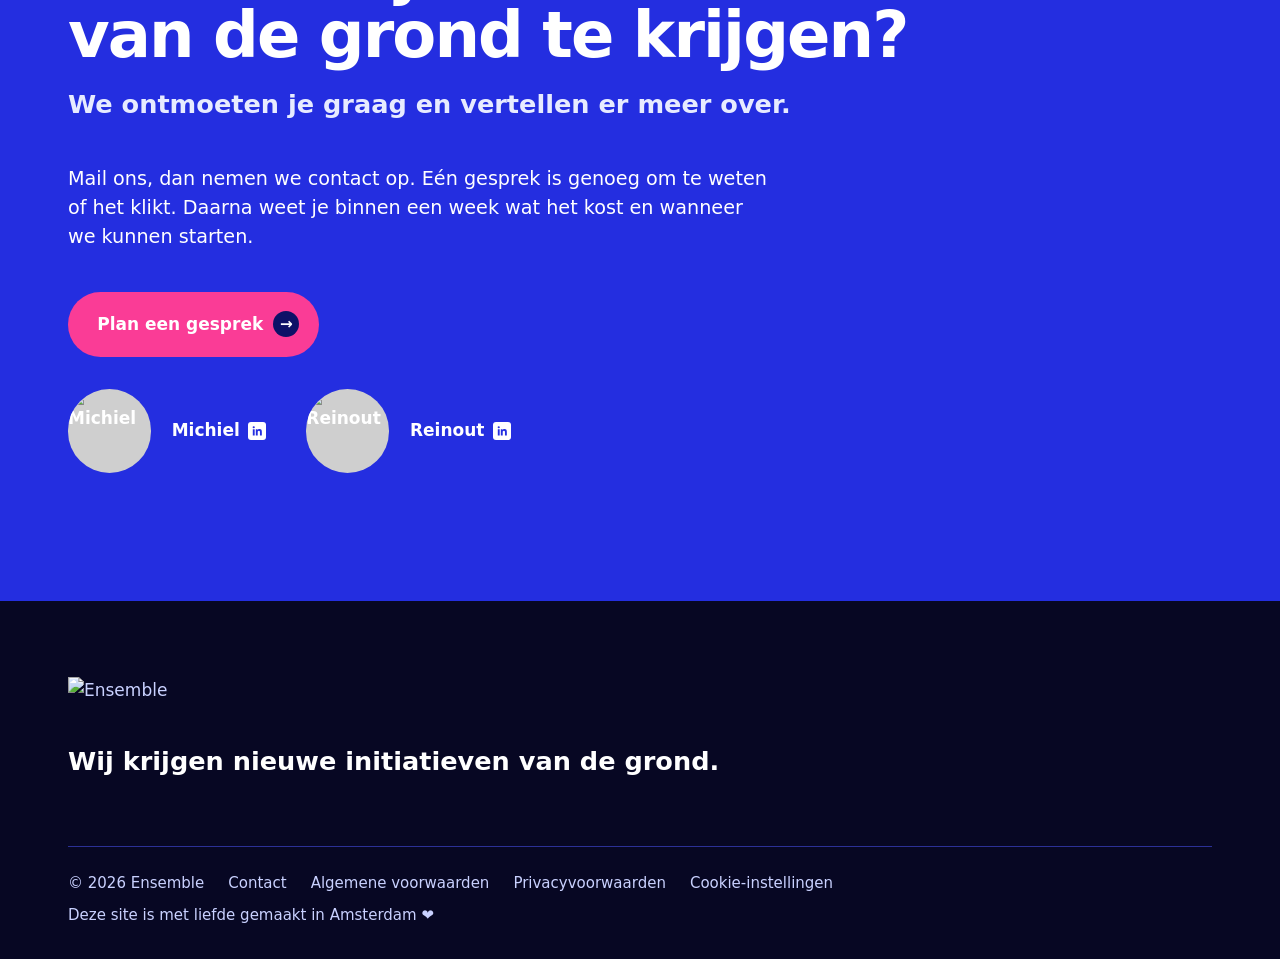
==== commit cee6277c: "Tag Manager GTM-NCMFDF5D (GA4, PostHog, cookiebanner) en privacyverklaring NL/EN Co-Authored-By: Cla" ====
--- a/index.html
+++ b/index.html
@@ -3,6 +3,8 @@
 <head>
   <meta charset="utf-8" />
   <meta name="viewport" content="width=device-width, initial-scale=1" />
+  <!-- Google Tag Manager (GTM-NCMFDF5D): Google Analytics en PostHog met cookiebanner, zie README.md -->
+  <script>(function(w,d,s,l,i){w[l]=w[l]||[];w[l].push({'gtm.start':new Date().getTime(),event:'gtm.js'});var f=d.getElementsByTagName(s)[0],j=d.createElement(s),dl=l!='dataLayer'?'&l='+l:'';j.async=true;j.src='https://www.googletagmanager.com/gtm.js?id='+i+dl;f.parentNode.insertBefore(j,f);})(window,document,'script','dataLayer','GTM-NCMFDF5D');</script>
   <title>Ensemble — Nieuwe initiatieven in weken van de grond</title>
   <meta name="description" content="Ensemble krijgt nieuwe initiatieven van de grond. Twee ondernemers die publiek-private initiatieven, consortia en ventures in weken werkend maken." />
   <link rel="canonical" href="https://withensemble.nl/" />
@@ -228,6 +230,7 @@
   </script>
 </head>
 <body>
+  <noscript><iframe src="https://www.googletagmanager.com/ns.html?id=GTM-NCMFDF5D" height="0" width="0" style="display:none;visibility:hidden" title="Google Tag Manager"></iframe></noscript>
 
   <!-- MENU -->
   <header class="nav">
@@ -535,7 +538,8 @@
           <li>© 2026 Ensemble</li>
           <li><a href="mailto:hallo@withensemble.nl">Contact</a></li>
           <li><a href="#">Algemene voorwaarden</a></li>
-          <li><a href="#">Privacyvoorwaarden</a></li>
+          <li><a href="/privacy/">Privacyvoorwaarden</a></li>
+          <li><a href="#cookie-settings" data-cookie-settings>Cookie-instellingen</a></li>
         </ul>
         <p>Deze site is met liefde gemaakt in Amsterdam <span aria-label="hartje">❤️</span></p>
       </div>
